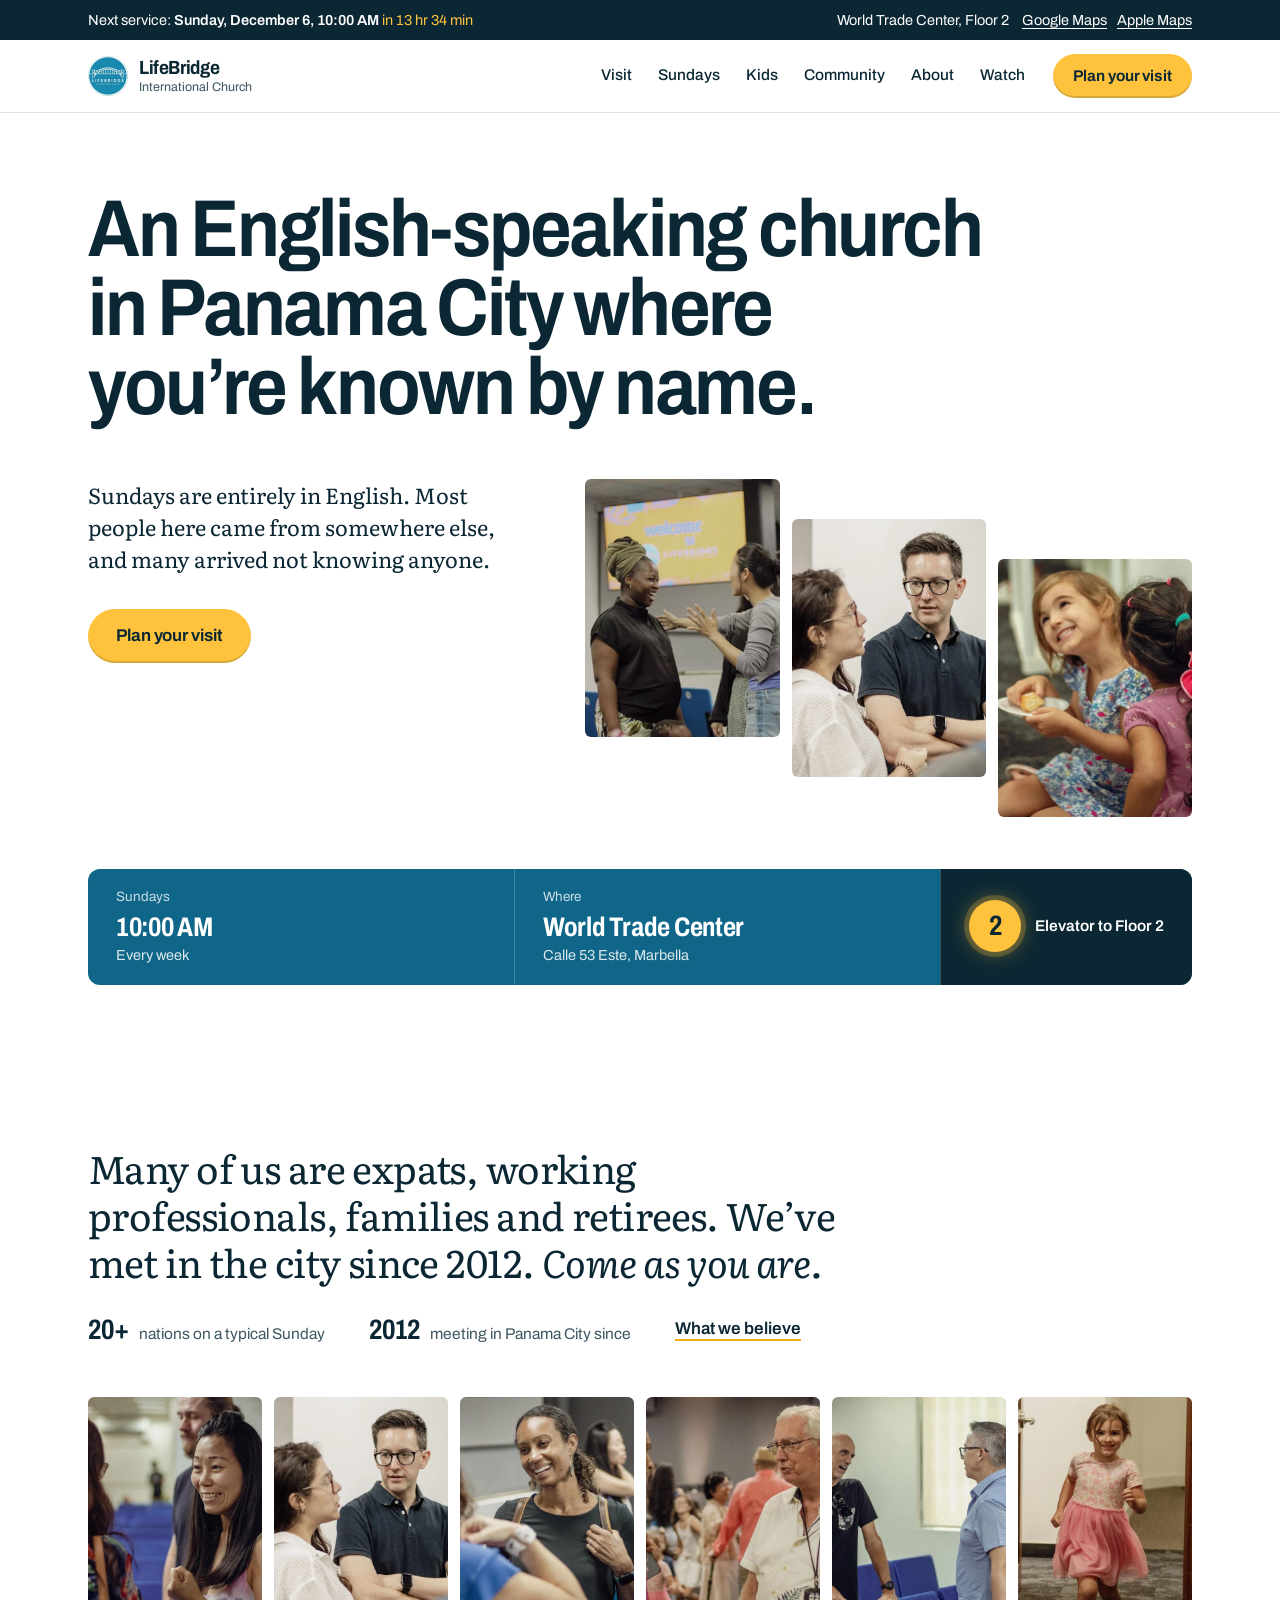
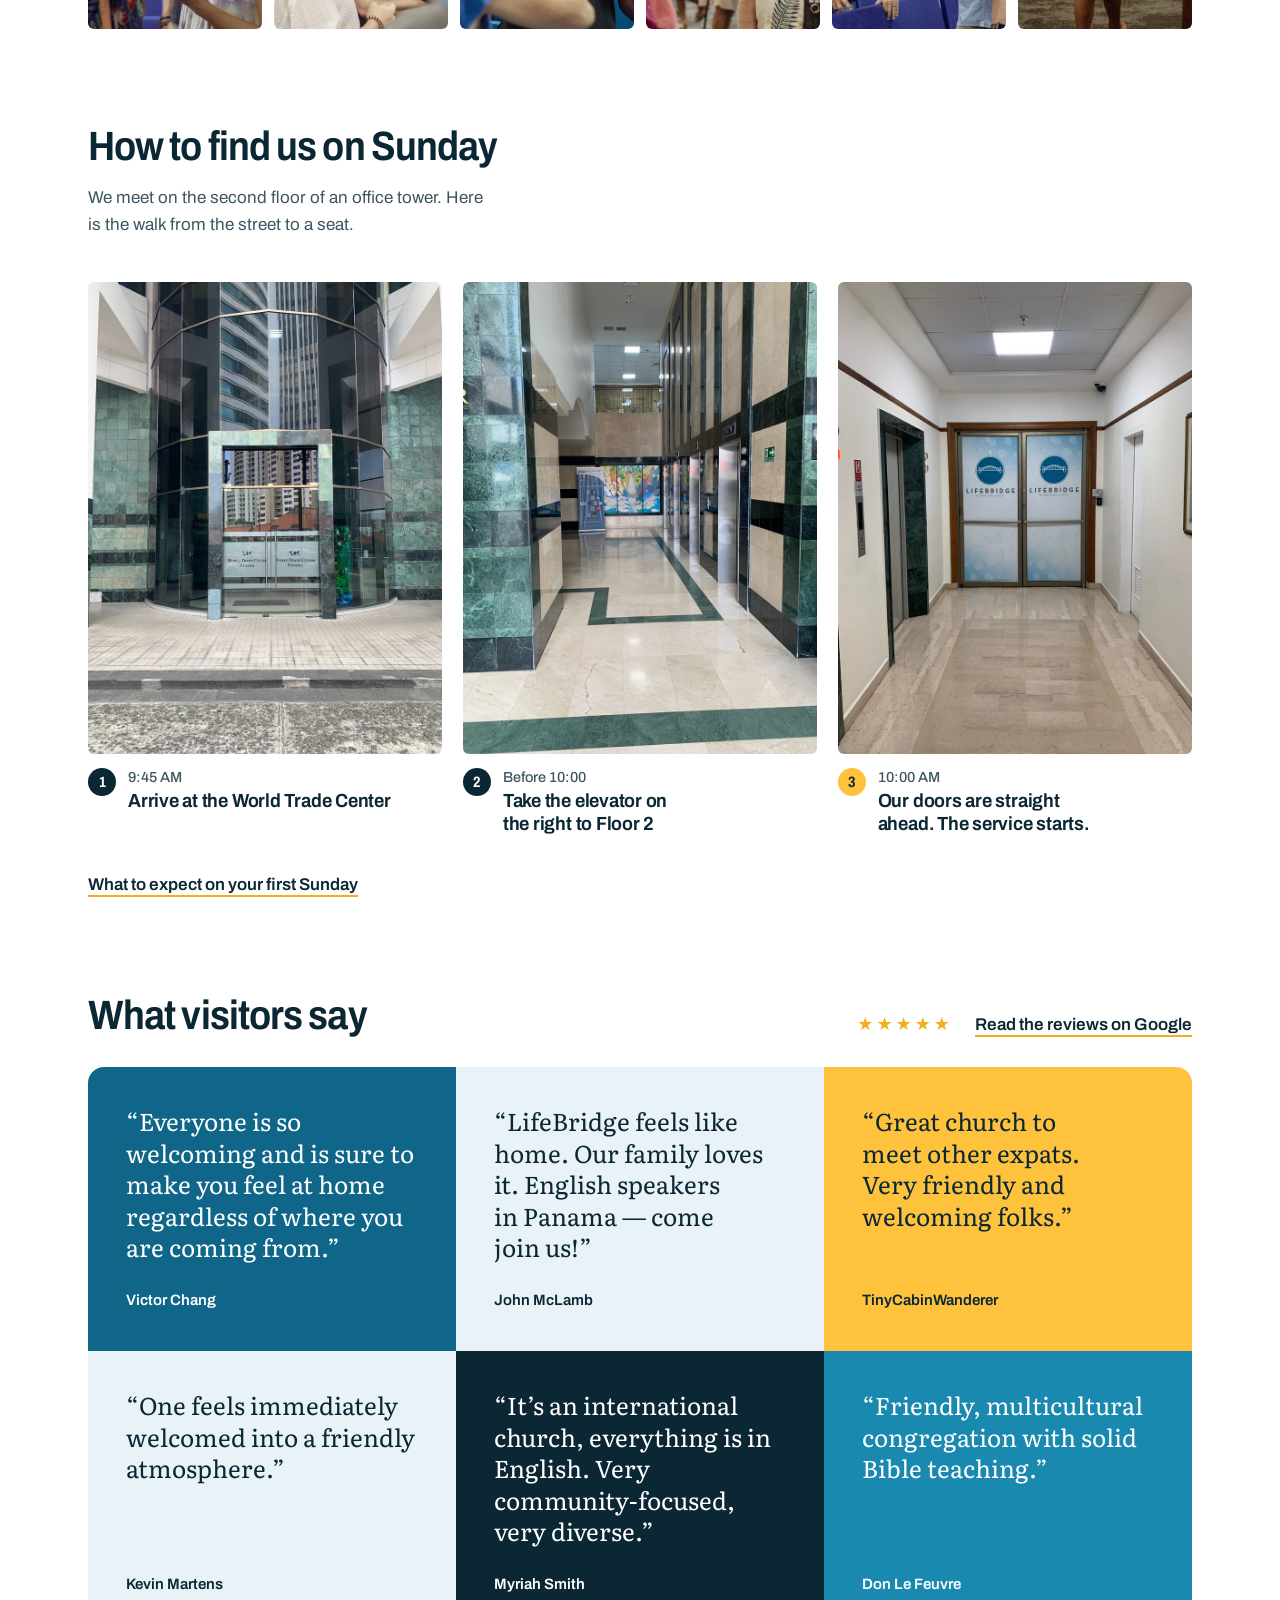
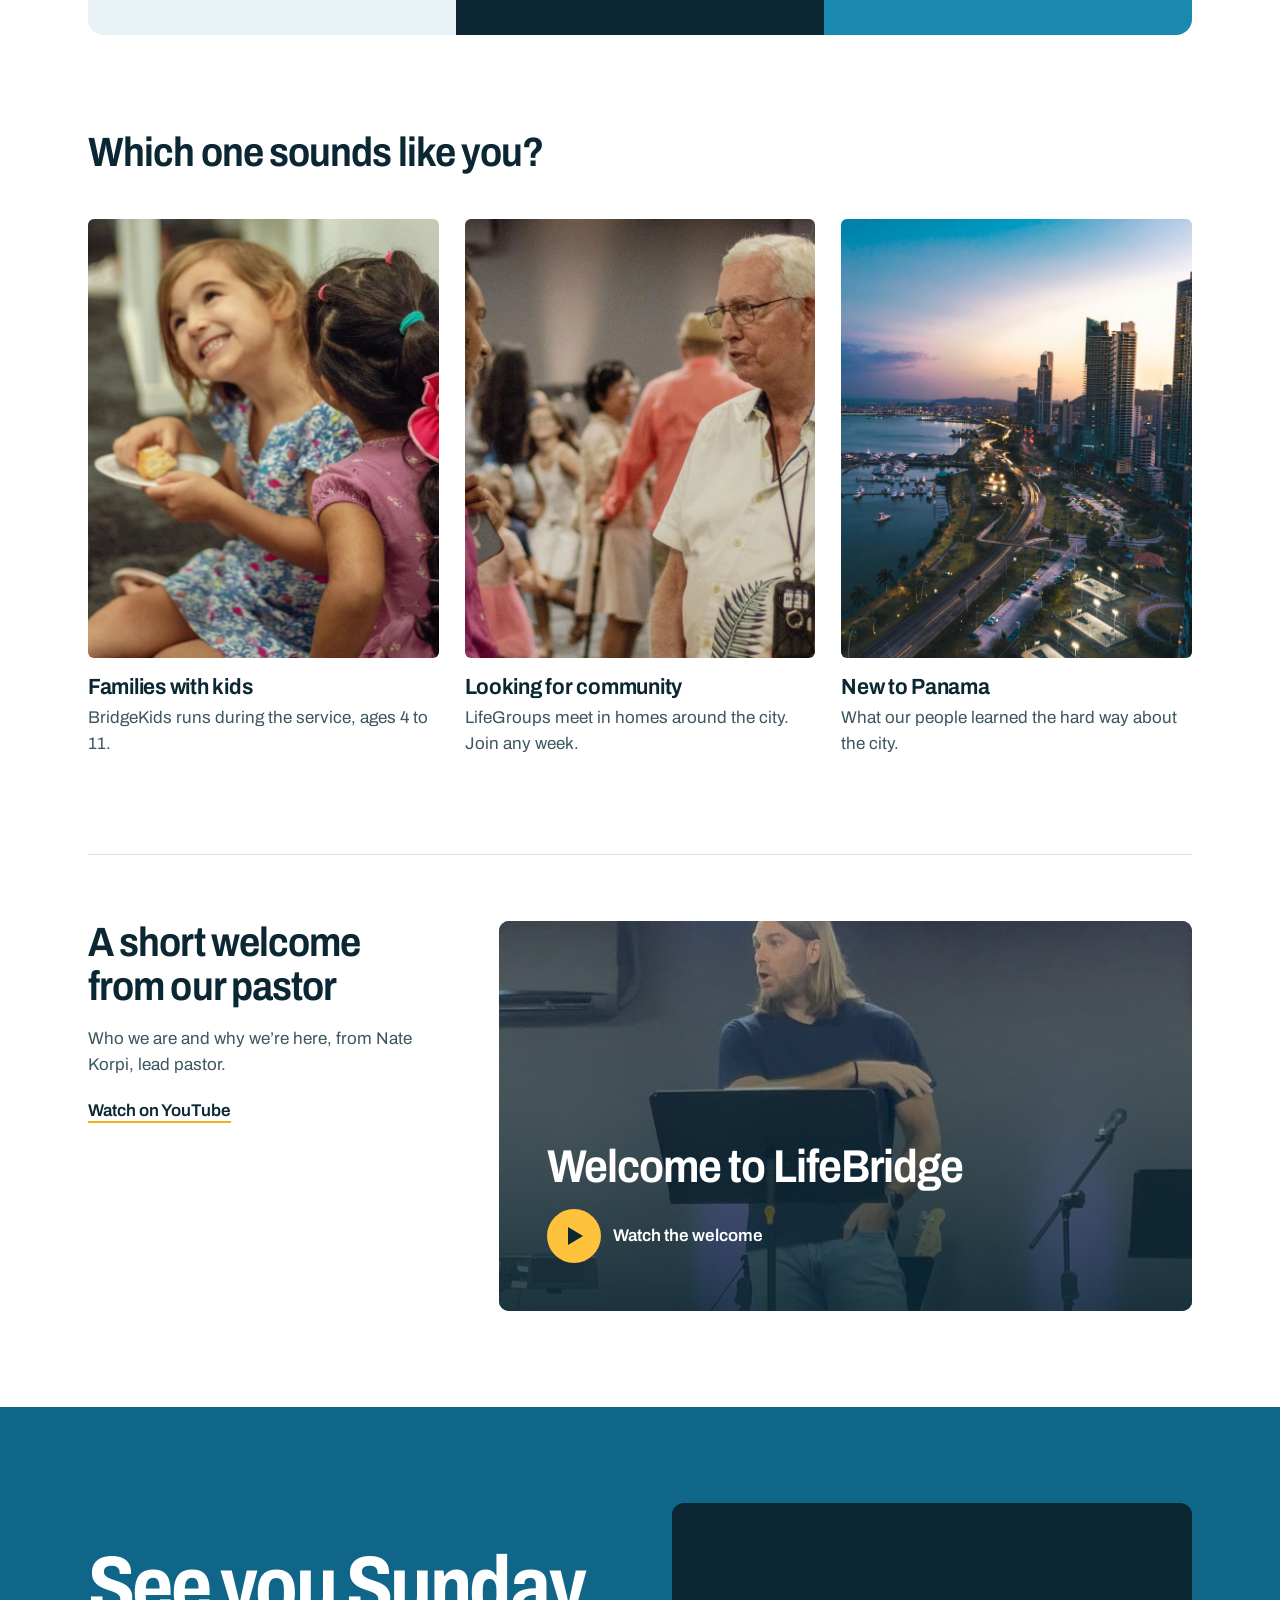
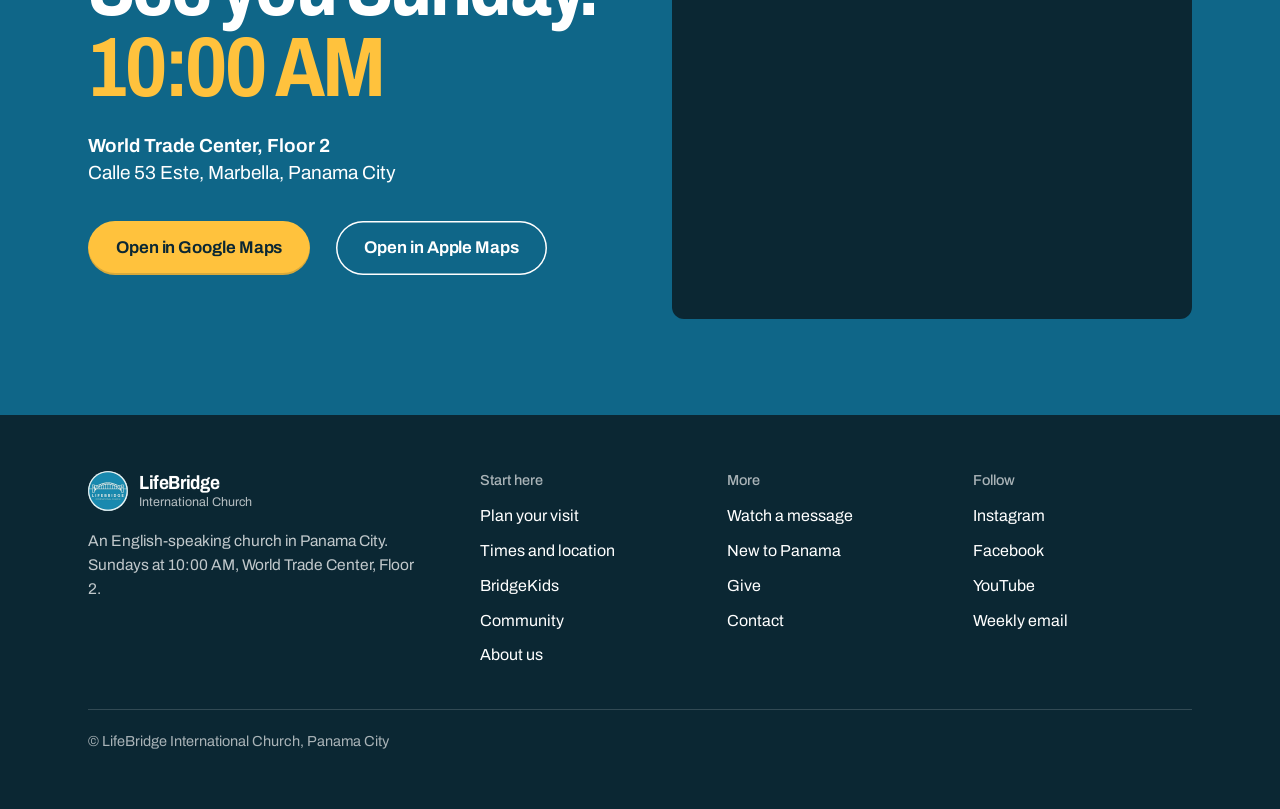
==== index.html @ 0b3784d2 "Add files via upload" ====
<!DOCTYPE html>
<html lang="en">
<head>
<meta charset="UTF-8">
<meta name="viewport" content="width=device-width, initial-scale=1">
<title>English-Speaking Church in Panama City — LifeBridge International Church</title>
<meta name="description" content="LifeBridge International Church — English-speaking, non-denominational, Panama City. Sundays 10:00 AM at the World Trade Center. A real community of expats, families, and anyone asking the hard questions.">
<link rel="canonical" href="https://lifebridgeic.com/">
<meta property="og:type" content="website">
<meta property="og:site_name" content="LifeBridge International Church">
<meta property="og:title" content="English-Speaking Church in Panama City — LifeBridge International Church">
<meta property="og:description" content="LifeBridge International Church — English-speaking, non-denominational, Panama City. Sundays 10:00 AM at the World Trade Center. A real community of expats, families, and anyone asking the hard questions.">
<meta property="og:image" content="https://lifebridgeic.com/assets/img/group-wide.jpg">
<meta name="theme-color" content="#0B2733">
<link rel="icon" type="image/jpeg" href="favicon.jpg">
<link rel="preload" href="assets/fonts/archivo.woff2" as="font" type="font/woff2" crossorigin>
<link rel="stylesheet" href="assets/site.css">
<script type="application/ld+json">{"@context": "https://schema.org", "@type": "Church", "name": "LifeBridge International Church", "url": "https://lifebridgeic.com/", "image": "https://lifebridgeic.com/assets/img/group-wide.jpg", "address": {"@type": "PostalAddress", "streetAddress": "World Trade Center, Floor 2, Calle 53 Este, Marbella", "addressLocality": "Panama City", "addressCountry": "PA"}, "sameAs": ["https://www.instagram.com/lifebridgeic", "https://www.facebook.com/lifebridgeic", "https://www.youtube.com/channel/UC1uYoyE02tunZLR449S-I2g"], "hasMap": "https://maps.app.goo.gl/PTKHtnqcWMbLNssR7"}</script>
</head>
<body>
<a class="skip" href="#main">Skip to content</a>
<div class="strip"><div class="wrap">
  <span class="next"><span class="nosvc" data-skip hidden></span>Next service: <b><span data-date>Every Sunday</span>, <span data-time>10:00 AM</span></b> <span data-count></span></span>
  <span class="where"><span data-s="place.name">World Trade Center</span>, <span data-s="place.floor">Floor 2</span> <a data-link="maps.google" href="https://maps.app.goo.gl/PTKHtnqcWMbLNssR7" target="_blank" rel="noopener noreferrer">Google Maps</a><a data-link="maps.apple" href="https://maps.apple.com/?q=World+Trade+Center+Panama&amp;address=Calle+53+Este,+Marbella,+Panama+City,+Panama" target="_blank" rel="noopener noreferrer">Apple Maps</a></span>
</div><p class="notice wrap" data-notice hidden></p></div>
<header class="head"><div class="wrap">
  <a class="brand" href="./" aria-label="LifeBridge International Church, home"><img src="assets/img/logo.png" width="40" height="40" alt=""><span><b>LifeBridge</b><span>International Church</span></span></a>
  <nav class="nav" aria-label="Main"><a href="visit/">Visit</a><a href="sundays/">Sundays</a><a href="kids/">Kids</a><a href="community/">Community</a><a href="about/">About</a><a href="watch/">Watch</a></nav>
  <a class="btn small" href="visit/">Plan your visit</a>
  <button class="menu-btn" type="button" aria-expanded="false" aria-controls="drawer">Menu</button>
</div></header>
<div class="drawer" id="drawer" role="dialog" aria-modal="true" aria-label="Menu">
  <button class="close" type="button">Close</button>
  <nav aria-label="All pages"><a href="visit/">Plan your visit</a><a href="sundays/">Times and location</a><a href="kids/">BridgeKids</a><a href="community/">Community</a><a href="about/">About us</a><a href="watch/">Watch a message</a><a href="new-to-panama/">New to Panama</a><a href="give/">Give</a><a href="contact/">Contact</a></nav>
  <a class="btn" href="visit/">Plan your visit</a>
  <p>Sundays, <span data-s="time">10:00 AM</span>. <span data-s="place.name">World Trade Center</span>, <span data-s="place.floor">Floor 2</span>, <span data-s="place.street">Calle 53 Este, Marbella</span>.</p>
</div>
<main id="main">
<section class="hero home"><div class="wrap"><h1>An English-speaking church in Panama&nbsp;City where you&rsquo;re known by name.</h1></div>
<div class="wrap hero-grid">
  <div>
    <p class="lede">Sundays are entirely in English. Most people here came from somewhere else, and many arrived not knowing anyone.</p>
    <div class="actions"><a class="btn" href="visit/">Plan your visit</a></div>
  </div>
  <div class="trio">
    <figure><img src="assets/img/hero-greeting.jpg" width="620" height="826" alt="Two women greeting each other before the Sunday service" fetchpriority="high"></figure>
    <figure><img src="assets/img/hero-talking.jpg" width="620" height="826" alt="Members talking after the service" fetchpriority="high"></figure>
    <figure><img src="assets/img/hero-kids.jpg" width="620" height="826" alt="Children in the BridgeKids room" fetchpriority="high"></figure>
  </div>
</div>
<div class="wrap" style="margin-top:clamp(32px,4vw,56px)">
  <dl class="board" style="--n:2">
    <div><dt>Sundays</dt><dd><b><span data-s="time">10:00 AM</span></b><span>Every week</span></dd></div>
    <div><dt>Where</dt><dd><b><span data-s="place.name">World Trade Center</span></b><span><span data-s="place.street">Calle 53 Este, Marbella</span></span></dd></div>
    <div class="floor"><span class="lamp" data-arrive aria-hidden="true">2</span><p>Elevator to <span data-s="place.floor">Floor 2</span></p></div>
  </dl>
</div></section>

<section class="sec"><div class="wrap stack">
  <p class="statement">Many of us are expats, working professionals, families and retirees. We&rsquo;ve met in the city since 2012. <em>Come as you are.</em></p>
  <dl class="facts"><div><dt>nations on a typical Sunday</dt><dd>20+</dd></div><div><dt>meeting in Panama City since</dt><dd>2012</dd></div><div><a class="link" href="about/">What we believe</a></div></dl>
  <div class="faces"><figure><img src="assets/img/face-1.jpg" width="520" height="693" alt="A member mid-conversation after the service" loading="lazy" decoding="async"></figure><figure><img src="assets/img/face-2.jpg" width="520" height="693" alt="Two members talking on a Sunday morning" loading="lazy" decoding="async"></figure><figure><img src="assets/img/face-4.jpg" width="520" height="693" alt="A member with a coffee before the service" loading="lazy" decoding="async"></figure><figure><img src="assets/img/face-5.jpg" width="520" height="693" alt="Two members greeting each other" loading="lazy" decoding="async"></figure><figure><img src="assets/img/face-6.jpg" width="520" height="693" alt="Two members talking by the chairs" loading="lazy" decoding="async"></figure><figure><img src="assets/img/face-3.jpg" width="520" height="693" alt="A child arriving on a Sunday morning" loading="lazy" decoding="async"></figure></div>
</div></section>

<section class="sec "><div class="wrap stack">
  <div class="sec-head"><h2>How to find us on Sunday</h2><p>We meet on the second floor of an office tower. Here is the walk from the street to a seat.</p></div>
  <ol class="route" style="--n:3"><li><figure data-zoom><img src="assets/img/find-entrance.jpg" width="780" height="1040" alt="The World Trade Center entrance on Calle 53 Este" loading="lazy" decoding="async"></figure><div class="cap"><h3><span class=t><span data-s="arrive">9:45 AM</span></span>Arrive at the <span data-s="place.name">World Trade Center</span></h3></div></li><li><figure data-zoom><img src="assets/img/find-lobby.jpg" width="780" height="1040" alt="The World Trade Center lobby, elevators on the right" loading="lazy" decoding="async"></figure><div class="cap"><h3><span class=t>Before <span data-s="time-short">10:00</span></span>Take the elevator on the right to <span data-s="place.floor">Floor 2</span></h3></div></li><li><figure data-zoom><img src="assets/img/find-doors.jpg" width="780" height="1040" alt="The LifeBridge doors on the second floor" loading="lazy" decoding="async"></figure><div class="cap"><h3><span class=t><span data-s="time">10:00 AM</span></span>Our doors are straight ahead. The service starts.</h3></div></li></ol><p class="after"><a class="link" href="visit/">What to expect on your first Sunday</a></p>
</div></section>

<section class="sec"><div class="wrap">
  <div class="rev-head"><h2>What visitors say</h2><div><span class="stars" aria-label="Five stars">&#9733;&#9733;&#9733;&#9733;&#9733;</span><a class="link" href="https://share.google/dzNWTAIwe4eBI2IUv" target="_blank" rel="noopener noreferrer">Read the reviews on Google</a></div></div>
  <div class="rev-grid"><blockquote><p>&ldquo;Everyone is so welcoming and is sure to make you feel at home regardless of where you are coming from.&rdquo;</p><footer>Victor Chang</footer></blockquote><blockquote><p>&ldquo;LifeBridge feels like home. Our family loves it. English speakers in Panama &mdash; come join us!&rdquo;</p><footer>John McLamb</footer></blockquote><blockquote><p>&ldquo;Great church to meet other expats. Very friendly and welcoming folks.&rdquo;</p><footer>TinyCabinWanderer</footer></blockquote><blockquote><p>&ldquo;One feels immediately welcomed into a friendly atmosphere.&rdquo;</p><footer>Kevin Martens</footer></blockquote><blockquote><p>&ldquo;It&rsquo;s an international church, everything is in English. Very community-focused, very diverse.&rdquo;</p><footer>Myriah Smith</footer></blockquote><blockquote><p>&ldquo;Friendly, multicultural congregation with solid Bible teaching.&rdquo;</p><footer>Don Le Feuvre</footer></blockquote></div>
</div></section>

<section class="sec"><div class="wrap stack">
  <div class="sec-head"><h2>Which one sounds like you?</h2></div>
  <div class="doors">
    <a href="kids/"><img src="assets/img/door-kids.jpg" width="720" height="900" alt="A child in the BridgeKids room on a Sunday morning" loading="lazy" decoding="async"><div><h3>Families with kids</h3><p>BridgeKids runs during the service, ages 4 to 11.</p></div></a>
    <a href="community/"><img src="assets/img/door-community.jpg" width="720" height="900" alt="Two members greeting each other after the service" loading="lazy" decoding="async"><div><h3>Looking for community</h3><p>LifeGroups meet in homes around the city. Join any week.</p></div></a>
    <a href="new-to-panama/"><img src="assets/img/door-panama.jpg" width="720" height="900" alt="The Panama City skyline at dusk along the Cinta Costera" loading="lazy" decoding="async"><div><h3>New to Panama</h3><p>What our people learned the hard way about the city.</p></div></a>
  </div>
</div></section>

<section class="sec rule"><div class="wrap cols">
  <div class="sec-head"><h2>A short welcome from our pastor</h2><p>Who we are and why we&rsquo;re here, from Nate Korpi, lead pastor.</p><a class="link" data-link="welcome" href="https://www.youtube.com/watch?v=Gqqq2FBiNDA" target="_blank" rel="noopener noreferrer">Watch on YouTube</a></div>
  <div class="sec-body"><div class="player" data-video="welcome" data-yt="https://www.youtube.com/embed/Gqqq2FBiNDA?autoplay=1&amp;rel=0&amp;modestbranding=1" data-page="https://www.youtube.com/watch?v=Gqqq2FBiNDA"><button class="poster" type="button" aria-label="Play the welcome video" style="background-image:linear-gradient(180deg,rgba(11,39,51,.15),rgba(11,39,51,.86)),url(assets/img/nate-preaching.jpg)"><b>Welcome to LifeBridge</b><span><i aria-hidden="true"></i>Watch the welcome</span></button></div></div>
</div></section>
<section class="sec blue close on-dark" aria-labelledby="close-h"><div class="wrap">
  <div>
    <h2 id="close-h">See you <span data-day>Sunday</span>. <span class="y" data-time>10:00 AM</span></h2>
    <address><b><span data-s="place.name">World Trade Center</span>, <span data-s="place.floor">Floor 2</span></b><span data-s="place.street">Calle 53 Este, Marbella</span>, Panama City</address>
    <div class="actions"><a class="btn" data-link="maps.google" href="https://maps.app.goo.gl/PTKHtnqcWMbLNssR7" target="_blank" rel="noopener noreferrer">Open in Google Maps</a><a class="btn line" data-link="maps.apple" href="https://maps.apple.com/?q=World+Trade+Center+Panama&amp;address=Calle+53+Este,+Marbella,+Panama+City,+Panama" target="_blank" rel="noopener noreferrer">Open in Apple Maps</a></div>
  </div>
  <div class="map"><iframe data-mapframe loading="lazy" referrerpolicy="no-referrer-when-downgrade" title="Map to LifeBridge International Church" src="https://www.google.com/maps?q=World+Trade+Center+Panama+Calle+53+Este+Marbella&amp;z=14&amp;output=embed"></iframe></div>
</div></section>
</main>
<footer class="foot"><div class="wrap">
  <div><a class="brand" href="./" aria-label="LifeBridge International Church, home"><img src="assets/img/logo.png" width="40" height="40" alt=""><span><b>LifeBridge</b><span>International Church</span></span></a><p>An English-speaking church in Panama City. Sundays at <span data-s="time">10:00 AM</span>, <span data-s="place.name">World Trade Center</span>, <span data-s="place.floor">Floor 2</span>.</p></div>
  <div><h3>Start here</h3><ul><li><a href="visit/">Plan your visit</a></li><li><a href="sundays/">Times and location</a></li><li><a href="kids/">BridgeKids</a></li><li><a href="community/">Community</a></li><li><a href="about/">About us</a></li></ul></div>
  <div><h3>More</h3><ul><li><a href="watch/">Watch a message</a></li><li><a href="new-to-panama/">New to Panama</a></li><li><a href="give/">Give</a></li><li><a href="contact/">Contact</a></li></ul></div>
  <div><h3>Follow</h3><ul><li><a href="https://www.instagram.com/lifebridgeic" target="_blank" rel="noopener noreferrer">Instagram</a></li><li><a href="https://www.facebook.com/lifebridgeic" target="_blank" rel="noopener noreferrer">Facebook</a></li><li><a href="https://www.youtube.com/channel/UC1uYoyE02tunZLR449S-I2g" target="_blank" rel="noopener noreferrer">YouTube</a></li><li><a data-link="links.email" href="http://eepurl.com/djqE1j" target="_blank" rel="noopener noreferrer">Weekly email</a></li></ul></div>
  <p class="legal">© LifeBridge International Church, Panama City</p>
</div></footer>
<div class="bar"><span><b>Sundays, <span data-s="time">10:00 AM</span></b><span data-s="place.name">World Trade Center</span>, <span data-s="place.floor">Floor 2</span></span><a class="btn small" href="visit/">Plan your visit</a></div>
<script src="assets/site.js" defer></script>
</body>
</html>
---- assets/site.css ----
@font-face{font-family:"Archivo";src:url(fonts/archivo.woff2) format("woff2");font-weight:100 900;font-stretch:62% 125%;font-display:swap}
@font-face{font-family:"Literata";src:url(fonts/literata.woff2) format("woff2");font-weight:200 900;font-style:normal;font-display:swap}
@font-face{font-family:"Literata";src:url(fonts/literata-italic.woff2) format("woff2");font-weight:200 900;font-style:italic;font-display:swap}

:root{
  --ink:#0B2733; --ink-2:#3D5661; --canal:#0F6688; --bridge:#1989AF;
  --mist:#E9F2F6; --paper:#fff; --lamp:#FFC23D; --lamp-deep:#F2AE1B;
  --rule:rgba(11,39,51,.14);
  --sans:"Archivo",system-ui,-apple-system,"Segoe UI",sans-serif;
  --serif:"Literata",Georgia,"Times New Roman",serif;
  --wrap:1200px; --gut:clamp(20px,4vw,48px);
  --ease:cubic-bezier(.2,.7,.2,1);
}
*,*::before,*::after{box-sizing:border-box}
html{-webkit-text-size-adjust:100%;scroll-behavior:smooth;scroll-padding-top:96px}
body{margin:0;font-family:var(--sans);font-size:17px;line-height:1.55;color:var(--ink);background:var(--paper);-webkit-font-smoothing:antialiased;text-rendering:optimizeLegibility}
h1,h2,h3,p,ol,ul,dl,dd,figure,blockquote{margin:0;padding:0}
ol,ul{list-style:none}
img{display:block;max-width:100%;height:auto}
a{color:inherit}
button{font:inherit;color:inherit}
:focus-visible{outline:3px solid var(--bridge);outline-offset:3px;border-radius:4px}
.wrap{max-width:var(--wrap);margin:0 auto;padding:0 var(--gut)}
.skip{position:absolute;left:-999px;top:0;background:var(--lamp);padding:10px 16px;z-index:100;font-weight:600}
.skip:focus{left:12px;top:12px}

/* type */
h1,h2,h3{font-weight:650;font-stretch:88%;letter-spacing:-.022em;line-height:1.04;text-wrap:balance}
h1{font-size:clamp(38px,5.4vw,70px)}
h2{font-size:clamp(28px,3.2vw,42px);line-height:1.08}
h3{font-size:20px;line-height:1.25;letter-spacing:-.012em;font-stretch:94%}
.lede{font-family:var(--serif);font-size:clamp(19px,1.7vw,22px);line-height:1.48;color:var(--ink);max-width:34em;text-wrap:pretty}
.note{color:var(--ink-2);font-size:15.5px}
.link{font-weight:600;text-decoration:underline;text-decoration-thickness:2px;text-underline-offset:5px;text-decoration-color:var(--lamp-deep)}
.link:hover{text-decoration-color:var(--ink)}

/* the lit button */
.btn{display:inline-flex;align-items:center;justify-content:center;min-height:54px;padding:0 28px;border-radius:999px;border:0;cursor:pointer;
  background:var(--lamp);color:var(--ink);font-weight:650;font-size:17px;letter-spacing:-.005em;text-decoration:none;white-space:nowrap;
  box-shadow:inset 0 -2px 0 rgba(11,39,51,.16);transition:background .15s var(--ease),transform .15s var(--ease)}
.btn:hover{background:#FFD066}
.btn:active{transform:translateY(1px);box-shadow:none}
.btn.small{min-height:44px;padding:0 20px;font-size:15.5px}
.btn.line{color:inherit;background:transparent;box-shadow:inset 0 0 0 1.5px currentColor}
.btn.line:hover{background:rgba(11,39,51,.06)}
.on-dark .btn.line:hover{background:rgba(255,255,255,.12)}
.actions{display:flex;flex-wrap:wrap;align-items:center;gap:14px 26px;margin-top:34px}

/* sign strip + header */
.strip{background:var(--ink);color:#fff;font-size:14.5px}
.strip .wrap{display:flex;justify-content:space-between;gap:20px;padding-top:9px;padding-bottom:9px}
.strip a{text-underline-offset:3px;margin-left:10px}
.strip b{font-weight:600}
.strip .next{white-space:nowrap;overflow:hidden;text-overflow:ellipsis}
.strip .where{white-space:nowrap}
.strip [data-count]{color:var(--lamp)}
.strip .nosvc{margin-right:.5em;color:var(--lamp);font-weight:600}
.strip .next.has-skip{white-space:normal}
.strip .notice[hidden]{display:none}
.strip .notice{display:block;margin:0 auto;padding-top:8px;padding-bottom:9px;border-top:1px solid rgba(255,255,255,.16);color:var(--lamp);font-weight:600}
.head{position:sticky;top:0;z-index:40;background:rgba(255,255,255,.94);backdrop-filter:saturate(1.4) blur(10px);border-bottom:1px solid var(--rule)}
.head .wrap{display:flex;align-items:center;gap:28px;height:72px}
.brand{display:flex;align-items:center;gap:11px;text-decoration:none;margin-right:auto}
.brand img{width:40px;height:40px}
.brand b{display:block;font-size:19px;font-weight:700;font-stretch:88%;letter-spacing:-.02em;line-height:1}
.brand span span{display:block;font-size:12.5px;color:var(--ink-2);line-height:1.2;margin-top:3px}
.nav{display:flex;gap:26px}
.nav a{font-size:15.5px;font-weight:500;text-decoration:none;padding:8px 0;border-bottom:2px solid transparent}
.nav a:hover{border-color:var(--rule)}
.nav a[aria-current]{border-color:var(--lamp-deep)}
.menu-btn{display:none;background:none;border:0;padding:10px 0 10px 8px;font-weight:600;font-size:15.5px;cursor:pointer}
.drawer{display:none}
@media (max-width:920px){
  .nav{display:none}
  .menu-btn{display:block}
  .head .wrap{gap:14px;height:64px}
  .brand span span{display:none}
  .drawer{display:block;position:fixed;inset:0;top:0;z-index:60;background:var(--ink);color:#fff;padding:22px var(--gut) 40px;overflow:auto;visibility:hidden;opacity:0;transition:opacity .2s,visibility .2s}
  .drawer.open{visibility:visible;opacity:1}
  .drawer .close{background:none;border:0;color:#fff;font-weight:600;font-size:15.5px;padding:10px 0;margin-left:auto;display:block;cursor:pointer}
  .drawer nav a{display:block;font-size:30px;font-weight:650;font-stretch:88%;letter-spacing:-.02em;text-decoration:none;padding:13px 0;border-bottom:1px solid rgba(255,255,255,.16)}
  .drawer .btn{margin-top:28px;width:100%}
  .drawer p{margin-top:22px;color:rgba(255,255,255,.75);font-size:15.5px}
  .strip .where{display:none}
}

/* hero */
.hero{padding:clamp(40px,6vw,84px) 0 clamp(36px,5vw,64px)}
.hero .hero-grid{display:grid;grid-template-columns:minmax(0,7fr) minmax(0,5fr);gap:clamp(28px,5vw,72px);align-items:center}
.hero h1{max-width:13em}
.hero .lede{margin-top:26px}
.hero.home h1{font-size:clamp(40px,6.3vw,88px);line-height:.98;max-width:none;letter-spacing:-.028em}
.hero.home .hero-grid{grid-template-columns:minmax(0,5fr) minmax(0,7fr);align-items:start;margin-top:clamp(28px,4vw,52px)}
.hero.home .lede{margin-top:0}
.hero-photo img{width:100%;border-radius:6px;aspect-ratio:4/5;object-fit:cover}
.hero-photo.land img{aspect-ratio:11/8}
.hero-photo.top img{object-position:50% 20%}
.trio{display:grid;grid-template-columns:repeat(3,1fr);gap:12px;align-items:start}
.trio img{width:100%;aspect-ratio:3/4;object-fit:cover;border-radius:6px}
.trio figure:nth-child(2){margin-top:40px}
.trio figure:nth-child(3){margin-top:80px}
@media (max-width:860px){
  .hero .hero-grid{grid-template-columns:1fr}
  .hero-photo{max-width:440px}
  .hero.home .hero-grid{grid-template-columns:1fr}
  .trio figure:nth-child(2){margin-top:20px}
  .trio figure:nth-child(3){margin-top:40px}
}

/* the board: the facts a visitor needs, set like a building directory */
.board{background:var(--canal);color:#fff;border-radius:12px;display:grid;grid-template-columns:repeat(var(--n,3),minmax(0,1fr)) auto;overflow:hidden}
.board > div{padding:18px clamp(18px,2.2vw,28px) 20px;border-left:1px solid rgba(255,255,255,.2)}
.board > div:first-child{border-left:0}
.board dt{font-size:13.5px;color:rgba(255,255,255,.78);margin-bottom:5px}
.board dd b{display:block;font-size:clamp(22px,2.1vw,28px);font-weight:700;font-stretch:80%;letter-spacing:-.01em;line-height:1.05}
.board dd > span{display:block;margin-top:5px;font-size:14.5px;line-height:1.35;color:rgba(255,255,255,.85)}
.board [data-count]{white-space:nowrap}
.board .floor{display:flex;align-items:center;gap:14px;background:var(--ink)}
.board .floor p{font-size:15.5px;font-weight:600;line-height:1.3;white-space:nowrap}
.lamp{flex:none;width:52px;height:52px;border-radius:50%;display:grid;place-items:center;font-size:28px;font-weight:700;font-stretch:76%;line-height:1;
  color:var(--ink);background:var(--lamp);box-shadow:0 0 0 5px rgba(255,194,61,.22),0 0 22px rgba(255,194,61,.45);transition:background .35s,color .35s,box-shadow .35s}
.lamp.off{background:transparent;color:rgba(255,255,255,.6);box-shadow:inset 0 0 0 2px rgba(255,255,255,.4)}
@media (max-width:900px){
  .board{grid-template-columns:1fr 1fr}
  .board > div{border-left:0;border-top:1px solid rgba(255,255,255,.2)}
  .board > div:nth-child(-n+2){border-top:0}
  .board > div:nth-child(even){border-left:1px solid rgba(255,255,255,.2)}
  .board .floor{grid-column:1/-1;border-left:0!important;border-top:0}
  .board .floor p{max-width:none}
  .board > div.wide{grid-column:1/-1;border-left:0!important;border-top:1px solid rgba(255,255,255,.2)}
}

/* sections: heading in the margin column, content beside it */
.sec{padding:clamp(56px,7.5vw,104px) 0}
.sec:not(.tint):not(.blue) + .sec:not(.tint):not(.blue){padding-top:0}
.sec.tint{background:var(--mist)}
.sec .wrap.cols{display:grid;grid-template-columns:minmax(0,4fr) minmax(0,8fr);gap:28px clamp(28px,5vw,72px);align-items:start}
.sec-head p{margin-top:16px;color:var(--ink-2);max-width:24em}
.sec-head .link{display:inline-block;margin-top:20px}
.sec.rule .wrap::before{content:"";grid-column:1/-1;height:1px;background:var(--rule);margin-bottom:clamp(20px,3vw,40px)}
.sec .wrap.stack > .sec-head{margin-bottom:clamp(28px,3.5vw,44px);max-width:760px}
@media (max-width:860px){.sec .wrap.cols{grid-template-columns:1fr}}
@media (min-width:861px){.sec-head.sticky{position:sticky;top:104px}}

/* statement */
.statement{font-family:var(--serif);font-size:clamp(25px,3vw,40px);line-height:1.22;letter-spacing:-.015em;max-width:22em;text-wrap:balance}
.statement em{font-style:italic}
.faces{display:grid;grid-template-columns:repeat(6,1fr);gap:12px;margin-top:clamp(32px,4vw,52px)}
.faces img{width:100%;aspect-ratio:3/4;object-fit:cover;border-radius:6px}
@media (max-width:760px){.faces{grid-template-columns:repeat(3,1fr)}}
.facts{display:flex;flex-wrap:wrap;gap:14px 44px;margin-top:30px}
.facts div{display:flex;align-items:baseline;gap:10px}
.facts dt{order:2;color:var(--ink-2);font-size:15.5px}
.facts dd{font-weight:700;font-stretch:76%;font-size:28px;line-height:1}

/* steps: a real sequence, timed */
.steps{border-top:1px solid var(--rule)}
.steps li{display:grid;grid-template-columns:minmax(120px,3fr) minmax(0,9fr);gap:8px 24px;padding:22px 0;border-bottom:1px solid var(--rule);align-items:baseline}
.steps .t{font-weight:700;font-stretch:76%;font-size:24px;line-height:1.1;color:var(--canal)}
.steps h3{font-size:21px}
.steps p{grid-column:2;color:var(--ink-2);margin-top:2px}
@media (max-width:560px){.steps li{grid-template-columns:1fr;gap:4px}.steps p{grid-column:1}}

/* route photos */
.route{display:grid;grid-template-columns:repeat(var(--n,4),minmax(0,1fr));gap:clamp(12px,1.6vw,22px);counter-reset:r}
.route li{counter-increment:r}
.route img{width:100%;aspect-ratio:3/4;object-fit:cover;border-radius:6px}
.route .cap{display:flex;gap:12px;align-items:baseline;margin-top:14px}
.route .cap::before{content:counter(r);flex:none;width:28px;height:28px;border-radius:50%;display:grid;place-items:center;align-self:start;background:var(--ink);color:#fff;font-size:15px;font-weight:700;font-stretch:80%}
.route li:last-child .cap::before{background:var(--lamp);color:var(--ink)}
.route h3{font-size:19px}
.route figure[data-zoom]{cursor:zoom-in}
.route figure[data-zoom]:focus-visible{outline:3px solid var(--bridge);outline-offset:3px;border-radius:6px}
.sec .wrap.stack .after{margin-top:clamp(24px,3vw,36px)}
.sec .wrap.stack .levels{max-width:900px}
.route .t{display:block;font-size:14.5px;color:var(--ink-2);font-weight:500;letter-spacing:0;font-stretch:100%;margin-bottom:2px}
@media (max-width:760px){.route{grid-template-columns:1fr 1fr}}

/* cards with photos (not a sequence) */
.shots{display:grid;grid-template-columns:repeat(var(--n,3),minmax(0,1fr));gap:clamp(14px,2vw,26px)}
.shots img{width:100%;aspect-ratio:4/3;object-fit:cover;border-radius:6px}
.shots h3{margin-top:14px;font-size:18.5px}
.shots p{color:var(--ink-2);margin-top:4px}
@media (max-width:640px){.shots{grid-template-columns:1fr}}

/* definition rows */
.rows{border-top:1px solid var(--rule)}
.rows > div{display:grid;grid-template-columns:minmax(130px,3fr) minmax(0,9fr);gap:6px 24px;padding:20px 0;border-bottom:1px solid var(--rule)}
.rows dt{font-weight:650;font-stretch:94%;font-size:18.5px;letter-spacing:-.01em}
.rows dd{color:var(--ink-2);max-width:38em}
.rows dd a{color:var(--ink)}
@media (max-width:560px){.rows > div{grid-template-columns:1fr}}

/* levels: the building in section, the way an elevator panel reads */
.levels{position:relative;border-radius:14px;overflow:hidden;border:1px solid var(--rule)}
.levels > li{position:relative;display:grid;grid-template-columns:clamp(64px,9vw,104px) minmax(0,1fr);align-items:center;border-top:1px solid var(--rule);background:#fff}
.levels > li:first-child{border-top:0}
.levels > li::before{content:"";position:absolute;left:calc(clamp(64px,9vw,104px)/2 - 1px);top:0;bottom:0;width:2px;background:repeating-linear-gradient(180deg,currentColor 0 6px,transparent 6px 12px);opacity:.35}
.levels > li:first-child::before{top:50%}
.levels > li:last-child::before{bottom:50%}
.levels .key{position:relative;z-index:2;justify-self:center;width:52px;height:52px;border-radius:50%;display:grid;place-items:center;background:#fff;box-shadow:inset 0 0 0 2px var(--ink);font-weight:700;font-stretch:76%;font-size:26px;line-height:1}
.levels .body{padding:24px clamp(18px,2.6vw,32px) 26px 0}
.levels .where{display:block;font-size:14.5px;color:var(--ink-2);margin-bottom:3px}
.levels p{color:var(--ink-2);margin-top:4px;max-width:36em}
.levels .ways{display:grid;grid-template-columns:1fr 1fr;gap:16px 32px}
.levels li.top{background:var(--canal);color:#fff}
.levels li.top .key{background:var(--lamp);color:var(--ink);box-shadow:0 0 0 6px rgba(255,194,61,.22),0 0 30px rgba(255,194,61,.5)}
.levels li.top .where,.levels li.top p{color:rgba(255,255,255,.86)}
.levels li.mid{background:var(--mist)}
.levels li.mid .key{background:var(--mist)}
.levels .ways.three{grid-template-columns:repeat(3,minmax(0,1fr))}
@media (max-width:760px){.levels .ways.three{grid-template-columns:1fr}}
.levels-title{margin:clamp(36px,4vw,52px) 0 18px}
@media (max-width:560px){.levels .ways{grid-template-columns:1fr}.levels .key{width:44px;height:44px;font-size:22px}}

/* weeks: every Sunday is the same Sunday */
.weeks{margin-top:clamp(36px,4.5vw,60px);background:var(--ink);color:#fff;border-radius:14px;padding:clamp(24px,3.6vw,48px)}
.weeks .say{font-family:var(--serif);font-size:clamp(24px,2.8vw,36px);line-height:1.2;letter-spacing:-.015em;max-width:20em;text-wrap:balance}
.weeks ol{display:grid;grid-template-columns:repeat(5,minmax(0,1fr));gap:clamp(6px,1vw,14px);margin-top:clamp(24px,3vw,36px)}
.weeks ol li{border-radius:10px;padding:16px 8px 15px;text-align:center;box-shadow:inset 0 0 0 1px rgba(255,255,255,.24)}
.weeks .mo{display:block;font-size:14.5px;color:rgba(255,255,255,.75)}
.weeks .day{display:block;font-weight:700;font-stretch:76%;font-size:clamp(34px,4.6vw,60px);line-height:1;margin:4px 0 8px}
.weeks .at{display:block;font-size:clamp(12.5px,1.3vw,15.5px);font-weight:600;white-space:nowrap}
.weeks ol li.next{background:var(--lamp);color:var(--ink);box-shadow:0 0 0 6px rgba(255,194,61,.18)}
.weeks ol li.next .mo{color:var(--ink)}
.weeks ol li.off{box-shadow:inset 0 0 0 1px rgba(255,255,255,.14)}
.weeks ol li.off .mo,.weeks ol li.off .day{opacity:.4}
.weeks ol li.off .day{text-decoration:line-through;text-decoration-thickness:3px}
.weeks ol li.off .at{color:rgba(255,255,255,.7);font-weight:500}
.weeks ol li.moved .at{color:var(--lamp)}
.weeks .notes{margin-top:18px;font-size:15.5px;color:rgba(255,255,255,.88)}
.weeks .notes li{margin-top:6px}
.weeks .notes b{color:#fff;font-weight:650}
.weeks .also{display:flex;flex-wrap:wrap;justify-content:space-between;align-items:center;gap:18px 32px;margin-top:clamp(24px,3vw,36px);padding-top:clamp(20px,2.4vw,28px);border-top:1px solid rgba(255,255,255,.2)}
.weeks .also p{max-width:30em;color:rgba(255,255,255,.88)}
.weeks .also b{color:#fff;font-weight:650}

/* yappy: the second way to give in Panama */
.alt{margin-top:28px;background:var(--mist);border-radius:14px;padding:clamp(22px,3vw,34px);display:grid;grid-template-columns:minmax(0,4fr) minmax(0,8fr);gap:18px 32px;align-items:center}
.alt p{color:var(--ink-2);margin-top:6px}
.alt ul{display:flex;flex-wrap:wrap;gap:8px}
.alt li{background:#fff;border-radius:999px;padding:9px 16px;font-weight:600;font-size:15.5px;box-shadow:inset 0 0 0 1px var(--rule)}
@media (max-width:700px){.alt{grid-template-columns:1fr}}

/* split */
.split{display:grid;grid-template-columns:minmax(0,7fr) minmax(0,5fr);gap:clamp(28px,5vw,72px);align-items:center}
.split.flip > figure{order:-1}
.split figure img{width:100%;border-radius:6px}
.split figure.narrow{max-width:300px}
.split p{margin-top:16px;max-width:34em;color:var(--ink-2)}
.split p.lede{color:var(--ink)}
.split .btn{margin-top:28px}
@media (max-width:760px){.split{grid-template-columns:1fr}.split.flip > figure{order:0}}

/* pillars */
.pillars{display:grid;grid-template-columns:repeat(3,minmax(0,1fr));gap:0}
.pillars > div{padding:4px 28px 4px 0;border-left:1px solid var(--rule);padding-left:28px}
.pillars > div:first-child{border-left:0;padding-left:0}
.pillars p{color:var(--ink-2);margin-top:8px}
@media (max-width:700px){.pillars{grid-template-columns:1fr}.pillars > div{border-left:0;padding:18px 0;border-top:1px solid var(--rule)}}

/* reviews */
.quotes{columns:2;column-gap:clamp(24px,4vw,56px)}
.quotes blockquote{break-inside:avoid;padding:0 0 30px}
.quotes p{font-family:var(--serif);font-size:clamp(20px,1.8vw,24px);line-height:1.36;letter-spacing:-.005em;text-wrap:pretty}
.quotes footer{margin-top:10px;font-size:15px;color:var(--ink-2)}
.quotes blockquote:first-child p{font-size:clamp(25px,2.5vw,33px);line-height:1.24}
@media (max-width:700px){.quotes{columns:1}}
.stars{color:var(--lamp-deep);letter-spacing:3px;font-size:18px;display:block;margin-bottom:14px}
.bigquote{max-width:900px}
.bigquote p{font-family:var(--serif);font-size:clamp(28px,4vw,52px);line-height:1.14;letter-spacing:-.02em;text-wrap:balance}
.bigquote footer{margin-top:18px;color:var(--ink-2)}

/* doors: three ways in */
.doors{display:grid;grid-template-columns:repeat(3,minmax(0,1fr));gap:clamp(14px,2vw,26px)}
.doors a{display:block;text-decoration:none}
.doors img{width:100%;aspect-ratio:4/5;object-fit:cover;border-radius:6px;transition:filter .2s}
.doors a:hover img{filter:brightness(.92)}
.doors h3{margin-top:16px;font-size:22px}
.doors p{color:var(--ink-2);margin-top:4px}
.doors a:hover h3{text-decoration:underline;text-decoration-thickness:2px;text-underline-offset:5px;text-decoration-color:var(--lamp-deep)}
@media (max-width:700px){.doors{grid-template-columns:1fr}.doors a{display:grid;grid-template-columns:112px 1fr;gap:16px;align-items:center}.doors img{aspect-ratio:1}.doors h3{margin-top:0}}

/* link list */
.links{border-top:1px solid var(--rule)}
.links a{display:grid;grid-template-columns:minmax(0,5fr) minmax(0,7fr);gap:4px 24px;padding:20px 0;border-bottom:1px solid var(--rule);text-decoration:none;align-items:baseline}
.links b{font-weight:650;font-stretch:94%;font-size:19px;letter-spacing:-.01em}
.links span{color:var(--ink-2)}
.links a:hover b{text-decoration:underline;text-decoration-thickness:2px;text-underline-offset:5px;text-decoration-color:var(--lamp-deep)}
@media (max-width:560px){.links a{grid-template-columns:1fr}}

/* faq */
.faq{border-top:1px solid var(--rule)}
.faq details{border-bottom:1px solid var(--rule)}
.faq summary{list-style:none;cursor:pointer;display:flex;justify-content:space-between;gap:20px;align-items:center;padding:20px 0;font-weight:650;font-stretch:94%;font-size:19px;letter-spacing:-.01em}
.faq summary::-webkit-details-marker{display:none}
.faq summary::after{content:"";flex:none;width:12px;height:12px;border-right:2px solid var(--ink);border-bottom:2px solid var(--ink);transform:rotate(45deg) translate(-3px,-3px);transition:transform .2s var(--ease)}
.faq details[open] summary::after{transform:rotate(225deg) translate(-3px,-3px)}
.faq details p{padding:0 40px 22px 0;color:var(--ink-2);max-width:40em}

/* video */
.player{position:relative;aspect-ratio:16/9;border-radius:10px;overflow:hidden;background:var(--ink)}
.player iframe{position:absolute;inset:0;width:100%;height:100%;border:0}
.poster{position:absolute;inset:0;width:100%;height:100%;border:0;cursor:pointer;text-align:left;color:#fff;padding:clamp(20px,4vw,48px);display:flex;flex-direction:column;justify-content:flex-end;
  background-color:var(--canal);background-size:cover;background-position:center 22%}
.poster b{font-size:clamp(26px,3.6vw,48px);font-weight:650;font-stretch:88%;letter-spacing:-.02em;line-height:1.02;max-width:12em}
.poster span{display:inline-flex;align-items:center;gap:12px;margin-top:18px;font-weight:600;font-size:17px}
.poster i{width:54px;height:54px;border-radius:50%;background:var(--lamp);display:grid;place-items:center;transition:transform .15s var(--ease)}
.poster i::before{content:"";border-left:15px solid var(--ink);border-top:9px solid transparent;border-bottom:9px solid transparent;margin-left:4px}
.poster:hover i{transform:scale(1.07)}
.poster.thumb b{display:none}
.poster.blocked{cursor:default}
.poster.blocked p{margin-top:12px;max-width:30em;color:rgba(255,255,255,.9)}
.under{margin-top:16px}

/* kids ruler */
.ruler{display:grid;grid-template-columns:repeat(13,1fr);gap:4px}
.ruler span{display:grid;place-items:center;height:64px;border-radius:6px;background:var(--mist);color:var(--ink-2);font-weight:700;font-stretch:76%;font-size:clamp(15px,2vw,24px)}
.ruler span.in{background:var(--canal);color:#fff}
.ruler-cap{display:grid;grid-template-columns:4fr 8fr 1fr;gap:4px;margin-top:10px;font-size:14.5px;color:var(--ink-2)}
.ruler-cap span:nth-child(2){color:var(--canal);font-weight:650}
.ruler-cap span:last-child{text-align:right;white-space:nowrap;direction:rtl}
.ruler-keys{margin-top:36px}

/* give */
.account{border-top:1px solid var(--rule)}
.account > div{display:flex;justify-content:space-between;align-items:center;gap:16px;padding:16px 0;border-bottom:1px solid var(--rule)}
.account dt{font-size:14.5px;color:var(--ink-2)}
.account dd{font-weight:650;font-size:20px;font-stretch:94%;letter-spacing:-.005em;margin-top:2px;overflow-wrap:anywhere}
.account dd.num{font-stretch:80%;font-size:28px;font-weight:700;font-variant-numeric:tabular-nums}
.copy{flex:none;min-width:88px;min-height:42px;border-radius:999px;border:0;background:var(--ink);color:#fff;font-weight:600;font-size:15px;cursor:pointer}
.copy:hover{background:var(--canal)}
.copy.ok{background:var(--lamp);color:var(--ink)}

/* guide */
.chapters{font-size:16px}
.chapters li a{display:flex;gap:14px;padding:11px 0;border-bottom:1px solid var(--rule);text-decoration:none}
.chapters li a b{font-stretch:76%;font-weight:700;color:var(--canal);min-width:1.4em}
.chapters li a:hover{color:var(--canal)}
.chapter{padding:clamp(36px,5vw,64px) 0;border-top:1px solid var(--rule)}
.chapter:first-child{border-top:0;padding-top:0}
.chapter .n{font-weight:700;font-stretch:76%;font-size:20px;color:var(--canal);display:block;margin-bottom:10px}
.chapter h2{max-width:16em}
.prose{font-family:var(--serif);font-size:19px;line-height:1.62;max-width:33em;margin-top:26px}
.prose p + p{margin-top:.9em}
.prose p:first-child{font-size:23px;line-height:1.42}
.break{margin:0}
.break img{width:100%;max-height:520px;object-fit:cover}
@media (max-width:860px){.guide-nav{display:none}}

/* closing: see you Sunday */
.sec.blue{background:var(--canal);color:#fff}
.close .wrap{display:grid;grid-template-columns:minmax(0,6fr) minmax(0,6fr);gap:clamp(28px,5vw,72px);align-items:center}
.close h2{font-size:clamp(44px,6.6vw,92px);line-height:.95;letter-spacing:-.03em;font-stretch:80%;font-weight:700}
.close h2 .y{display:block;color:var(--lamp)}
.close address{font-style:normal;margin-top:24px;font-size:19px;line-height:1.45}
.close address b{display:block;font-weight:650}
.close .map{border-radius:12px;overflow:hidden;aspect-ratio:5/4;background:var(--ink)}
.close .map iframe{width:100%;height:100%;border:0;display:block}
@media (max-width:860px){.close .wrap{grid-template-columns:1fr}.close .map{aspect-ratio:4/3}}
.invite{max-width:820px}
.invite p{margin-top:16px;max-width:34em}
.invite .btn{margin-top:28px}

/* footer */
.foot{background:var(--ink);color:#fff;padding:56px 0 110px}
.foot .wrap{display:grid;grid-template-columns:minmax(0,4fr) repeat(3,minmax(0,2.4fr));gap:36px 28px}
.foot .brand b{color:#fff}
.foot .brand span span{color:rgba(255,255,255,.7);display:block}
.foot .brand img{background:#fff;border-radius:50%}
.foot p{margin-top:18px;color:rgba(255,255,255,.75);font-size:15.5px;max-width:22em}
.foot h3{font-size:14.5px;font-weight:500;font-stretch:100%;letter-spacing:0;color:rgba(255,255,255,.65);margin-bottom:10px}
.foot li a{display:inline-block;padding:5px 0;text-decoration:none;font-size:16px}
.foot li a:hover{text-decoration:underline;text-underline-offset:4px}
.foot .legal{grid-column:1/-1;border-top:1px solid rgba(255,255,255,.16);padding-top:20px;font-size:14.5px;color:rgba(255,255,255,.65);margin:0;max-width:none}
@media (max-width:760px){.foot .wrap{grid-template-columns:1fr 1fr}.foot .wrap > div:first-child{grid-column:1/-1}}
@media (min-width:761px){.foot{padding-bottom:56px}}

/* mobile action bar */
.bar{position:fixed;left:0;right:0;bottom:0;z-index:30;background:var(--ink);color:#fff;display:flex;align-items:center;justify-content:space-between;gap:14px;padding:10px var(--gut) calc(10px + env(safe-area-inset-bottom));transform:translateY(110%);transition:transform .25s var(--ease)}
.bar.show{transform:none}
.bar span{font-size:14.5px;line-height:1.25}
.bar b{display:block;font-size:16px}
.bar.two{justify-content:stretch}
.bar.two .btn{flex:1}
@media (min-width:761px){.bar{display:none}}

/* 404 */
.lost{padding:clamp(64px,10vw,140px) 0}
.lost .lamp{margin-bottom:28px;width:72px;height:72px;font-size:38px}
.lost .lede{margin-top:20px}

@media (prefers-reduced-motion:reduce){*{transition:none!important;scroll-behavior:auto!important}}
@media print{.strip,.head,.bar,.close .map,.drawer{display:none}}
.board.plain{grid-template-columns:repeat(var(--n,3),minmax(0,1fr))}
@media (max-width:900px){.board.plain{grid-template-columns:1fr 1fr}}
@media (max-width:520px){.board,.board.plain{grid-template-columns:1fr}.board > div{border-left:0!important;border-top:1px solid rgba(255,255,255,.2)!important}.board > div:first-child{border-top:0!important}}
@media (max-width:560px){
  .route{grid-template-columns:1fr;gap:14px}
  .route li{display:grid;grid-template-columns:150px 1fr;gap:16px;align-items:center}
  .route .cap{margin-top:0}
}
@media (max-width:560px){.weeks ol li{padding:12px 2px 11px}.weeks .at{font-size:11.5px;font-stretch:75%;white-space:normal}.weeks .mo{font-size:13px}}

/* forms */
.form{max-width:720px}
.form .row2{display:grid;grid-template-columns:1fr 1fr;gap:0 18px}
@media (max-width:640px){.form .row2{grid-template-columns:1fr}}
.form .fi{border:0;padding:0;margin:0 0 20px;min-width:0}
.form label,.form legend{display:block;font-weight:600;font-size:15.5px;margin-bottom:8px;padding:0}
.form .opt{font-weight:400;color:var(--ink-2);font-size:14.5px;margin-left:4px}
.form input[type=text],.form input[type=email],.form input[type=tel],.form textarea{width:100%;border-radius:10px;border:1.5px solid rgba(11,39,51,.32);background:#fff;font:inherit;color:var(--ink);padding:0 14px;height:54px}
.form textarea{height:auto;min-height:150px;padding:13px 14px;resize:vertical;line-height:1.5}
.form input:focus,.form textarea:focus{outline:3px solid var(--bridge);outline-offset:1px;border-color:var(--ink)}
.form .pick{display:inline-flex;border-radius:999px;padding:3px;box-shadow:inset 0 0 0 1.5px rgba(11,39,51,.32)}
.form .pick label{position:relative;margin:0;cursor:pointer}
.form .pick input{position:absolute;inset:0;opacity:0;margin:0;cursor:pointer}
.form .pick span{display:block;padding:10px 20px;border-radius:999px;font-weight:600;font-size:15.5px}
.form .pick input:checked + span{background:var(--ink);color:#fff}
.form .pick input:focus-visible + span{outline:3px solid var(--bridge);outline-offset:2px}
.form .hp{position:absolute;left:-9999px;width:1px;height:1px;opacity:0}
.form .send{display:flex;flex-wrap:wrap;align-items:center;gap:14px 22px;margin-top:6px}
.form .send .note{max-width:22em}
.form .btn[disabled]{opacity:.55;cursor:default}
.form-err{margin-top:18px;padding:14px 16px;border-radius:10px;background:#FBEAE7;color:#7A1F14;font-weight:600;max-width:720px}
.form-err a{color:inherit}
.form-done{max-width:720px;background:var(--canal);color:#fff;border-radius:14px;padding:clamp(24px,3vw,36px)}
.form-done h3{font-size:clamp(26px,3vw,36px);font-stretch:88%}
.form-done p{margin-top:10px;color:rgba(255,255,255,.9)}
.sec-head p a,.split p a{color:var(--ink);text-underline-offset:3px}

/* photo, larger */
.zoom{border:0;padding:0;background:transparent;max-width:min(92vw,720px);max-height:92vh;overflow:visible}
.zoom::backdrop{background:rgba(11,39,51,.86)}
.zoom img{display:block;max-width:100%;max-height:80vh;width:auto;height:auto;border-radius:8px;margin:0 auto}
.zoom p{color:#fff;font-weight:600;margin-top:12px;text-align:center}
.zoom button{display:block;margin:14px auto 0;min-height:44px;padding:0 22px;border-radius:999px;border:0;background:var(--lamp);color:var(--ink);font-weight:650;font-size:15.5px;cursor:pointer}

/* reviews: colour blocks */
.rev-head{display:flex;justify-content:space-between;align-items:flex-end;gap:16px 24px;flex-wrap:wrap;margin-bottom:28px}
.rev-head > div{display:flex;align-items:center;gap:22px;flex-wrap:wrap}
.rev-head .stars{margin:0}
.rev-grid{display:grid;grid-template-columns:repeat(3,minmax(0,1fr));border-radius:16px;overflow:hidden}
.rev-grid blockquote{padding:clamp(24px,3vw,40px);min-height:250px;display:flex;flex-direction:column;justify-content:space-between;gap:26px;background:var(--mist)}
.rev-grid p{font-family:var(--serif);font-size:clamp(20px,1.9vw,25px);line-height:1.3;text-wrap:pretty}
.rev-grid footer{font-size:15px;font-weight:600}
.rev-grid blockquote:nth-child(1){background:var(--canal);color:#fff}
.rev-grid blockquote:nth-child(3){background:var(--lamp)}
.rev-grid blockquote:nth-child(5){background:var(--ink);color:#fff}
.rev-grid blockquote:nth-child(6){background:var(--bridge);color:#fff}
@media (max-width:860px){.rev-grid{grid-template-columns:1fr 1fr}.rev-grid blockquote{min-height:200px}}
@media (max-width:560px){.rev-grid{grid-template-columns:1fr}.rev-grid blockquote{min-height:0}}
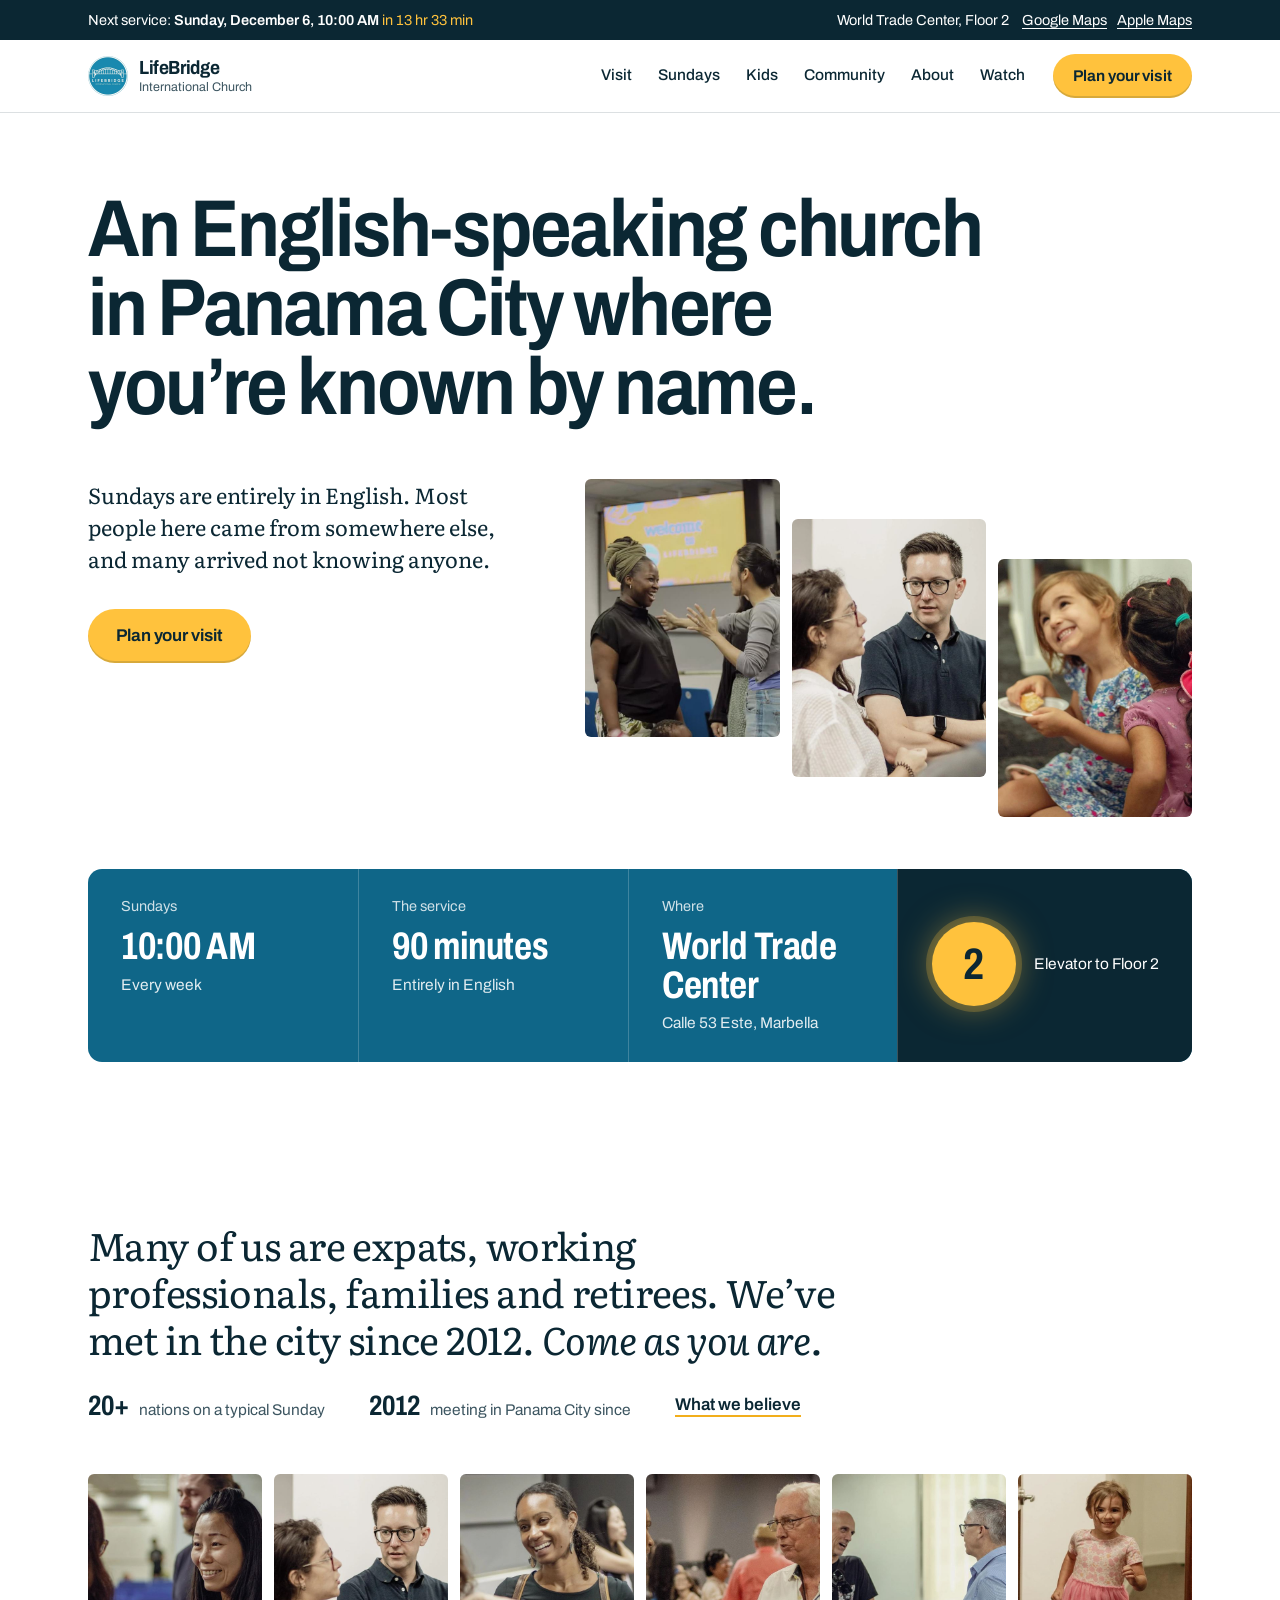
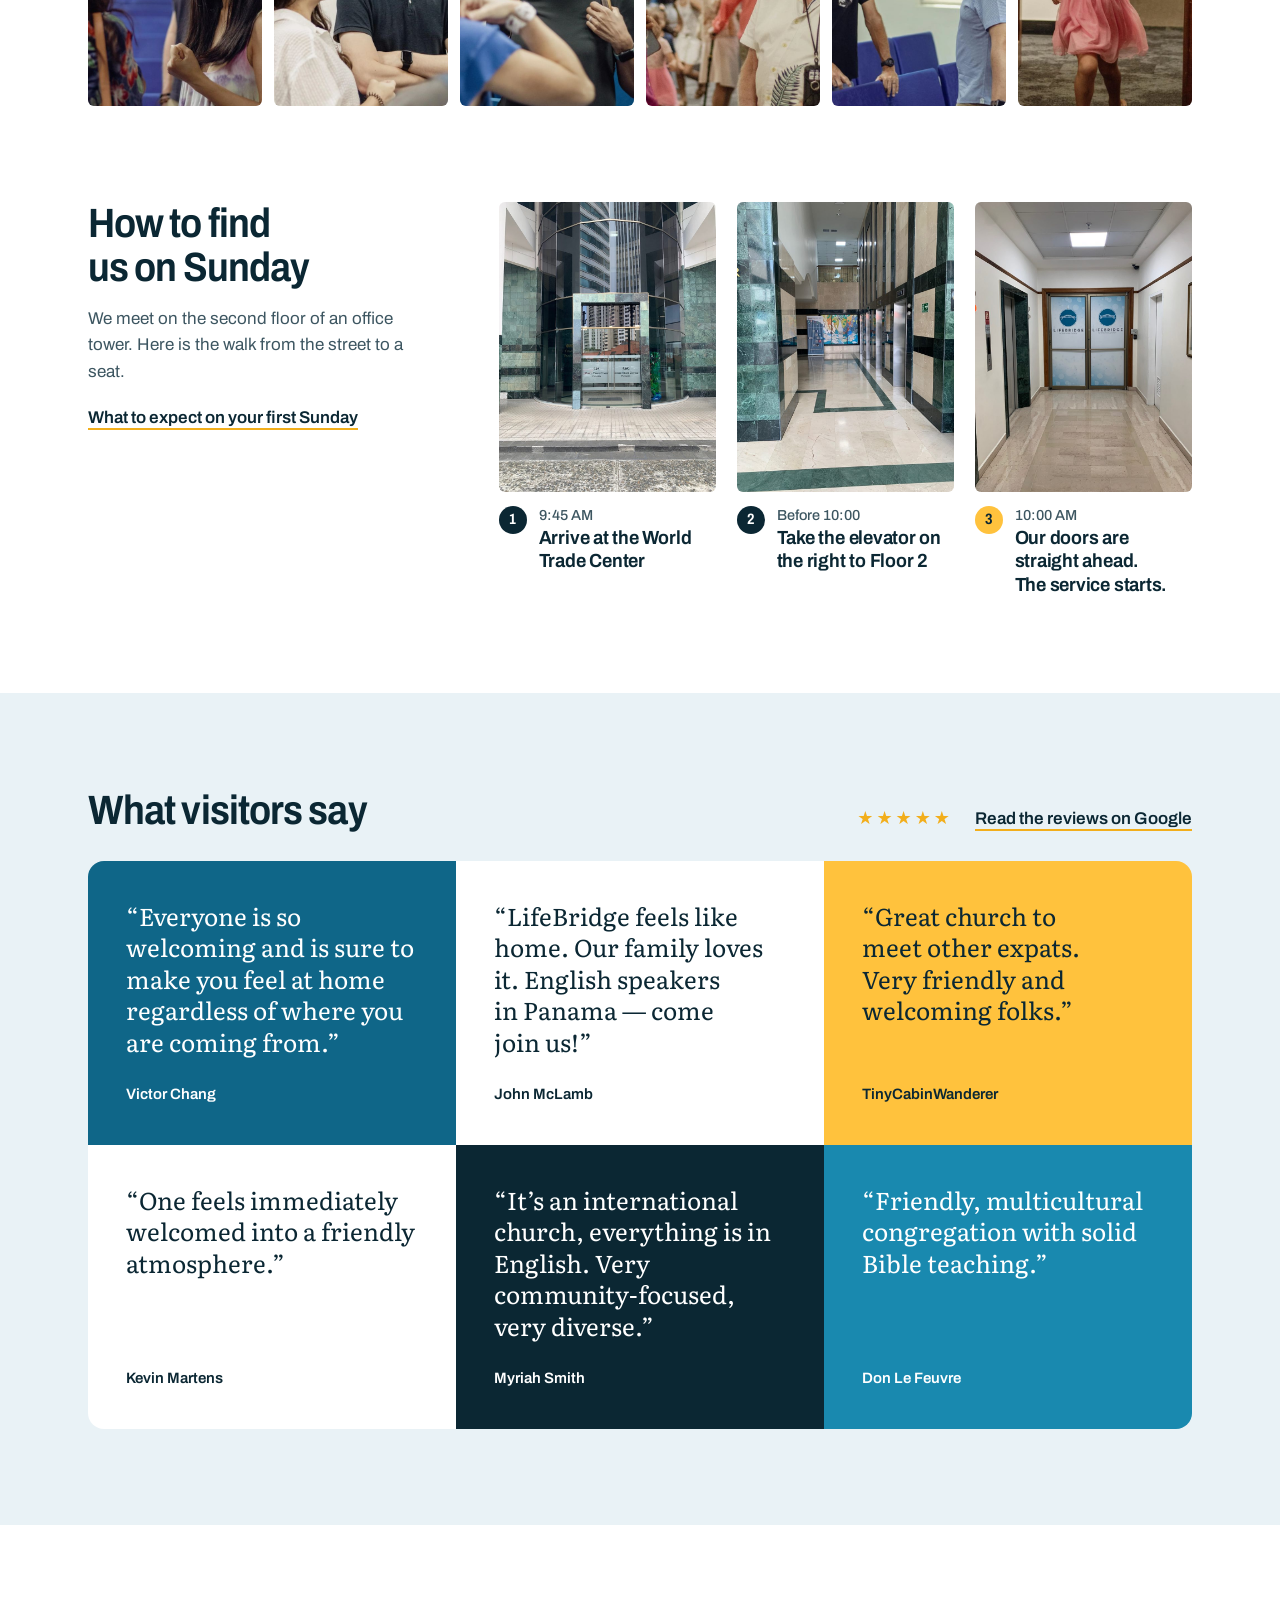
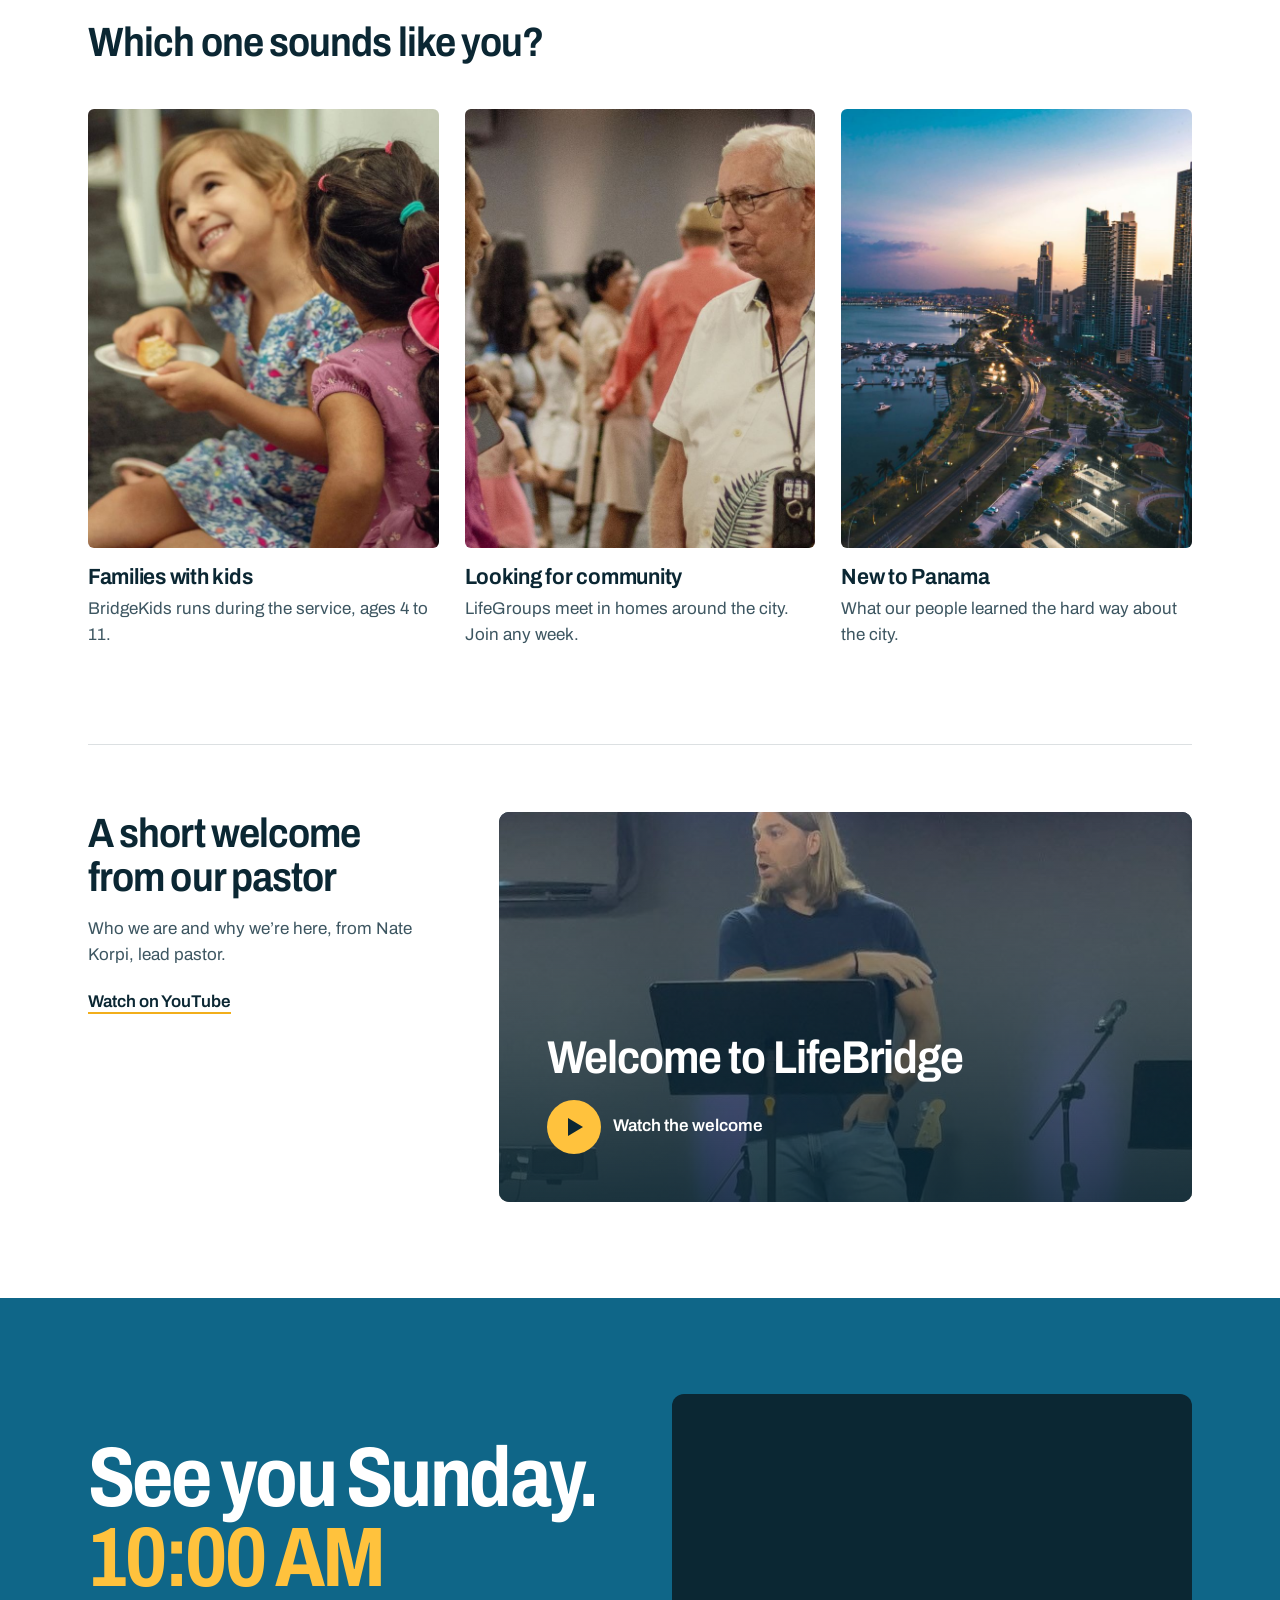
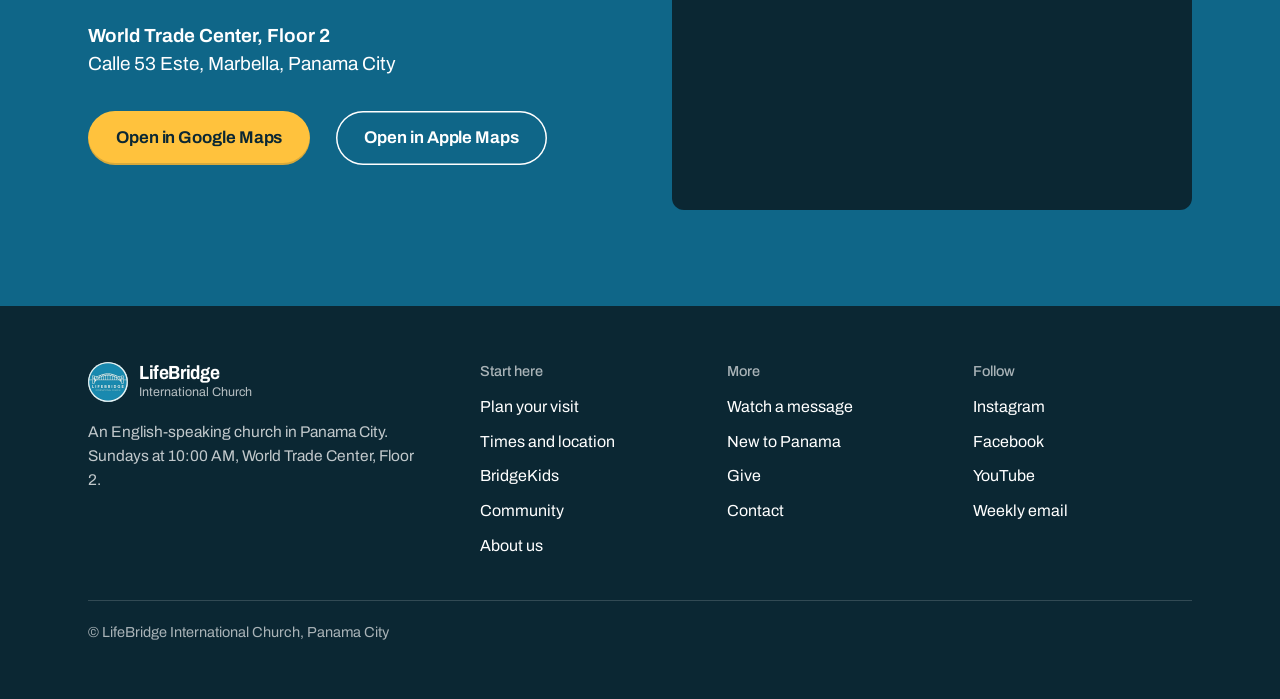
==== commit 62f65bb6: "Add files via upload" ====
--- a/index.html
+++ b/index.html
@@ -49,9 +49,10 @@
   </div>
 </div>
 <div class="wrap" style="margin-top:clamp(32px,4vw,56px)">
-  <dl class="board" style="--n:2">
+  <dl class="board" style="--n:3">
     <div><dt>Sundays</dt><dd><b><span data-s="time">10:00 AM</span></b><span>Every week</span></dd></div>
-    <div><dt>Where</dt><dd><b><span data-s="place.name">World Trade Center</span></b><span><span data-s="place.street">Calle 53 Este, Marbella</span></span></dd></div>
+    <div><dt>The service</dt><dd><b>90 minutes</b><span>Entirely in English</span></dd></div>
+    <div class="wide"><dt>Where</dt><dd><b><span data-s="place.name">World Trade Center</span></b><span><span data-s="place.street">Calle 53 Este, Marbella</span></span></dd></div>
     <div class="floor"><span class="lamp" data-arrive aria-hidden="true">2</span><p>Elevator to <span data-s="place.floor">Floor 2</span></p></div>
   </dl>
 </div></section>
@@ -62,12 +63,12 @@
   <div class="faces"><figure><img src="assets/img/face-1.jpg" width="520" height="693" alt="A member mid-conversation after the service" loading="lazy" decoding="async"></figure><figure><img src="assets/img/face-2.jpg" width="520" height="693" alt="Two members talking on a Sunday morning" loading="lazy" decoding="async"></figure><figure><img src="assets/img/face-4.jpg" width="520" height="693" alt="A member with a coffee before the service" loading="lazy" decoding="async"></figure><figure><img src="assets/img/face-5.jpg" width="520" height="693" alt="Two members greeting each other" loading="lazy" decoding="async"></figure><figure><img src="assets/img/face-6.jpg" width="520" height="693" alt="Two members talking by the chairs" loading="lazy" decoding="async"></figure><figure><img src="assets/img/face-3.jpg" width="520" height="693" alt="A child arriving on a Sunday morning" loading="lazy" decoding="async"></figure></div>
 </div></section>
 
-<section class="sec "><div class="wrap stack">
-  <div class="sec-head"><h2>How to find us on Sunday</h2><p>We meet on the second floor of an office tower. Here is the walk from the street to a seat.</p></div>
-  <ol class="route" style="--n:3"><li><figure data-zoom><img src="assets/img/find-entrance.jpg" width="780" height="1040" alt="The World Trade Center entrance on Calle 53 Este" loading="lazy" decoding="async"></figure><div class="cap"><h3><span class=t><span data-s="arrive">9:45 AM</span></span>Arrive at the <span data-s="place.name">World Trade Center</span></h3></div></li><li><figure data-zoom><img src="assets/img/find-lobby.jpg" width="780" height="1040" alt="The World Trade Center lobby, elevators on the right" loading="lazy" decoding="async"></figure><div class="cap"><h3><span class=t>Before <span data-s="time-short">10:00</span></span>Take the elevator on the right to <span data-s="place.floor">Floor 2</span></h3></div></li><li><figure data-zoom><img src="assets/img/find-doors.jpg" width="780" height="1040" alt="The LifeBridge doors on the second floor" loading="lazy" decoding="async"></figure><div class="cap"><h3><span class=t><span data-s="time">10:00 AM</span></span>Our doors are straight ahead. The service starts.</h3></div></li></ol><p class="after"><a class="link" href="visit/">What to expect on your first Sunday</a></p>
+<section class="sec "><div class="wrap cols">
+  <div class="sec-head"><h2>How to find us on Sunday</h2><p>We meet on the second floor of an office tower. Here is the walk from the street to a seat.</p><a class="link" href="visit/">What to expect on your first Sunday</a></div>
+  <div class="sec-body"><ol class="route" style="--n:3"><li><figure data-zoom><img src="assets/img/find-entrance.jpg" width="780" height="1040" alt="The World Trade Center entrance on Calle 53 Este" loading="lazy" decoding="async"></figure><div class="cap"><h3><span class=t><span data-s="arrive">9:45 AM</span></span>Arrive at the <span data-s="place.name">World Trade Center</span></h3></div></li><li><figure data-zoom><img src="assets/img/find-lobby.jpg" width="780" height="1040" alt="The World Trade Center lobby, elevators on the right" loading="lazy" decoding="async"></figure><div class="cap"><h3><span class=t>Before <span data-s="time-short">10:00</span></span>Take the elevator on the right to <span data-s="place.floor">Floor 2</span></h3></div></li><li><figure data-zoom><img src="assets/img/find-doors.jpg" width="780" height="1040" alt="The LifeBridge doors on the second floor" loading="lazy" decoding="async"></figure><div class="cap"><h3><span class=t><span data-s="time">10:00 AM</span></span>Our doors are straight ahead. The service starts.</h3></div></li></ol></div>
 </div></section>
 
-<section class="sec"><div class="wrap">
+<section class="sec tint"><div class="wrap">
   <div class="rev-head"><h2>What visitors say</h2><div><span class="stars" aria-label="Five stars">&#9733;&#9733;&#9733;&#9733;&#9733;</span><a class="link" href="https://share.google/dzNWTAIwe4eBI2IUv" target="_blank" rel="noopener noreferrer">Read the reviews on Google</a></div></div>
   <div class="rev-grid"><blockquote><p>&ldquo;Everyone is so welcoming and is sure to make you feel at home regardless of where you are coming from.&rdquo;</p><footer>Victor Chang</footer></blockquote><blockquote><p>&ldquo;LifeBridge feels like home. Our family loves it. English speakers in Panama &mdash; come join us!&rdquo;</p><footer>John McLamb</footer></blockquote><blockquote><p>&ldquo;Great church to meet other expats. Very friendly and welcoming folks.&rdquo;</p><footer>TinyCabinWanderer</footer></blockquote><blockquote><p>&ldquo;One feels immediately welcomed into a friendly atmosphere.&rdquo;</p><footer>Kevin Martens</footer></blockquote><blockquote><p>&ldquo;It&rsquo;s an international church, everything is in English. Very community-focused, very diverse.&rdquo;</p><footer>Myriah Smith</footer></blockquote><blockquote><p>&ldquo;Friendly, multicultural congregation with solid Bible teaching.&rdquo;</p><footer>Don Le Feuvre</footer></blockquote></div>
 </div></section>
--- a/assets/site.css
+++ b/assets/site.css
@@ -108,17 +108,17 @@
 }
 
 /* the board: the facts a visitor needs, set like a building directory */
-.board{background:var(--canal);color:#fff;border-radius:12px;display:grid;grid-template-columns:repeat(var(--n,3),minmax(0,1fr)) auto;overflow:hidden}
-.board > div{padding:18px clamp(18px,2.2vw,28px) 20px;border-left:1px solid rgba(255,255,255,.2)}
+.board{background:var(--canal);color:#fff;border-radius:14px;display:grid;grid-template-columns:repeat(var(--n,3),minmax(0,1fr)) auto;overflow:hidden}
+.board > div{padding:26px clamp(20px,2.6vw,34px) 28px;border-left:1px solid rgba(255,255,255,.2)}
 .board > div:first-child{border-left:0}
-.board dt{font-size:13.5px;color:rgba(255,255,255,.78);margin-bottom:5px}
-.board dd b{display:block;font-size:clamp(22px,2.1vw,28px);font-weight:700;font-stretch:80%;letter-spacing:-.01em;line-height:1.05}
-.board dd > span{display:block;margin-top:5px;font-size:14.5px;line-height:1.35;color:rgba(255,255,255,.85)}
+.board dt{font-size:14.5px;color:rgba(255,255,255,.8);margin-bottom:10px}
+.board dd b{display:block;font-size:clamp(26px,3vw,40px);font-weight:700;font-stretch:76%;letter-spacing:-.01em;line-height:1}
+.board dd > span{display:block;margin-top:9px;font-size:15.5px;line-height:1.35;color:rgba(255,255,255,.88)}
 .board [data-count]{white-space:nowrap}
-.board .floor{display:flex;align-items:center;gap:14px;background:var(--ink)}
-.board .floor p{font-size:15.5px;font-weight:600;line-height:1.3;white-space:nowrap}
-.lamp{flex:none;width:52px;height:52px;border-radius:50%;display:grid;place-items:center;font-size:28px;font-weight:700;font-stretch:76%;line-height:1;
-  color:var(--ink);background:var(--lamp);box-shadow:0 0 0 5px rgba(255,194,61,.22),0 0 22px rgba(255,194,61,.45);transition:background .35s,color .35s,box-shadow .35s}
+.board .floor{display:flex;align-items:center;gap:18px;background:var(--ink)}
+.board .floor p{font-size:15.5px;line-height:1.35;max-width:9.5em}
+.lamp{flex:none;width:84px;height:84px;border-radius:50%;display:grid;place-items:center;font-size:44px;font-weight:700;font-stretch:76%;line-height:1;
+  color:var(--ink);background:var(--lamp);box-shadow:0 0 0 6px rgba(255,194,61,.22),0 0 34px rgba(255,194,61,.5);transition:background .35s,color .35s,box-shadow .35s}
 .lamp.off{background:transparent;color:rgba(255,255,255,.6);box-shadow:inset 0 0 0 2px rgba(255,255,255,.4)}
 @media (max-width:900px){
   .board{grid-template-columns:1fr 1fr}
@@ -127,6 +127,7 @@
   .board > div:nth-child(even){border-left:1px solid rgba(255,255,255,.2)}
   .board .floor{grid-column:1/-1;border-left:0!important;border-top:0}
   .board .floor p{max-width:none}
+  .lamp{width:64px;height:64px;font-size:34px}
   .board > div.wide{grid-column:1/-1;border-left:0!important;border-top:1px solid rgba(255,255,255,.2)}
 }
 
@@ -172,7 +173,7 @@
 .route figure[data-zoom]{cursor:zoom-in}
 .route figure[data-zoom]:focus-visible{outline:3px solid var(--bridge);outline-offset:3px;border-radius:6px}
 .sec .wrap.stack .after{margin-top:clamp(24px,3vw,36px)}
-.sec .wrap.stack .levels{max-width:900px}
+.sec .wrap.stack .arrive{max-width:900px}
 .route .t{display:block;font-size:14.5px;color:var(--ink-2);font-weight:500;letter-spacing:0;font-stretch:100%;margin-bottom:2px}
 @media (max-width:760px){.route{grid-template-columns:1fr 1fr}}
 
@@ -387,7 +388,7 @@
 
 /* 404 */
 .lost{padding:clamp(64px,10vw,140px) 0}
-.lost .lamp{margin-bottom:28px;width:72px;height:72px;font-size:38px}
+.lost .lamp{margin-bottom:28px}
 .lost .lede{margin-top:20px}
 
 @media (prefers-reduced-motion:reduce){*{transition:none!important;scroll-behavior:auto!important}}
@@ -441,7 +442,7 @@
 .rev-head > div{display:flex;align-items:center;gap:22px;flex-wrap:wrap}
 .rev-head .stars{margin:0}
 .rev-grid{display:grid;grid-template-columns:repeat(3,minmax(0,1fr));border-radius:16px;overflow:hidden}
-.rev-grid blockquote{padding:clamp(24px,3vw,40px);min-height:250px;display:flex;flex-direction:column;justify-content:space-between;gap:26px;background:var(--mist)}
+.rev-grid blockquote{padding:clamp(24px,3vw,40px);min-height:250px;display:flex;flex-direction:column;justify-content:space-between;gap:26px;background:#fff}
 .rev-grid p{font-family:var(--serif);font-size:clamp(20px,1.9vw,25px);line-height:1.3;text-wrap:pretty}
 .rev-grid footer{font-size:15px;font-weight:600}
 .rev-grid blockquote:nth-child(1){background:var(--canal);color:#fff}
@@ -450,3 +451,13 @@
 .rev-grid blockquote:nth-child(6){background:var(--bridge);color:#fff}
 @media (max-width:860px){.rev-grid{grid-template-columns:1fr 1fr}.rev-grid blockquote{min-height:200px}}
 @media (max-width:560px){.rev-grid{grid-template-columns:1fr}.rev-grid blockquote{min-height:0}}
+
+/* three ways to arrive, then one route */
+.arrive-l{font-size:15px;font-weight:600;color:var(--ink-2);margin-bottom:12px}
+.arrive-l.then{margin-top:26px}
+.ways3{display:grid;grid-template-columns:repeat(3,minmax(0,1fr));gap:28px}
+.ways3 li{position:relative;border:1.5px solid var(--ink);border-radius:12px;padding:18px 20px 20px;background:#fff}
+.ways3 li + li::before{content:"or";position:absolute;left:-28px;width:28px;top:50%;transform:translateY(-50%);text-align:center;font-size:14px;font-weight:650;color:var(--ink-2)}
+.ways3 h3{font-size:19px}
+.ways3 p{color:var(--ink-2);margin-top:6px;font-size:15.5px;line-height:1.45}
+@media (max-width:700px){.ways3{grid-template-columns:1fr;gap:26px}.ways3 li + li::before{left:0;width:100%;top:-13px}}
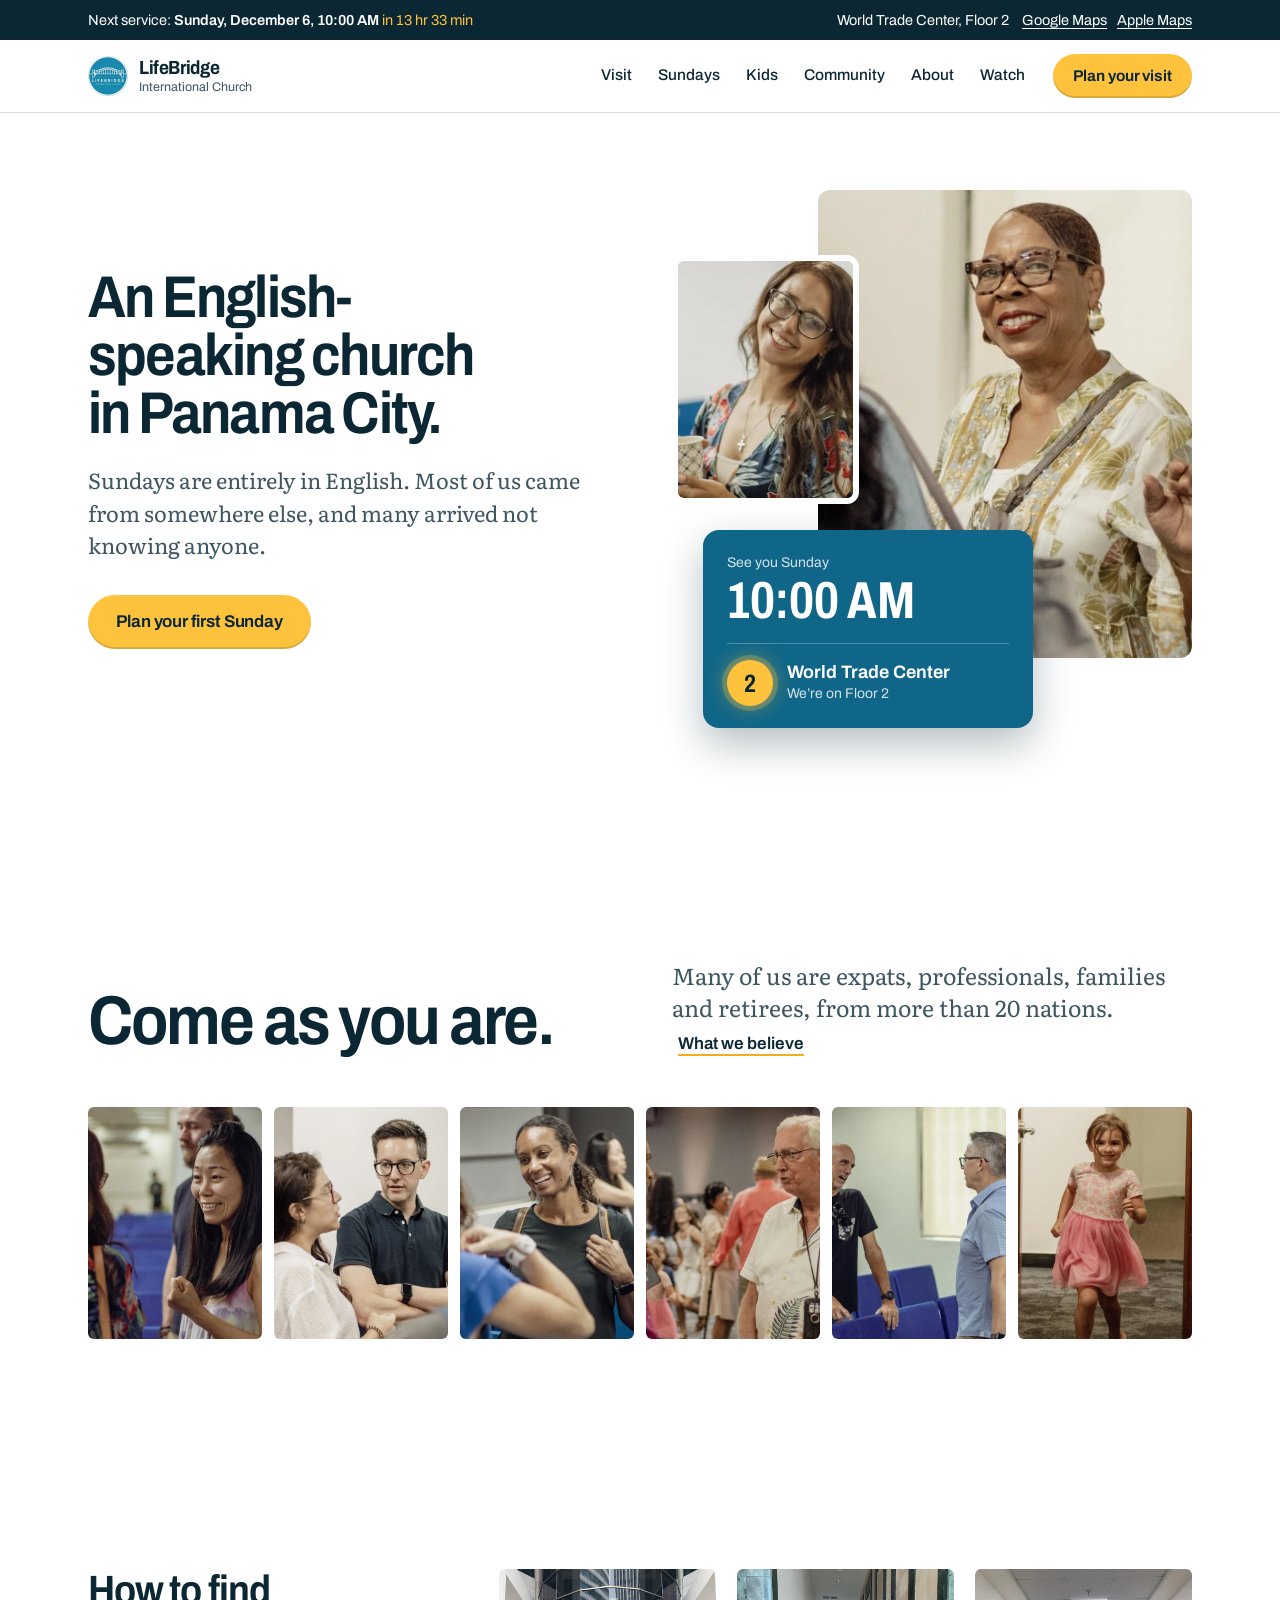
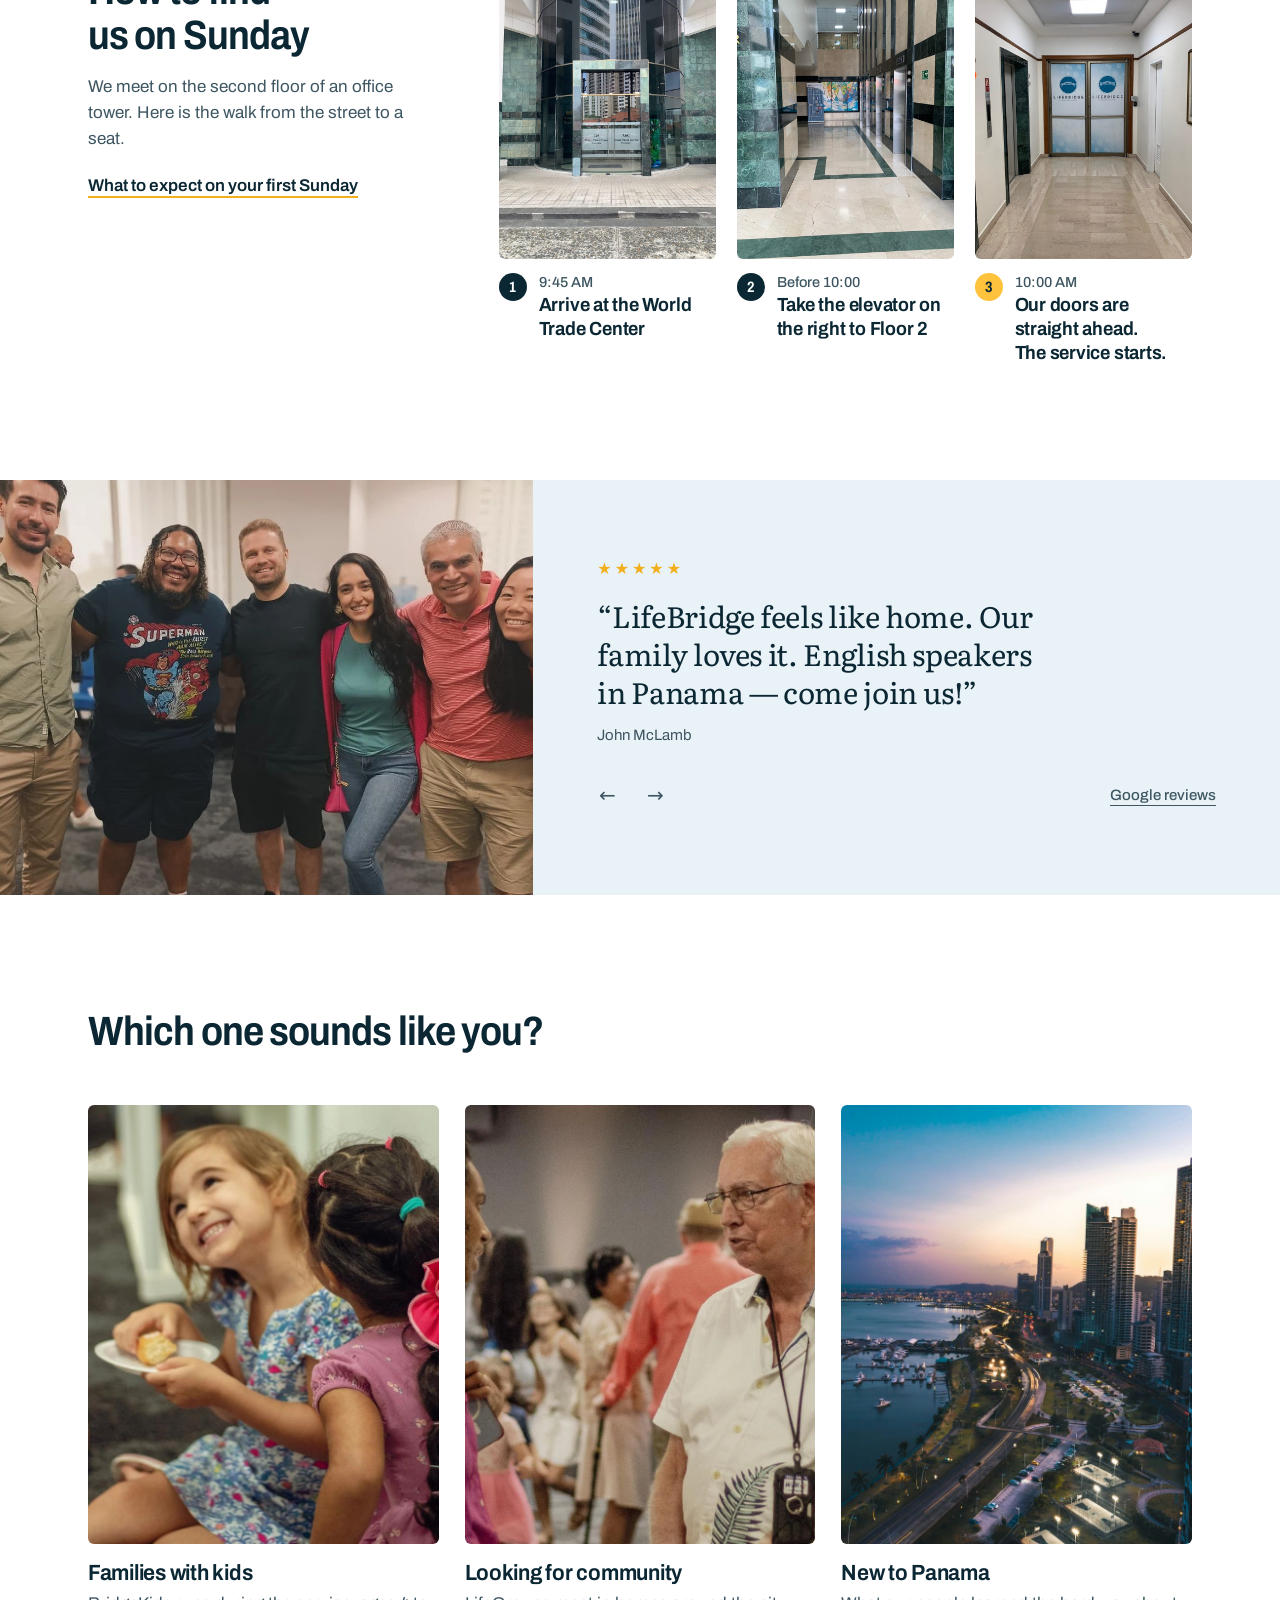
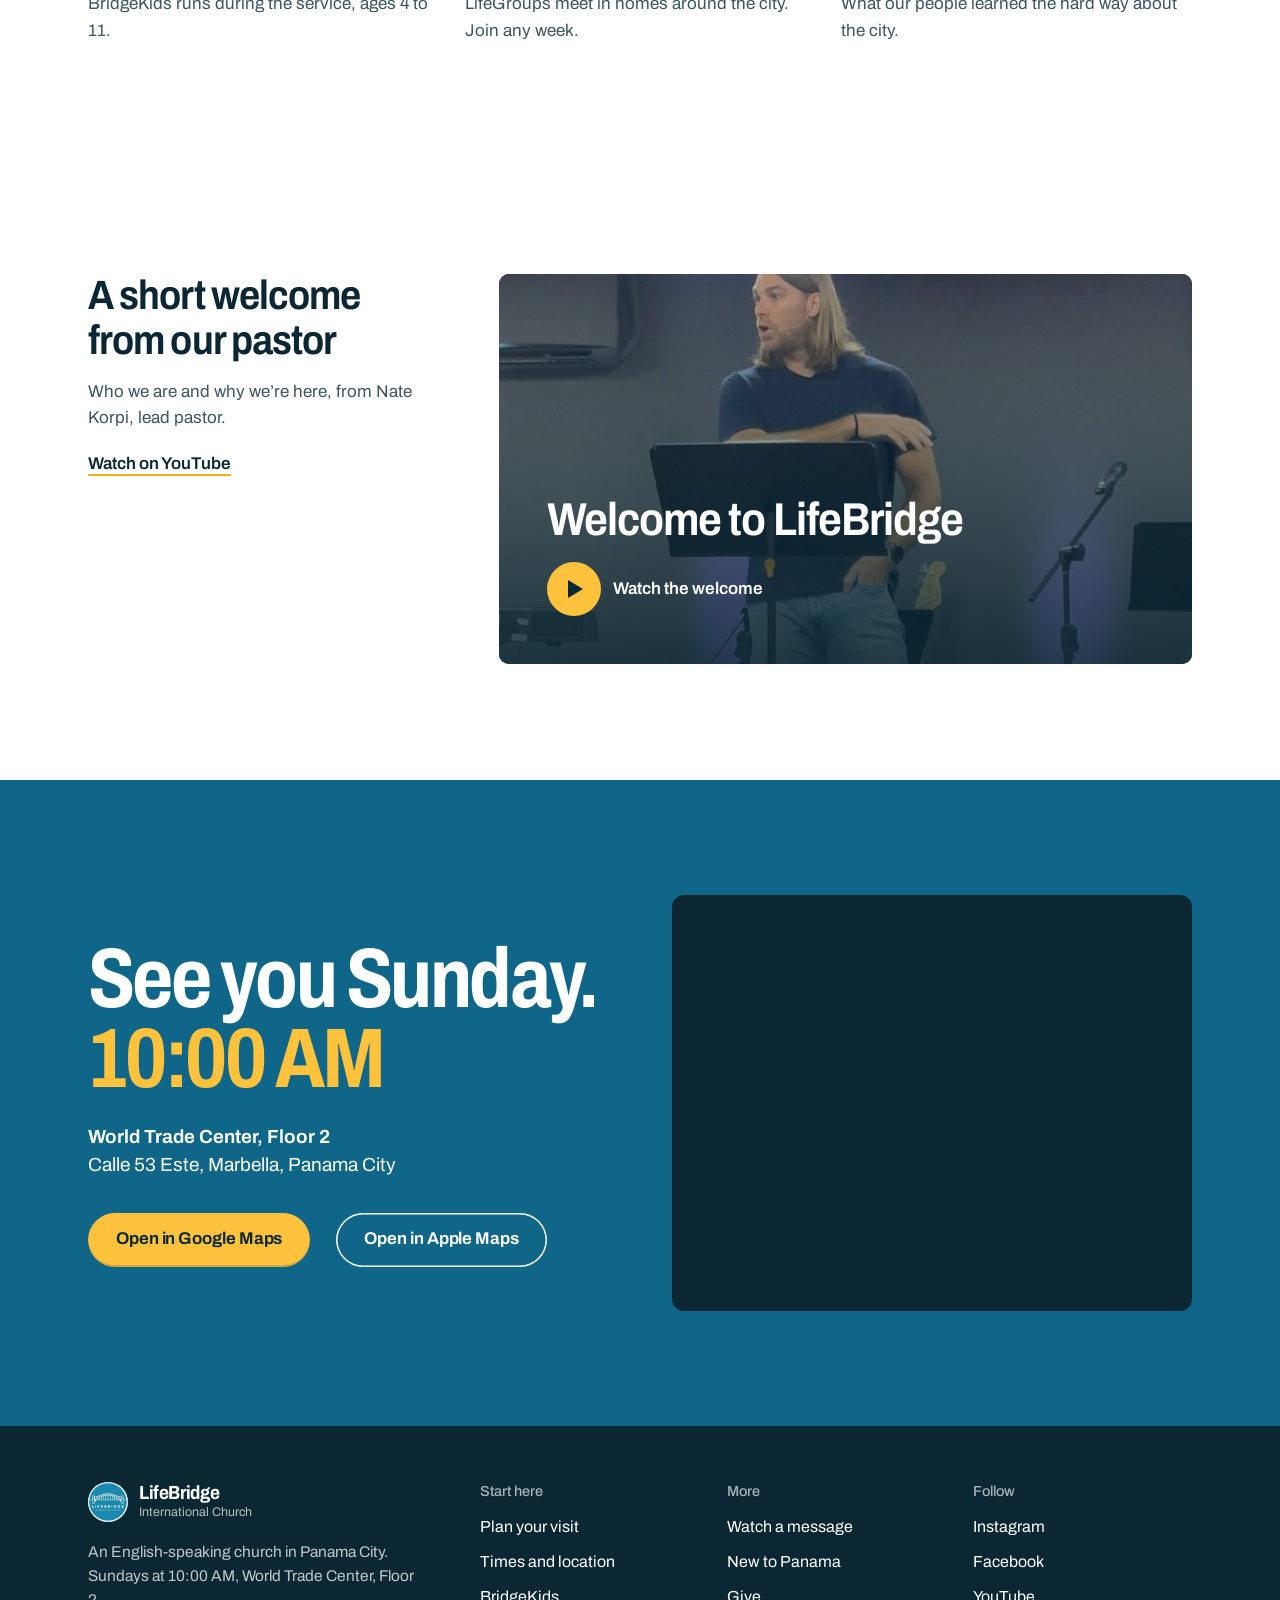
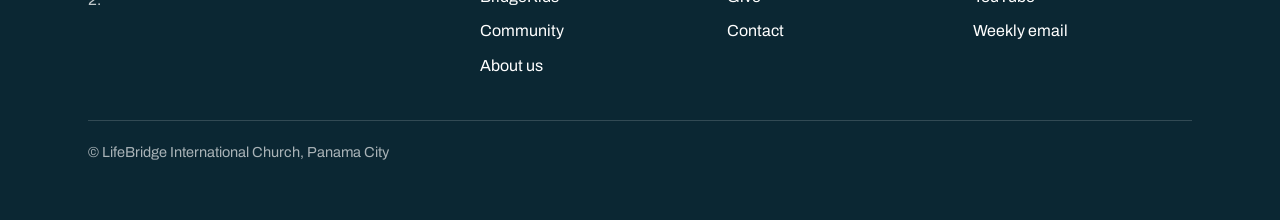
==== commit 5e548e69: "Add files via upload" ====
--- a/index.html
+++ b/index.html
@@ -17,7 +17,7 @@
 <link rel="stylesheet" href="assets/site.css">
 <script type="application/ld+json">{"@context": "https://schema.org", "@type": "Church", "name": "LifeBridge International Church", "url": "https://lifebridgeic.com/", "image": "https://lifebridgeic.com/assets/img/group-wide.jpg", "address": {"@type": "PostalAddress", "streetAddress": "World Trade Center, Floor 2, Calle 53 Este, Marbella", "addressLocality": "Panama City", "addressCountry": "PA"}, "sameAs": ["https://www.instagram.com/lifebridgeic", "https://www.facebook.com/lifebridgeic", "https://www.youtube.com/channel/UC1uYoyE02tunZLR449S-I2g"], "hasMap": "https://maps.app.goo.gl/PTKHtnqcWMbLNssR7"}</script>
 </head>
-<body>
+<body class="p-home">
 <a class="skip" href="#main">Skip to content</a>
 <div class="strip"><div class="wrap">
   <span class="next"><span class="nosvc" data-skip hidden></span>Next service: <b><span data-date>Every Sunday</span>, <span data-time>10:00 AM</span></b> <span data-count></span></span>
@@ -36,30 +36,21 @@
   <p>Sundays, <span data-s="time">10:00 AM</span>. <span data-s="place.name">World Trade Center</span>, <span data-s="place.floor">Floor 2</span>, <span data-s="place.street">Calle 53 Este, Marbella</span>.</p>
 </div>
 <main id="main">
-<section class="hero home"><div class="wrap"><h1>An English-speaking church in Panama&nbsp;City where you&rsquo;re known by name.</h1></div>
-<div class="wrap hero-grid">
+<section class="hero home2"><div class="wrap">
   <div>
-    <p class="lede">Sundays are entirely in English. Most people here came from somewhere else, and many arrived not knowing anyone.</p>
-    <div class="actions"><a class="btn" href="visit/">Plan your visit</a></div>
+    <h1>An English-speaking church in Panama&nbsp;City.</h1>
+    <p class="lede">Sundays are entirely in English. Most of us came from somewhere else, and many arrived not knowing anyone.</p>
+    <div class="actions"><a class="btn" href="visit/">Plan your first Sunday</a></div>
   </div>
-  <div class="trio">
-    <figure><img src="assets/img/hero-greeting.jpg" width="620" height="826" alt="Two women greeting each other before the Sunday service" fetchpriority="high"></figure>
-    <figure><img src="assets/img/hero-talking.jpg" width="620" height="826" alt="Members talking after the service" fetchpriority="high"></figure>
-    <figure><img src="assets/img/hero-kids.jpg" width="620" height="826" alt="Children in the BridgeKids room" fetchpriority="high"></figure>
+  <div class="collage">
+    <figure class="p1"><img src="assets/img/contact-hero.jpg" width="820" height="1025" alt="A member smiling as she greets someone before the service" fetchpriority="high"></figure>
+    <figure class="p2"><img src="assets/img/sunday-coffee.jpg" width="640" height="480" alt="A member with a coffee after the service" fetchpriority="high"></figure>
+    <div class="sign"><small>See you Sunday</small><b class="t"><span data-s="time">10:00 AM</span></b><div class="row"><span class="lamp" data-arrive aria-hidden="true">2</span><span><b><span data-s="place.name">World Trade Center</span></b><small>We&rsquo;re on <span data-s="place.floor">Floor 2</span></small></span></div></div>
   </div>
-</div>
-<div class="wrap" style="margin-top:clamp(32px,4vw,56px)">
-  <dl class="board" style="--n:3">
-    <div><dt>Sundays</dt><dd><b><span data-s="time">10:00 AM</span></b><span>Every week</span></dd></div>
-    <div><dt>The service</dt><dd><b>90 minutes</b><span>Entirely in English</span></dd></div>
-    <div class="wide"><dt>Where</dt><dd><b><span data-s="place.name">World Trade Center</span></b><span><span data-s="place.street">Calle 53 Este, Marbella</span></span></dd></div>
-    <div class="floor"><span class="lamp" data-arrive aria-hidden="true">2</span><p>Elevator to <span data-s="place.floor">Floor 2</span></p></div>
-  </dl>
 </div></section>
 
-<section class="sec"><div class="wrap stack">
-  <p class="statement">Many of us are expats, working professionals, families and retirees. We&rsquo;ve met in the city since 2012. <em>Come as you are.</em></p>
-  <dl class="facts"><div><dt>nations on a typical Sunday</dt><dd>20+</dd></div><div><dt>meeting in Panama City since</dt><dd>2012</dd></div><div><a class="link" href="about/">What we believe</a></div></dl>
+<section class="sec who"><div class="wrap">
+  <div class="who-top"><h2>Come as you are.</h2><p>Many of us are expats, professionals, families and retirees, from more than 20 nations. <a class="link" href="about/">What we believe</a></p></div>
   <div class="faces"><figure><img src="assets/img/face-1.jpg" width="520" height="693" alt="A member mid-conversation after the service" loading="lazy" decoding="async"></figure><figure><img src="assets/img/face-2.jpg" width="520" height="693" alt="Two members talking on a Sunday morning" loading="lazy" decoding="async"></figure><figure><img src="assets/img/face-4.jpg" width="520" height="693" alt="A member with a coffee before the service" loading="lazy" decoding="async"></figure><figure><img src="assets/img/face-5.jpg" width="520" height="693" alt="Two members greeting each other" loading="lazy" decoding="async"></figure><figure><img src="assets/img/face-6.jpg" width="520" height="693" alt="Two members talking by the chairs" loading="lazy" decoding="async"></figure><figure><img src="assets/img/face-3.jpg" width="520" height="693" alt="A child arriving on a Sunday morning" loading="lazy" decoding="async"></figure></div>
 </div></section>
 
@@ -68,10 +59,18 @@
   <div class="sec-body"><ol class="route" style="--n:3"><li><figure data-zoom><img src="assets/img/find-entrance.jpg" width="780" height="1040" alt="The World Trade Center entrance on Calle 53 Este" loading="lazy" decoding="async"></figure><div class="cap"><h3><span class=t><span data-s="arrive">9:45 AM</span></span>Arrive at the <span data-s="place.name">World Trade Center</span></h3></div></li><li><figure data-zoom><img src="assets/img/find-lobby.jpg" width="780" height="1040" alt="The World Trade Center lobby, elevators on the right" loading="lazy" decoding="async"></figure><div class="cap"><h3><span class=t>Before <span data-s="time-short">10:00</span></span>Take the elevator on the right to <span data-s="place.floor">Floor 2</span></h3></div></li><li><figure data-zoom><img src="assets/img/find-doors.jpg" width="780" height="1040" alt="The LifeBridge doors on the second floor" loading="lazy" decoding="async"></figure><div class="cap"><h3><span class=t><span data-s="time">10:00 AM</span></span>Our doors are straight ahead. The service starts.</h3></div></li></ol></div>
 </div></section>
 
-<section class="sec tint"><div class="wrap">
-  <div class="rev-head"><h2>What visitors say</h2><div><span class="stars" aria-label="Five stars">&#9733;&#9733;&#9733;&#9733;&#9733;</span><a class="link" href="https://share.google/dzNWTAIwe4eBI2IUv" target="_blank" rel="noopener noreferrer">Read the reviews on Google</a></div></div>
-  <div class="rev-grid"><blockquote><p>&ldquo;Everyone is so welcoming and is sure to make you feel at home regardless of where you are coming from.&rdquo;</p><footer>Victor Chang</footer></blockquote><blockquote><p>&ldquo;LifeBridge feels like home. Our family loves it. English speakers in Panama &mdash; come join us!&rdquo;</p><footer>John McLamb</footer></blockquote><blockquote><p>&ldquo;Great church to meet other expats. Very friendly and welcoming folks.&rdquo;</p><footer>TinyCabinWanderer</footer></blockquote><blockquote><p>&ldquo;One feels immediately welcomed into a friendly atmosphere.&rdquo;</p><footer>Kevin Martens</footer></blockquote><blockquote><p>&ldquo;It&rsquo;s an international church, everything is in English. Very community-focused, very diverse.&rdquo;</p><footer>Myriah Smith</footer></blockquote><blockquote><p>&ldquo;Friendly, multicultural congregation with solid Bible teaching.&rdquo;</p><footer>Don Le Feuvre</footer></blockquote></div>
-</div></section>
+<section class="rev2" aria-label="What visitors say">
+  <figure class="rev2-photo"><img src="assets/img/community-hero.jpg" width="1100" height="756" alt="Friends from LifeBridge together after a Sunday service" loading="lazy" decoding="async"></figure>
+  <div class="rev2-text"><div data-reviews>
+    <span class="stars" aria-label="Five stars">&#9733;&#9733;&#9733;&#9733;&#9733;</span>
+    <div class="rev2-quotes"><blockquote class=on><p>&ldquo;LifeBridge feels like home. Our family loves it. English speakers in Panama &mdash; come join us!&rdquo;</p><footer>John McLamb</footer></blockquote><blockquote><p>&ldquo;Everyone is so welcoming and is sure to make you feel at home regardless of where you are coming from.&rdquo;</p><footer>Victor Chang</footer></blockquote><blockquote><p>&ldquo;Great church to meet other expats. Very friendly and welcoming folks.&rdquo;</p><footer>TinyCabinWanderer</footer></blockquote><blockquote><p>&ldquo;One feels immediately welcomed into a friendly atmosphere.&rdquo;</p><footer>Kevin Martens</footer></blockquote><blockquote><p>&ldquo;It&rsquo;s an international church, everything is in English. Very community-focused, very diverse.&rdquo;</p><footer>Myriah Smith</footer></blockquote><blockquote><p>&ldquo;Friendly, multicultural congregation with solid Bible teaching.&rdquo;</p><footer>Don Le Feuvre</footer></blockquote></div>
+    <div class="rev2-nav">
+      <button type="button" data-d="-1" aria-label="Previous review">&#8592;</button>
+      <button type="button" data-d="1" aria-label="Next review">&#8594;</button>
+      <a class="link" href="https://share.google/dzNWTAIwe4eBI2IUv" target="_blank" rel="noopener noreferrer">Google reviews</a>
+    </div>
+  </div></div>
+</section>
 
 <section class="sec"><div class="wrap stack">
   <div class="sec-head"><h2>Which one sounds like you?</h2></div>
--- a/assets/site.css
+++ b/assets/site.css
@@ -461,3 +461,62 @@
 .ways3 h3{font-size:19px}
 .ways3 p{color:var(--ink-2);margin-top:6px;font-size:15.5px;line-height:1.45}
 @media (max-width:700px){.ways3{grid-template-columns:1fr;gap:26px}.ways3 li + li::before{left:0;width:100%;top:-13px}}
+
+/* home hero: headline, two photos and the sign */
+.hero.home2{padding:clamp(40px,5vw,72px) 0 clamp(48px,6vw,84px)}
+.hero.home2 .wrap{display:grid;grid-template-columns:minmax(0,6fr) minmax(0,6fr);gap:clamp(28px,5vw,72px);align-items:center}
+.hero.home2 h1{font-size:clamp(38px,4.6vw,64px);line-height:.98;letter-spacing:-.03em;max-width:none}
+.hero.home2 .lede{margin-top:22px;color:var(--ink-2)}
+.collage{position:relative;padding-bottom:70px}
+.collage .p1 img{width:72%;margin-left:auto;aspect-ratio:4/5;object-fit:cover;object-position:50% 30%;border-radius:12px}
+.collage .p2{position:absolute;left:0;top:12%;width:36%}
+.collage .p2 img{width:100%;aspect-ratio:3/4;object-fit:cover;border-radius:12px;border:6px solid #fff}
+.sign{position:absolute;left:6%;bottom:0;width:min(330px,74%);background:var(--canal);color:#fff;border-radius:16px;padding:22px 24px 22px;box-shadow:0 16px 40px rgba(11,39,51,.3)}
+.sign small{display:block;font-size:14px;color:rgba(255,255,255,.82)}
+.sign .t{display:block;font-weight:700;font-stretch:76%;font-size:52px;line-height:1;margin:2px 0 16px}
+.sign .row{display:flex;align-items:center;gap:14px;padding-top:16px;border-top:1px solid rgba(255,255,255,.25)}
+.sign .row b{display:block;font-weight:650;font-size:18px;line-height:1.2}
+.sign .lamp{width:46px;height:46px;font-size:25px;box-shadow:0 0 0 5px rgba(255,194,61,.25),0 0 22px rgba(255,194,61,.5)}
+.sign .lamp.off{box-shadow:inset 0 0 0 2px rgba(255,255,255,.4)}
+@media (max-width:860px){.hero.home2 .wrap{grid-template-columns:1fr}.collage{max-width:480px}}
+
+/* who we are: one line and the faces */
+.sec.who{padding-top:clamp(8px,2vw,24px)}
+.who-top{display:grid;grid-template-columns:minmax(0,6fr) minmax(0,6fr);gap:18px clamp(28px,5vw,72px);align-items:end}
+.who-top h2{font-size:clamp(40px,5.4vw,76px);line-height:1;letter-spacing:-.03em}
+.who-top p{font-family:var(--serif);font-size:clamp(19px,1.8vw,23px);line-height:1.4;color:var(--ink-2)}
+.who-top .link{font-family:var(--sans);font-size:17px;color:var(--ink);margin-left:6px;white-space:nowrap}
+.sec.who .faces{margin-top:clamp(26px,3vw,40px)}
+@media (max-width:820px){.who-top{grid-template-columns:1fr}}
+
+/* reviews: one at a time beside a photo */
+.rev2{display:grid;grid-template-columns:minmax(0,5fr) minmax(0,7fr);background:var(--mist)}
+.rev2-photo{min-height:400px;position:relative}
+.rev2-photo img{position:absolute;inset:0;width:100%;height:100%;object-fit:cover;object-position:50% 20%}
+.rev2-text{display:flex;align-items:center;padding:clamp(40px,6vw,88px) clamp(20px,5vw,80px)}
+.rev2-text > div{width:100%;max-width:640px}
+.rev2 .stars{margin-bottom:16px;font-size:16px}
+.rev2-quotes{display:grid}
+.rev2-quotes blockquote{grid-area:1/1;visibility:hidden;opacity:0;transition:opacity .45s var(--ease),visibility 0s .45s}
+.rev2-quotes blockquote.on{visibility:visible;opacity:1;transition:opacity .45s var(--ease)}
+.rev2-quotes p{font-family:var(--serif);font-size:clamp(22px,2.3vw,31px);line-height:1.28;letter-spacing:-.012em;text-wrap:balance}
+.rev2-quotes footer{margin-top:14px;font-size:15px;color:var(--ink-2)}
+.rev2-nav{display:flex;align-items:center;gap:4px;margin-top:26px}
+.rev2-nav button{width:44px;height:44px;border-radius:50%;border:0;background:transparent;color:var(--ink-2);font-size:20px;cursor:pointer;margin-left:-12px}
+.rev2-nav button + button{margin-left:0}
+.rev2-nav button:hover{background:rgba(11,39,51,.08);color:var(--ink)}
+.rev2-nav .count{font-size:15px;color:var(--ink-2);min-width:3.6em;text-align:center}
+.rev2-nav .pause{width:auto;height:46px;border-radius:999px;padding:0 16px;font-size:15px;font-weight:600}
+.rev2-nav .link{margin-left:auto;font-size:15px;font-weight:500;color:var(--ink-2);text-decoration-thickness:1px;text-decoration-color:currentColor}
+@media (max-width:860px){.rev2{grid-template-columns:1fr}.rev2-photo{min-height:240px}}
+
+/* home page: one even gap between sections */
+.p-home{--gap:clamp(72px,9vw,128px)}
+.p-home main > .sec:not(.blue):not(#_){padding:var(--gap) 0}
+.p-home .hero.home2{padding:clamp(48px,6vw,88px) 0 var(--gap)}
+.p-home .sec.who:not(#_){padding-top:0}
+.p-home .sec.who .faces{margin-top:clamp(36px,4vw,56px)}
+.p-home .sec .wrap.stack > .sec-head{margin-bottom:clamp(32px,4vw,52px)}
+.p-home .sec.rule .wrap::before{display:none}
+.p-home .sec.rule:not(#_){padding-top:0}
+.p-home .sec.blue{padding:var(--gap) 0}
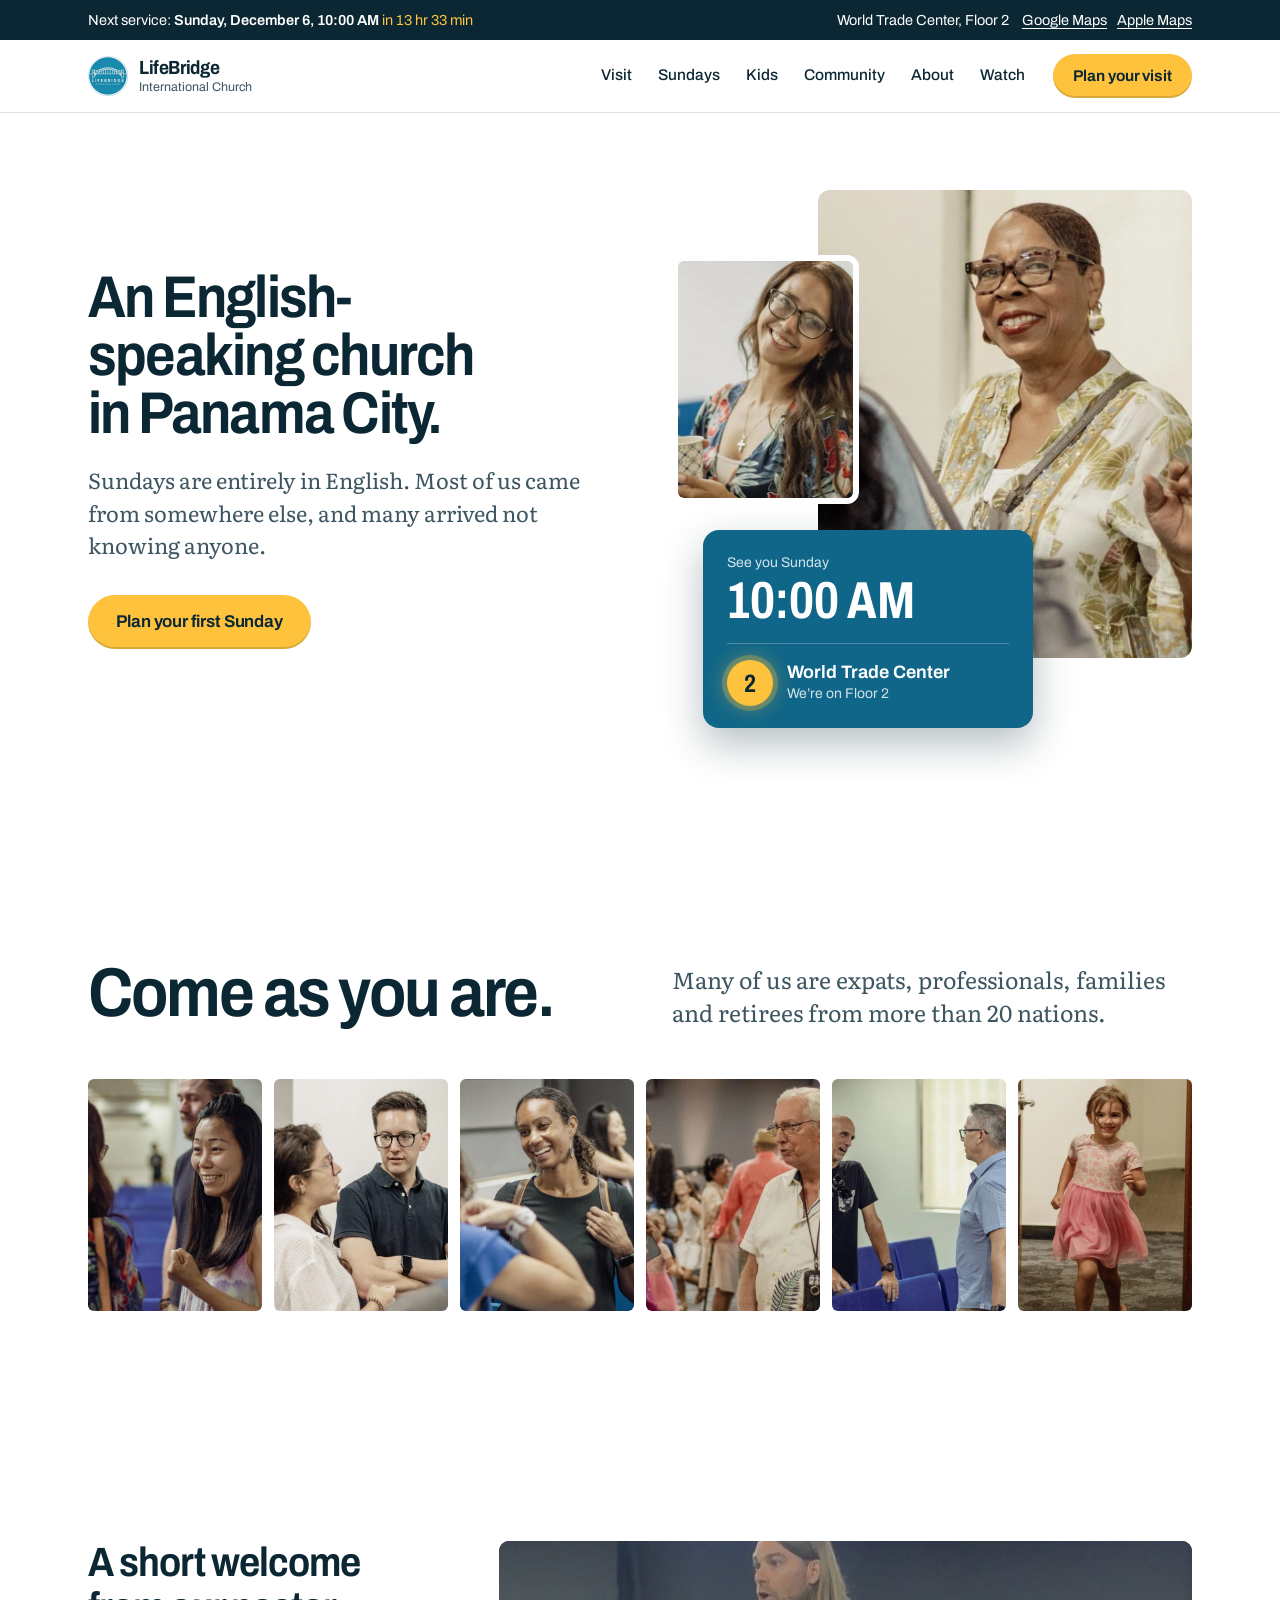
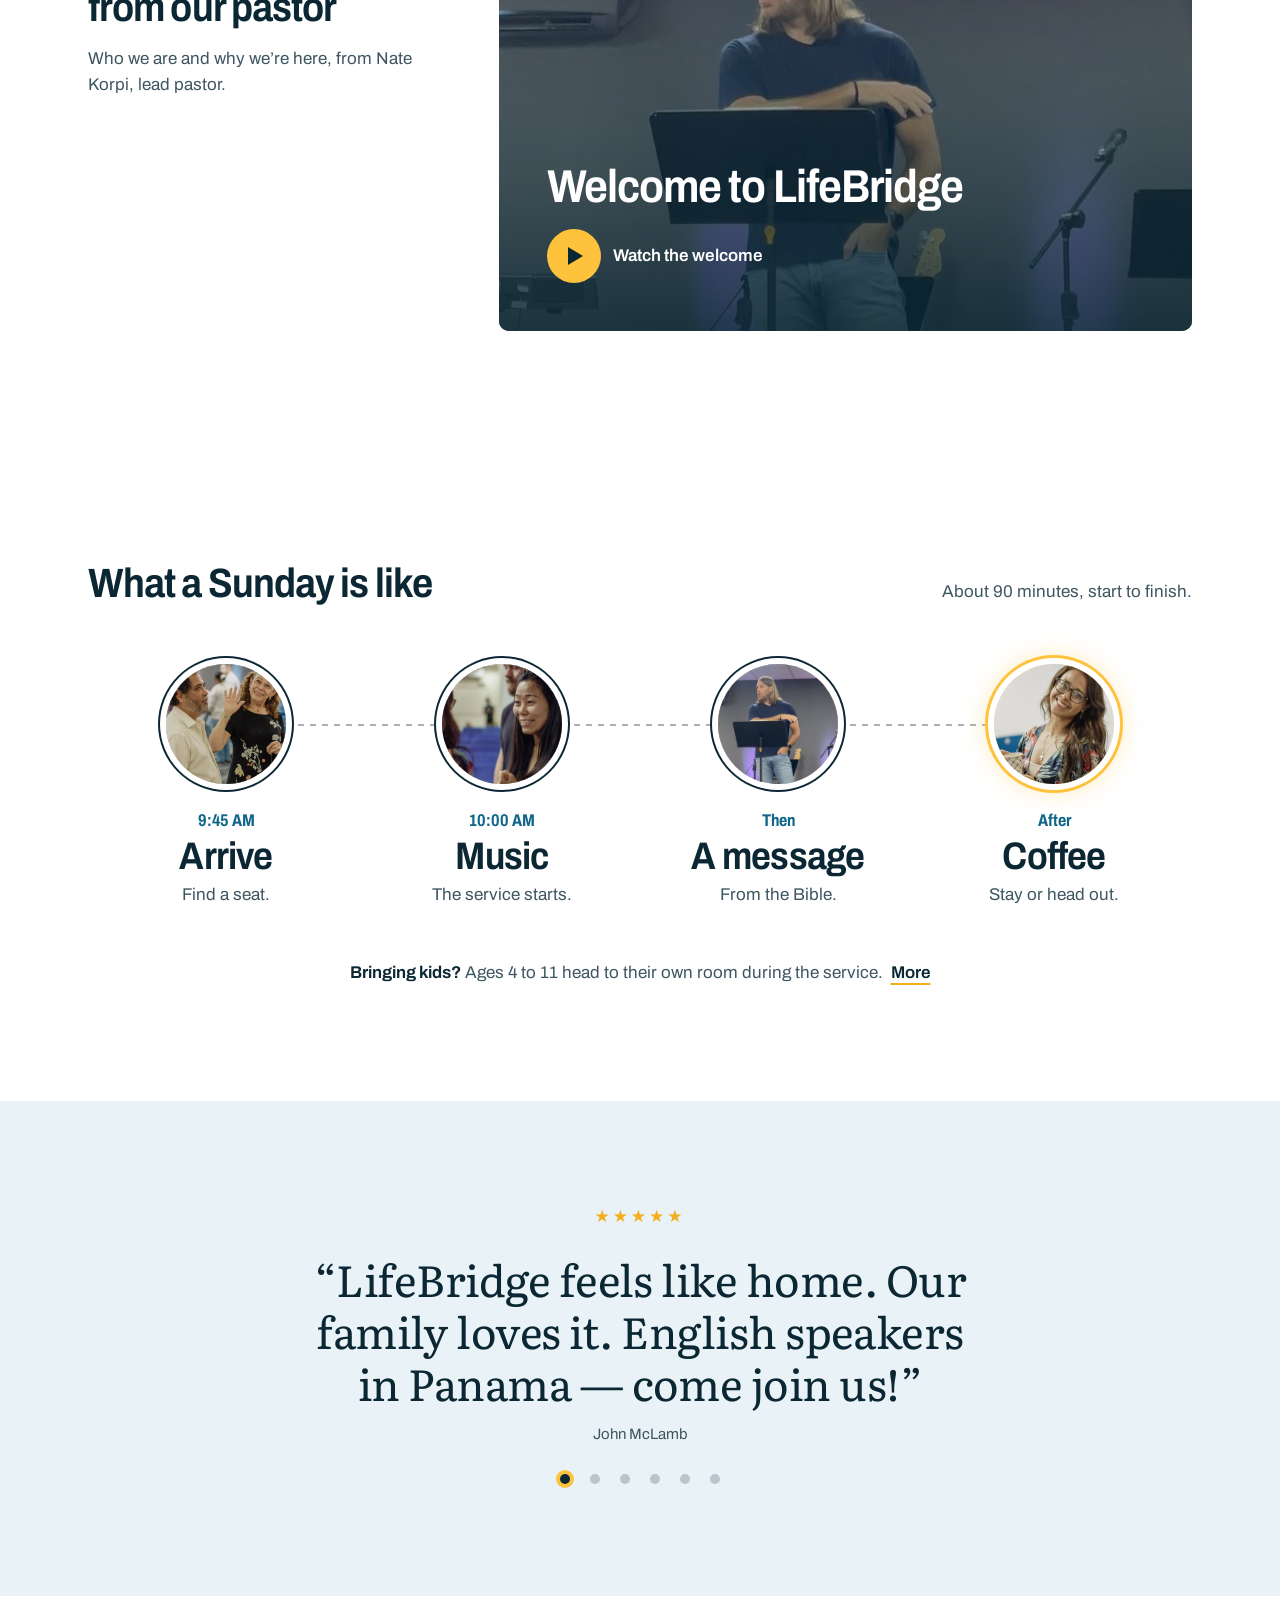
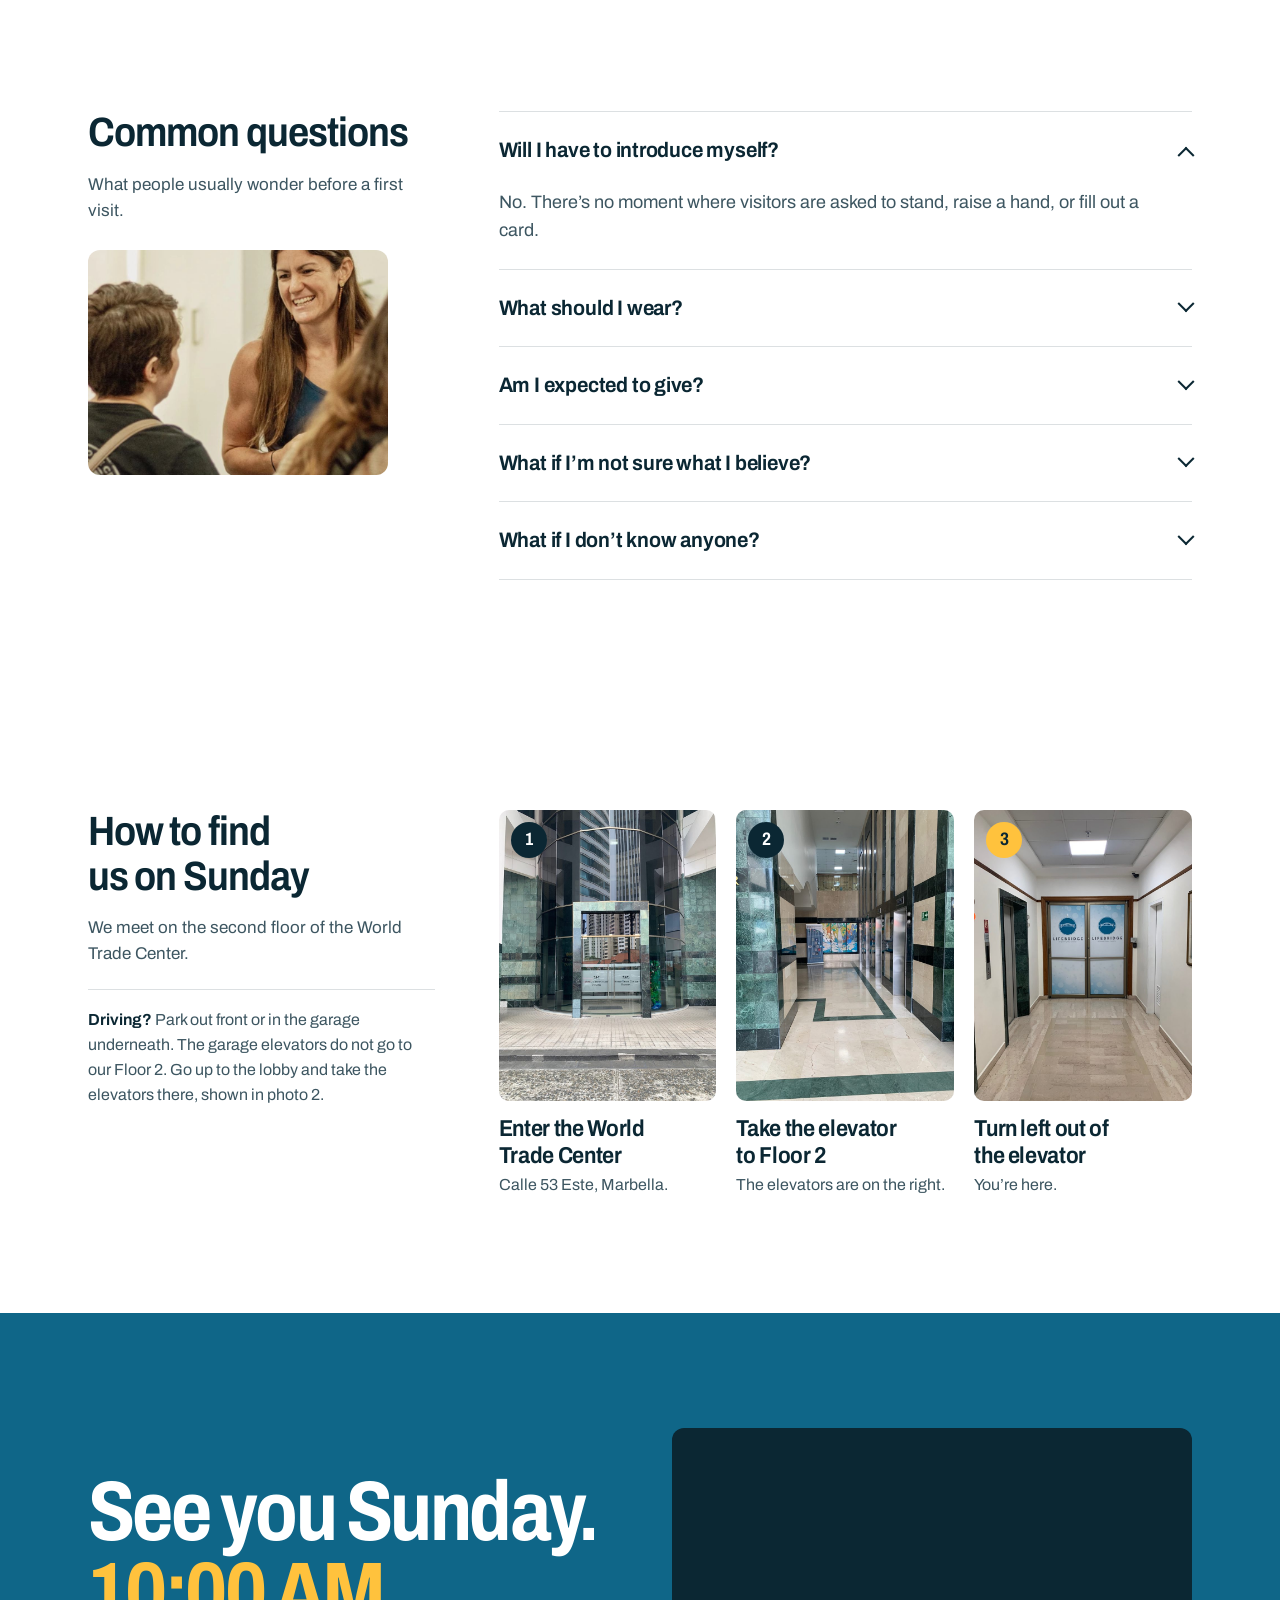
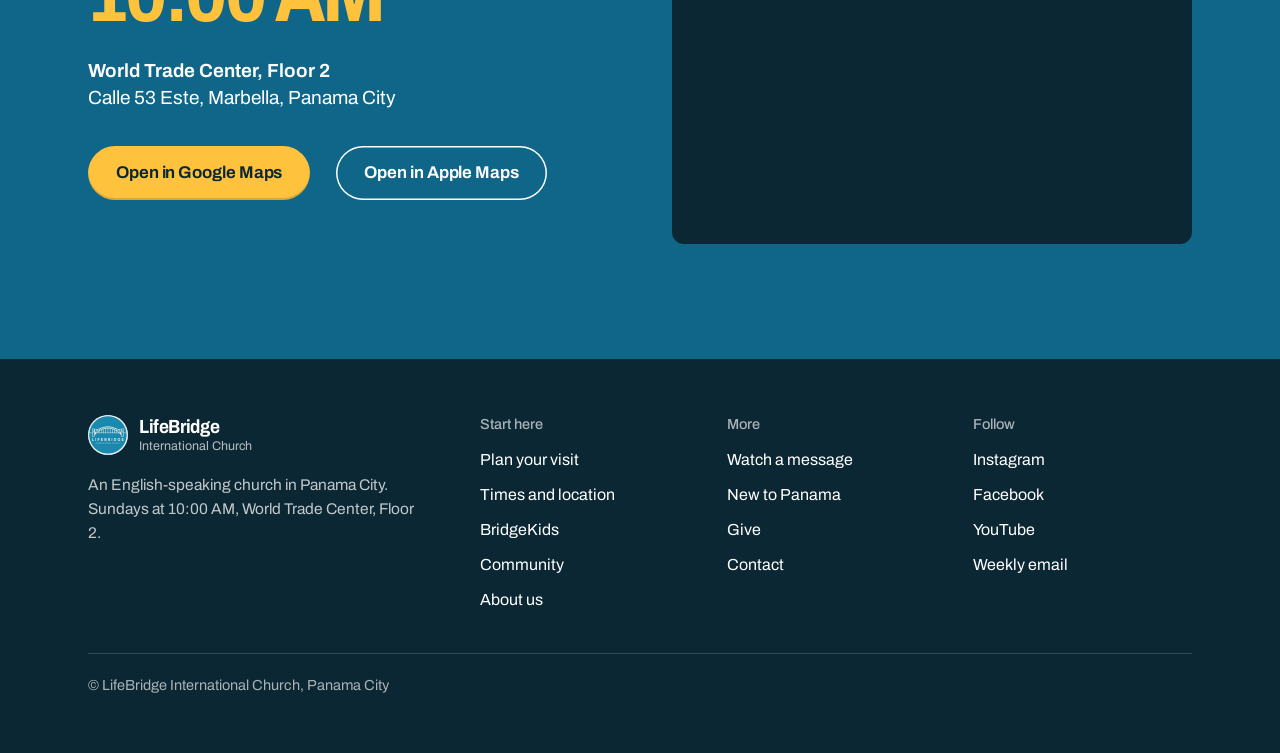
==== commit 864b47cd: "Add files via upload" ====
--- a/index.html
+++ b/index.html
@@ -4,18 +4,19 @@
 <meta charset="UTF-8">
 <meta name="viewport" content="width=device-width, initial-scale=1">
 <title>English-Speaking Church in Panama City — LifeBridge International Church</title>
-<meta name="description" content="LifeBridge International Church — English-speaking, non-denominational, Panama City. Sundays 10:00 AM at the World Trade Center. A real community of expats, families, and anyone asking the hard questions.">
+<meta name="description" content="An English-speaking church in Panama City. Sundays at 10:00 AM at the World Trade Center, Floor 2. Most of us came from somewhere else.">
 <link rel="canonical" href="https://lifebridgeic.com/">
 <meta property="og:type" content="website">
 <meta property="og:site_name" content="LifeBridge International Church">
 <meta property="og:title" content="English-Speaking Church in Panama City — LifeBridge International Church">
-<meta property="og:description" content="LifeBridge International Church — English-speaking, non-denominational, Panama City. Sundays 10:00 AM at the World Trade Center. A real community of expats, families, and anyone asking the hard questions.">
+<meta property="og:description" content="An English-speaking church in Panama City. Sundays at 10:00 AM at the World Trade Center, Floor 2. Most of us came from somewhere else.">
 <meta property="og:image" content="https://lifebridgeic.com/assets/img/group-wide.jpg">
 <meta name="theme-color" content="#0B2733">
 <link rel="icon" type="image/jpeg" href="favicon.jpg">
 <link rel="preload" href="assets/fonts/archivo.woff2" as="font" type="font/woff2" crossorigin>
 <link rel="stylesheet" href="assets/site.css">
 <script type="application/ld+json">{"@context": "https://schema.org", "@type": "Church", "name": "LifeBridge International Church", "url": "https://lifebridgeic.com/", "image": "https://lifebridgeic.com/assets/img/group-wide.jpg", "address": {"@type": "PostalAddress", "streetAddress": "World Trade Center, Floor 2, Calle 53 Este, Marbella", "addressLocality": "Panama City", "addressCountry": "PA"}, "sameAs": ["https://www.instagram.com/lifebridgeic", "https://www.facebook.com/lifebridgeic", "https://www.youtube.com/channel/UC1uYoyE02tunZLR449S-I2g"], "hasMap": "https://maps.app.goo.gl/PTKHtnqcWMbLNssR7"}</script>
+<script type="application/ld+json">{"@context": "https://schema.org", "@type": "FAQPage", "mainEntity": [{"@type": "Question", "name": "Will I have to introduce myself?", "acceptedAnswer": {"@type": "Answer", "text": "No. There’s no moment where visitors are asked to stand, raise a hand, or fill out a card."}}, {"@type": "Question", "name": "What should I wear?", "acceptedAnswer": {"@type": "Answer", "text": "Whatever you’re comfortable in. On any given Sunday you’ll see shorts and sandals next to button-down shirts. Nobody is checking."}}, {"@type": "Question", "name": "Am I expected to give?", "acceptedAnswer": {"@type": "Answer", "text": "No. An offering is taken during the service; visitors aren’t expected to give."}}, {"@type": "Question", "name": "What if I’m not sure what I believe?", "acceptedAnswer": {"@type": "Answer", "text": "That’s fine, and you won’t be the only one. Some people here have believed this their whole lives. Some are working out whether they believe any of it."}}, {"@type": "Question", "name": "What if I don’t know anyone?", "acceptedAnswer": {"@type": "Answer", "text": "There’s coffee before and after, and people stay and talk. That’s where most people meet someone."}}]}</script>
 </head>
 <body class="p-home">
 <a class="skip" href="#main">Skip to content</a>
@@ -26,13 +27,13 @@
 <header class="head"><div class="wrap">
   <a class="brand" href="./" aria-label="LifeBridge International Church, home"><img src="assets/img/logo.png" width="40" height="40" alt=""><span><b>LifeBridge</b><span>International Church</span></span></a>
   <nav class="nav" aria-label="Main"><a href="visit/">Visit</a><a href="sundays/">Sundays</a><a href="kids/">Kids</a><a href="community/">Community</a><a href="about/">About</a><a href="watch/">Watch</a></nav>
-  <a class="btn small" href="visit/">Plan your visit</a>
+  <a class="btn small" href="#sunday">Plan your visit</a>
   <button class="menu-btn" type="button" aria-expanded="false" aria-controls="drawer">Menu</button>
 </div></header>
 <div class="drawer" id="drawer" role="dialog" aria-modal="true" aria-label="Menu">
   <button class="close" type="button">Close</button>
   <nav aria-label="All pages"><a href="visit/">Plan your visit</a><a href="sundays/">Times and location</a><a href="kids/">BridgeKids</a><a href="community/">Community</a><a href="about/">About us</a><a href="watch/">Watch a message</a><a href="new-to-panama/">New to Panama</a><a href="give/">Give</a><a href="contact/">Contact</a></nav>
-  <a class="btn" href="visit/">Plan your visit</a>
+  <a class="btn" href="#sunday">Plan your visit</a>
   <p>Sundays, <span data-s="time">10:00 AM</span>. <span data-s="place.name">World Trade Center</span>, <span data-s="place.floor">Floor 2</span>, <span data-s="place.street">Calle 53 Este, Marbella</span>.</p>
 </div>
 <main id="main">
@@ -40,7 +41,7 @@
   <div>
     <h1>An English-speaking church in Panama&nbsp;City.</h1>
     <p class="lede">Sundays are entirely in English. Most of us came from somewhere else, and many arrived not knowing anyone.</p>
-    <div class="actions"><a class="btn" href="visit/">Plan your first Sunday</a></div>
+    <div class="actions"><a class="btn" href="#sunday">Plan your first Sunday</a></div>
   </div>
   <div class="collage">
     <figure class="p1"><img src="assets/img/contact-hero.jpg" width="820" height="1025" alt="A member smiling as she greets someone before the service" fetchpriority="high"></figure>
@@ -50,42 +51,46 @@
 </div></section>
 
 <section class="sec who"><div class="wrap">
-  <div class="who-top"><h2>Come as you are.</h2><p>Many of us are expats, professionals, families and retirees, from more than 20 nations. <a class="link" href="about/">What we believe</a></p></div>
+  <div class="who-top"><h2>Come as you are.</h2><p>Many of us are expats, professionals, families and retirees from more than 20 nations.</p></div>
   <div class="faces"><figure><img src="assets/img/face-1.jpg" width="520" height="693" alt="A member mid-conversation after the service" loading="lazy" decoding="async"></figure><figure><img src="assets/img/face-2.jpg" width="520" height="693" alt="Two members talking on a Sunday morning" loading="lazy" decoding="async"></figure><figure><img src="assets/img/face-4.jpg" width="520" height="693" alt="A member with a coffee before the service" loading="lazy" decoding="async"></figure><figure><img src="assets/img/face-5.jpg" width="520" height="693" alt="Two members greeting each other" loading="lazy" decoding="async"></figure><figure><img src="assets/img/face-6.jpg" width="520" height="693" alt="Two members talking by the chairs" loading="lazy" decoding="async"></figure><figure><img src="assets/img/face-3.jpg" width="520" height="693" alt="A child arriving on a Sunday morning" loading="lazy" decoding="async"></figure></div>
 </div></section>
 
 <section class="sec "><div class="wrap cols">
-  <div class="sec-head"><h2>How to find us on Sunday</h2><p>We meet on the second floor of an office tower. Here is the walk from the street to a seat.</p><a class="link" href="visit/">What to expect on your first Sunday</a></div>
-  <div class="sec-body"><ol class="route" style="--n:3"><li><figure data-zoom><img src="assets/img/find-entrance.jpg" width="780" height="1040" alt="The World Trade Center entrance on Calle 53 Este" loading="lazy" decoding="async"></figure><div class="cap"><h3><span class=t><span data-s="arrive">9:45 AM</span></span>Arrive at the <span data-s="place.name">World Trade Center</span></h3></div></li><li><figure data-zoom><img src="assets/img/find-lobby.jpg" width="780" height="1040" alt="The World Trade Center lobby, elevators on the right" loading="lazy" decoding="async"></figure><div class="cap"><h3><span class=t>Before <span data-s="time-short">10:00</span></span>Take the elevator on the right to <span data-s="place.floor">Floor 2</span></h3></div></li><li><figure data-zoom><img src="assets/img/find-doors.jpg" width="780" height="1040" alt="The LifeBridge doors on the second floor" loading="lazy" decoding="async"></figure><div class="cap"><h3><span class=t><span data-s="time">10:00 AM</span></span>Our doors are straight ahead. The service starts.</h3></div></li></ol></div>
+  <div class="sec-head"><h2>A short welcome from our pastor</h2><p>Who we are and why we&rsquo;re here, from Nate Korpi, lead pastor.</p></div>
+  <div class="sec-body"><div class="player" data-video="welcome" data-yt="https://www.youtube.com/embed/Gqqq2FBiNDA?autoplay=1&amp;rel=0&amp;modestbranding=1" data-page="https://www.youtube.com/watch?v=Gqqq2FBiNDA"><button class="poster" type="button" aria-label="Play the welcome video" style="background-image:linear-gradient(180deg,rgba(11,39,51,.15),rgba(11,39,51,.86)),url(assets/img/nate-preaching.jpg)"><b>Welcome to LifeBridge</b><span><i aria-hidden="true"></i>Watch the welcome</span></button></div></div>
+</div></section>
+<section class="sec"><div class="wrap">
+  <div class="day-head"><h2>What a Sunday is like</h2><p>About 90 minutes, start to finish.</p></div>
+  <ol class="day">
+    <li><figure><img src="assets/img/about-hero.jpg" width="820" height="1025" alt="Two members waving hello on a Sunday" loading="lazy" decoding="async"></figure><b><span data-s="arrive">9:45 AM</span></b><h3>Arrive</h3><p>Find a seat.</p></li>
+    <li><figure><img src="assets/img/face-1.jpg" width="520" height="693" alt="A member mid-conversation on a Sunday morning" loading="lazy" decoding="async"></figure><b><span data-s="time">10:00 AM</span></b><h3>Music</h3><p>The service starts.</p></li>
+    <li><figure><img src="assets/img/sunday-message.jpg" width="720" height="540" alt="Pastor Nate Korpi preaching on a Sunday" loading="lazy" decoding="async"></figure><b>Then</b><h3>A message</h3><p>From the Bible.</p></li>
+    <li><figure><img src="assets/img/sunday-coffee.jpg" width="640" height="480" alt="A member with a coffee after the service" loading="lazy" decoding="async"></figure><b>After</b><h3>Coffee</h3><p>Stay or head out.</p></li>
+  </ol>
+  <p class="day-kids"><b>Bringing kids?</b> Ages 4 to 11 head to their own room during the service. <a class="link" href="kids/" aria-label="More about BridgeKids">More</a></p>
 </div></section>
 
-<section class="rev2" aria-label="What visitors say">
-  <figure class="rev2-photo"><img src="assets/img/community-hero.jpg" width="1100" height="756" alt="Friends from LifeBridge together after a Sunday service" loading="lazy" decoding="async"></figure>
-  <div class="rev2-text"><div data-reviews>
-    <span class="stars" aria-label="Five stars">&#9733;&#9733;&#9733;&#9733;&#9733;</span>
-    <div class="rev2-quotes"><blockquote class=on><p>&ldquo;LifeBridge feels like home. Our family loves it. English speakers in Panama &mdash; come join us!&rdquo;</p><footer>John McLamb</footer></blockquote><blockquote><p>&ldquo;Everyone is so welcoming and is sure to make you feel at home regardless of where you are coming from.&rdquo;</p><footer>Victor Chang</footer></blockquote><blockquote><p>&ldquo;Great church to meet other expats. Very friendly and welcoming folks.&rdquo;</p><footer>TinyCabinWanderer</footer></blockquote><blockquote><p>&ldquo;One feels immediately welcomed into a friendly atmosphere.&rdquo;</p><footer>Kevin Martens</footer></blockquote><blockquote><p>&ldquo;It&rsquo;s an international church, everything is in English. Very community-focused, very diverse.&rdquo;</p><footer>Myriah Smith</footer></blockquote><blockquote><p>&ldquo;Friendly, multicultural congregation with solid Bible teaching.&rdquo;</p><footer>Don Le Feuvre</footer></blockquote></div>
-    <div class="rev2-nav">
-      <button type="button" data-d="-1" aria-label="Previous review">&#8592;</button>
-      <button type="button" data-d="1" aria-label="Next review">&#8594;</button>
-      <a class="link" href="https://share.google/dzNWTAIwe4eBI2IUv" target="_blank" rel="noopener noreferrer">Google reviews</a>
-    </div>
-  </div></div>
-</section>
-
-<section class="sec"><div class="wrap stack">
-  <div class="sec-head"><h2>Which one sounds like you?</h2></div>
-  <div class="doors">
-    <a href="kids/"><img src="assets/img/door-kids.jpg" width="720" height="900" alt="A child in the BridgeKids room on a Sunday morning" loading="lazy" decoding="async"><div><h3>Families with kids</h3><p>BridgeKids runs during the service, ages 4 to 11.</p></div></a>
-    <a href="community/"><img src="assets/img/door-community.jpg" width="720" height="900" alt="Two members greeting each other after the service" loading="lazy" decoding="async"><div><h3>Looking for community</h3><p>LifeGroups meet in homes around the city. Join any week.</p></div></a>
-    <a href="new-to-panama/"><img src="assets/img/door-panama.jpg" width="720" height="900" alt="The Panama City skyline at dusk along the Cinta Costera" loading="lazy" decoding="async"><div><h3>New to Panama</h3><p>What our people learned the hard way about the city.</p></div></a>
-  </div>
+<section class="rev3" aria-label="What visitors say"><div class="wrap" data-reviews>
+  <span class="stars" aria-label="Five stars">&#9733;&#9733;&#9733;&#9733;&#9733;</span>
+  <div class="rev2-quotes"><blockquote class=on><p>&ldquo;LifeBridge feels like home. Our family loves it. English speakers in Panama &mdash; come join us!&rdquo;</p><footer>John McLamb</footer></blockquote><blockquote><p>&ldquo;Everyone is so welcoming and is sure to make you feel at home regardless of where you are coming from.&rdquo;</p><footer>Victor Chang</footer></blockquote><blockquote><p>&ldquo;Great church to meet other expats. Very friendly and welcoming folks.&rdquo;</p><footer>TinyCabinWanderer</footer></blockquote><blockquote><p>&ldquo;One feels immediately welcomed into a friendly atmosphere.&rdquo;</p><footer>Kevin Martens</footer></blockquote><blockquote><p>&ldquo;It&rsquo;s an international church, everything is in English. Very community-focused, very diverse.&rdquo;</p><footer>Myriah Smith</footer></blockquote><blockquote><p>&ldquo;Friendly, multicultural congregation with solid Bible teaching.&rdquo;</p><footer>Don Le Feuvre</footer></blockquote></div>
+  <div class="rev3-dots"><button type="button" data-go="0" aria-label="Review 1 of 6" class=on></button><button type="button" data-go="1" aria-label="Review 2 of 6"></button><button type="button" data-go="2" aria-label="Review 3 of 6"></button><button type="button" data-go="3" aria-label="Review 4 of 6"></button><button type="button" data-go="4" aria-label="Review 5 of 6"></button><button type="button" data-go="5" aria-label="Review 6 of 6"></button></div>
 </div></section>
 
-<section class="sec rule"><div class="wrap cols">
-  <div class="sec-head"><h2>A short welcome from our pastor</h2><p>Who we are and why we&rsquo;re here, from Nate Korpi, lead pastor.</p><a class="link" data-link="welcome" href="https://www.youtube.com/watch?v=Gqqq2FBiNDA" target="_blank" rel="noopener noreferrer">Watch on YouTube</a></div>
-  <div class="sec-body"><div class="player" data-video="welcome" data-yt="https://www.youtube.com/embed/Gqqq2FBiNDA?autoplay=1&amp;rel=0&amp;modestbranding=1" data-page="https://www.youtube.com/watch?v=Gqqq2FBiNDA"><button class="poster" type="button" aria-label="Play the welcome video" style="background-image:linear-gradient(180deg,rgba(11,39,51,.15),rgba(11,39,51,.86)),url(assets/img/nate-preaching.jpg)"><b>Welcome to LifeBridge</b><span><i aria-hidden="true"></i>Watch the welcome</span></button></div></div>
+<section class="sec faq-l"><div class="wrap cols">
+  <div class="sec-head"><h2>Common questions</h2><p>What people usually wonder before a first visit.</p><figure><img src="assets/img/visit-hero.jpg" width="820" height="1025" alt="A member greeting a family before the service" loading="lazy" decoding="async"></figure></div>
+  <div class="sec-body"><div class="faq"><details open><summary>Will I have to introduce myself?</summary><p>No. There&rsquo;s no moment where visitors are asked to stand, raise a hand, or fill out a card.</p></details><details><summary>What should I wear?</summary><p>Whatever you&rsquo;re comfortable in. On any given Sunday you&rsquo;ll see shorts and sandals next to button-down shirts. Nobody is checking.</p></details><details><summary>Am I expected to give?</summary><p>No. An offering is taken during the service; visitors aren&rsquo;t expected to give.</p></details><details><summary>What if I&rsquo;m not sure what I believe?</summary><p>That&rsquo;s fine, and you won&rsquo;t be the only one. Some people here have believed this their whole lives. Some are working out whether they believe any of it.</p></details><details><summary>What if I don&rsquo;t know anyone?</summary><p>There&rsquo;s coffee before and after, and people stay and talk. That&rsquo;s where most people meet someone.</p></details></div></div>
 </div></section>
-<section class="sec blue close on-dark" aria-labelledby="close-h"><div class="wrap">
+
+<section class="sec"><div class="wrap cols">
+  <div class="sec-head"><h2>How to find us on Sunday</h2><p>We meet on the second floor of the <span data-s="place.name">World Trade Center</span>.</p><p class="find-park"><b>Driving?</b> Park out front or in the garage underneath. The garage elevators do not go to our <span data-s="place.floor">Floor 2</span>. Go up to the lobby and take the elevators there, shown in photo&nbsp;2.</p></div>
+  <ol class="find3">
+    <li><figure data-zoom><img src="assets/img/find-entrance.jpg" width="780" height="1040" alt="The World Trade Center entrance on Calle 53 Este" loading="lazy" decoding="async"><i aria-hidden="true">1</i></figure><h3>Enter the <span data-s="place.name">World Trade Center</span></h3><p><span data-s="place.street">Calle 53 Este, Marbella</span>.</p></li>
+    <li><figure data-zoom><img src="assets/img/find-lobby.jpg" width="780" height="1040" alt="The World Trade Center lobby, elevators on the right" loading="lazy" decoding="async"><i aria-hidden="true">2</i></figure><h3>Take the elevator to <span data-s="place.floor">Floor 2</span></h3><p>The elevators are on the right.</p></li>
+    <li><figure data-zoom><img src="assets/img/find-doors.jpg" width="780" height="1040" alt="The LifeBridge doors on the second floor" loading="lazy" decoding="async"><i aria-hidden="true">3</i></figure><h3>Turn left out of the elevator</h3><p>You&rsquo;re here.</p></li>
+  </ol>
+</div></section>
+
+<section id="sunday" class="sec blue close on-dark" aria-labelledby="close-h"><div class="wrap">
   <div>
     <h2 id="close-h">See you <span data-day>Sunday</span>. <span class="y" data-time>10:00 AM</span></h2>
     <address><b><span data-s="place.name">World Trade Center</span>, <span data-s="place.floor">Floor 2</span></b><span data-s="place.street">Calle 53 Este, Marbella</span>, Panama City</address>
@@ -101,7 +106,7 @@
   <div><h3>Follow</h3><ul><li><a href="https://www.instagram.com/lifebridgeic" target="_blank" rel="noopener noreferrer">Instagram</a></li><li><a href="https://www.facebook.com/lifebridgeic" target="_blank" rel="noopener noreferrer">Facebook</a></li><li><a href="https://www.youtube.com/channel/UC1uYoyE02tunZLR449S-I2g" target="_blank" rel="noopener noreferrer">YouTube</a></li><li><a data-link="links.email" href="http://eepurl.com/djqE1j" target="_blank" rel="noopener noreferrer">Weekly email</a></li></ul></div>
   <p class="legal">© LifeBridge International Church, Panama City</p>
 </div></footer>
-<div class="bar"><span><b>Sundays, <span data-s="time">10:00 AM</span></b><span data-s="place.name">World Trade Center</span>, <span data-s="place.floor">Floor 2</span></span><a class="btn small" href="visit/">Plan your visit</a></div>
+<div class="bar"><span><b>Sundays, <span data-s="time">10:00 AM</span></b><span data-s="place.name">World Trade Center</span>, <span data-s="place.floor">Floor 2</span></span><a class="btn small" href="#sunday">Plan your visit</a></div>
 <script src="assets/site.js" defer></script>
 </body>
 </html>
--- a/assets/site.css
+++ b/assets/site.css
@@ -81,8 +81,7 @@
   .drawer nav a{display:block;font-size:30px;font-weight:650;font-stretch:88%;letter-spacing:-.02em;text-decoration:none;padding:13px 0;border-bottom:1px solid rgba(255,255,255,.16)}
   .drawer .btn{margin-top:28px;width:100%}
   .drawer p{margin-top:22px;color:rgba(255,255,255,.75);font-size:15.5px}
-  .strip .where{display:none}
-}
+  .strip .where{display:none}}
 
 /* hero */
 .hero{padding:clamp(40px,6vw,84px) 0 clamp(36px,5vw,64px)}
@@ -95,17 +94,10 @@
 .hero-photo img{width:100%;border-radius:6px;aspect-ratio:4/5;object-fit:cover}
 .hero-photo.land img{aspect-ratio:11/8}
 .hero-photo.top img{object-position:50% 20%}
-.trio{display:grid;grid-template-columns:repeat(3,1fr);gap:12px;align-items:start}
-.trio img{width:100%;aspect-ratio:3/4;object-fit:cover;border-radius:6px}
-.trio figure:nth-child(2){margin-top:40px}
-.trio figure:nth-child(3){margin-top:80px}
 @media (max-width:860px){
   .hero .hero-grid{grid-template-columns:1fr}
   .hero-photo{max-width:440px}
-  .hero.home .hero-grid{grid-template-columns:1fr}
-  .trio figure:nth-child(2){margin-top:20px}
-  .trio figure:nth-child(3){margin-top:40px}
-}
+  .hero.home .hero-grid{grid-template-columns:1fr}}
 
 /* the board: the facts a visitor needs, set like a building directory */
 .board{background:var(--canal);color:#fff;border-radius:14px;display:grid;grid-template-columns:repeat(var(--n,3),minmax(0,1fr)) auto;overflow:hidden}
@@ -128,8 +120,7 @@
   .board .floor{grid-column:1/-1;border-left:0!important;border-top:0}
   .board .floor p{max-width:none}
   .lamp{width:64px;height:64px;font-size:34px}
-  .board > div.wide{grid-column:1/-1;border-left:0!important;border-top:1px solid rgba(255,255,255,.2)}
-}
+  .board > div.wide{grid-column:1/-1;border-left:0!important;border-top:1px solid rgba(255,255,255,.2)}}
 
 /* sections: heading in the margin column, content beside it */
 .sec{padding:clamp(56px,7.5vw,104px) 0}
@@ -142,17 +133,9 @@
 .sec .wrap.stack > .sec-head{margin-bottom:clamp(28px,3.5vw,44px);max-width:760px}
 @media (max-width:860px){.sec .wrap.cols{grid-template-columns:1fr}}
 @media (min-width:861px){.sec-head.sticky{position:sticky;top:104px}}
-
-/* statement */
-.statement{font-family:var(--serif);font-size:clamp(25px,3vw,40px);line-height:1.22;letter-spacing:-.015em;max-width:22em;text-wrap:balance}
-.statement em{font-style:italic}
 .faces{display:grid;grid-template-columns:repeat(6,1fr);gap:12px;margin-top:clamp(32px,4vw,52px)}
 .faces img{width:100%;aspect-ratio:3/4;object-fit:cover;border-radius:6px}
 @media (max-width:760px){.faces{grid-template-columns:repeat(3,1fr)}}
-.facts{display:flex;flex-wrap:wrap;gap:14px 44px;margin-top:30px}
-.facts div{display:flex;align-items:baseline;gap:10px}
-.facts dt{order:2;color:var(--ink-2);font-size:15.5px}
-.facts dd{font-weight:700;font-stretch:76%;font-size:28px;line-height:1}
 
 /* steps: a real sequence, timed */
 .steps{border-top:1px solid var(--rule)}
@@ -259,14 +242,6 @@
 .pillars > div:first-child{border-left:0;padding-left:0}
 .pillars p{color:var(--ink-2);margin-top:8px}
 @media (max-width:700px){.pillars{grid-template-columns:1fr}.pillars > div{border-left:0;padding:18px 0;border-top:1px solid var(--rule)}}
-
-/* reviews */
-.quotes{columns:2;column-gap:clamp(24px,4vw,56px)}
-.quotes blockquote{break-inside:avoid;padding:0 0 30px}
-.quotes p{font-family:var(--serif);font-size:clamp(20px,1.8vw,24px);line-height:1.36;letter-spacing:-.005em;text-wrap:pretty}
-.quotes footer{margin-top:10px;font-size:15px;color:var(--ink-2)}
-.quotes blockquote:first-child p{font-size:clamp(25px,2.5vw,33px);line-height:1.24}
-@media (max-width:700px){.quotes{columns:1}}
 .stars{color:var(--lamp-deep);letter-spacing:3px;font-size:18px;display:block;margin-bottom:14px}
 .bigquote{max-width:900px}
 .bigquote p{font-family:var(--serif);font-size:clamp(28px,4vw,52px);line-height:1.14;letter-spacing:-.02em;text-wrap:balance}
@@ -399,8 +374,7 @@
 @media (max-width:560px){
   .route{grid-template-columns:1fr;gap:14px}
   .route li{display:grid;grid-template-columns:150px 1fr;gap:16px;align-items:center}
-  .route .cap{margin-top:0}
-}
+  .route .cap{margin-top:0}}
 @media (max-width:560px){.weeks ol li{padding:12px 2px 11px}.weeks .at{font-size:11.5px;font-stretch:75%;white-space:normal}.weeks .mo{font-size:13px}}
 
 /* forms */
@@ -437,21 +411,6 @@
 .zoom p{color:#fff;font-weight:600;margin-top:12px;text-align:center}
 .zoom button{display:block;margin:14px auto 0;min-height:44px;padding:0 22px;border-radius:999px;border:0;background:var(--lamp);color:var(--ink);font-weight:650;font-size:15.5px;cursor:pointer}
 
-/* reviews: colour blocks */
-.rev-head{display:flex;justify-content:space-between;align-items:flex-end;gap:16px 24px;flex-wrap:wrap;margin-bottom:28px}
-.rev-head > div{display:flex;align-items:center;gap:22px;flex-wrap:wrap}
-.rev-head .stars{margin:0}
-.rev-grid{display:grid;grid-template-columns:repeat(3,minmax(0,1fr));border-radius:16px;overflow:hidden}
-.rev-grid blockquote{padding:clamp(24px,3vw,40px);min-height:250px;display:flex;flex-direction:column;justify-content:space-between;gap:26px;background:#fff}
-.rev-grid p{font-family:var(--serif);font-size:clamp(20px,1.9vw,25px);line-height:1.3;text-wrap:pretty}
-.rev-grid footer{font-size:15px;font-weight:600}
-.rev-grid blockquote:nth-child(1){background:var(--canal);color:#fff}
-.rev-grid blockquote:nth-child(3){background:var(--lamp)}
-.rev-grid blockquote:nth-child(5){background:var(--ink);color:#fff}
-.rev-grid blockquote:nth-child(6){background:var(--bridge);color:#fff}
-@media (max-width:860px){.rev-grid{grid-template-columns:1fr 1fr}.rev-grid blockquote{min-height:200px}}
-@media (max-width:560px){.rev-grid{grid-template-columns:1fr}.rev-grid blockquote{min-height:0}}
-
 /* three ways to arrive, then one route */
 .arrive-l{font-size:15px;font-weight:600;color:var(--ink-2);margin-bottom:12px}
 .arrive-l.then{margin-top:26px}
@@ -491,24 +450,13 @@
 
 /* reviews: one at a time beside a photo */
 .rev2{display:grid;grid-template-columns:minmax(0,5fr) minmax(0,7fr);background:var(--mist)}
-.rev2-photo{min-height:400px;position:relative}
-.rev2-photo img{position:absolute;inset:0;width:100%;height:100%;object-fit:cover;object-position:50% 20%}
-.rev2-text{display:flex;align-items:center;padding:clamp(40px,6vw,88px) clamp(20px,5vw,80px)}
-.rev2-text > div{width:100%;max-width:640px}
 .rev2 .stars{margin-bottom:16px;font-size:16px}
 .rev2-quotes{display:grid}
 .rev2-quotes blockquote{grid-area:1/1;visibility:hidden;opacity:0;transition:opacity .45s var(--ease),visibility 0s .45s}
 .rev2-quotes blockquote.on{visibility:visible;opacity:1;transition:opacity .45s var(--ease)}
 .rev2-quotes p{font-family:var(--serif);font-size:clamp(22px,2.3vw,31px);line-height:1.28;letter-spacing:-.012em;text-wrap:balance}
 .rev2-quotes footer{margin-top:14px;font-size:15px;color:var(--ink-2)}
-.rev2-nav{display:flex;align-items:center;gap:4px;margin-top:26px}
-.rev2-nav button{width:44px;height:44px;border-radius:50%;border:0;background:transparent;color:var(--ink-2);font-size:20px;cursor:pointer;margin-left:-12px}
-.rev2-nav button + button{margin-left:0}
-.rev2-nav button:hover{background:rgba(11,39,51,.08);color:var(--ink)}
-.rev2-nav .count{font-size:15px;color:var(--ink-2);min-width:3.6em;text-align:center}
-.rev2-nav .pause{width:auto;height:46px;border-radius:999px;padding:0 16px;font-size:15px;font-weight:600}
-.rev2-nav .link{margin-left:auto;font-size:15px;font-weight:500;color:var(--ink-2);text-decoration-thickness:1px;text-decoration-color:currentColor}
-@media (max-width:860px){.rev2{grid-template-columns:1fr}.rev2-photo{min-height:240px}}
+@media (max-width:860px){.rev2{grid-template-columns:1fr}}
 
 /* home page: one even gap between sections */
 .p-home{--gap:clamp(72px,9vw,128px)}
@@ -520,3 +468,63 @@
 .p-home .sec.rule .wrap::before{display:none}
 .p-home .sec.rule:not(#_){padding-top:0}
 .p-home .sec.blue{padding:var(--gap) 0}
+.route-note{margin-top:28px;max-width:44em;color:var(--ink-2)}
+.route-note b{color:var(--ink)}
+.close .tell{background:#fff;color:var(--ink);border-radius:18px;padding:clamp(24px,3vw,36px);box-shadow:0 18px 44px rgba(11,39,51,.28)}
+.close .tell > h3{font-size:clamp(24px,2.4vw,30px);font-stretch:88%}
+.close .tell > p{color:var(--ink-2);margin:8px 0 22px}
+.close .tell .form{max-width:none}
+.close .tell .send{margin-top:0}
+.close .tell .btn{width:100%}
+.close .tell .or{margin-top:14px;text-align:center;font-size:15px;color:var(--ink-2)}
+.close .tell .form-done{background:var(--mist);color:var(--ink);padding:24px}
+.close .tell .form-done p{color:var(--ink-2)}
+
+/* what a Sunday is like: four photo stops on a line */
+.day-head{display:flex;justify-content:space-between;align-items:baseline;gap:12px 32px;flex-wrap:wrap;margin-bottom:clamp(36px,4.5vw,60px)}
+.day-head p{color:var(--ink-2)}
+.day{display:grid;grid-template-columns:repeat(4,minmax(0,1fr));position:relative}
+.day::before{content:"";position:absolute;left:12.5%;right:12.5%;top:60px;height:2px;background:repeating-linear-gradient(90deg,var(--ink) 0 6px,transparent 6px 12px);opacity:.35}
+.day li{position:relative;padding:0 12px;text-align:center}
+.day figure{width:120px;height:120px;border-radius:50%;overflow:hidden;margin:0 auto 24px;position:relative;z-index:1;box-shadow:0 0 0 6px #fff,0 0 0 8px var(--ink)}
+.day li:last-child figure{box-shadow:0 0 0 6px #fff,0 0 0 9px var(--lamp),0 0 30px rgba(255,194,61,.6)}
+.day img{width:100%;height:100%;object-fit:cover;object-position:50% 25%}
+.day b{display:block;font-weight:700;font-stretch:80%;font-size:17px;color:var(--canal);margin-bottom:2px}
+.day h3{font-size:clamp(26px,3vw,40px);font-stretch:88%;letter-spacing:-.02em;line-height:1.05}
+.day p{color:var(--ink-2);margin-top:6px}
+.day-kids{margin-top:clamp(32px,4vw,52px);color:var(--ink-2);text-align:center}
+.day-kids b{color:var(--ink);font-weight:650}
+@media (max-width:760px){.day{grid-template-columns:1fr 1fr;gap:36px 0}.day::before{display:none}.day figure{width:96px;height:96px;margin-bottom:18px}.day-head{justify-content:center;text-align:center}}
+.day-kids .link{color:var(--ink);margin-left:4px;white-space:nowrap}
+
+/* reviews: centred, one at a time */
+.rev3{background:var(--mist);text-align:center;padding:clamp(64px,8vw,112px) 0}
+.rev3 .stars{margin:0 0 22px;font-size:17px}
+.rev3 .rev2-quotes{max-width:820px;margin:0 auto}
+.rev3 .rev2-quotes blockquote{align-self:center}
+.rev3 .rev2-quotes p{font-size:clamp(24px,3.4vw,44px);line-height:1.2}
+.rev3-dots{display:flex;justify-content:center;margin-top:18px}
+.rev3-dots button{width:30px;height:30px;padding:0;border:0;background:none;cursor:pointer;display:grid;place-items:center}
+.rev3-dots button::before{content:"";width:10px;height:10px;border-radius:50%;background:rgba(11,39,51,.22);transition:background .2s,box-shadow .2s}
+.rev3-dots button:hover::before{background:rgba(11,39,51,.5)}
+.rev3-dots button.on::before{background:var(--ink);box-shadow:0 0 0 4px var(--lamp)}
+
+/* how to find us: title left, three numbered photos right */
+.sec-head .find-park{margin-top:22px;padding-top:18px;border-top:1px solid var(--rule);font-size:16px}
+.find-park b{color:var(--ink);font-weight:650}
+.find3{display:grid;grid-template-columns:repeat(3,minmax(0,1fr));gap:clamp(12px,1.6vw,20px)}
+.find3 figure{position:relative;cursor:zoom-in}
+.find3 figure:focus-visible{outline:3px solid var(--bridge);outline-offset:3px;border-radius:10px}
+.find3 img{width:100%;aspect-ratio:3/4;object-fit:cover;border-radius:10px}
+.find3 figure i{font-style:normal;position:absolute;left:12px;top:12px;width:36px;height:36px;border-radius:50%;background:var(--ink);color:#fff;display:grid;place-items:center;font-weight:700;font-stretch:80%;font-size:18px}
+.find3 li:last-child figure i{background:var(--lamp);color:var(--ink)}
+.find3 h3{margin-top:14px;font-size:clamp(19px,1.8vw,23px);font-stretch:90%;letter-spacing:-.015em;line-height:1.2}
+.find3 p{color:var(--ink-2);margin-top:3px;font-size:16px}
+@media (max-width:560px){.find3{grid-template-columns:1fr;gap:16px}.find3 li{display:grid;grid-template-columns:150px 1fr;gap:4px 16px;align-content:center;align-items:center}.find3 figure{grid-row:1/3}.find3 h3{margin-top:0;align-self:end}.find3 p{align-self:start}}
+
+/* common questions: title, line and photo on the left */
+.faq-l .sec-head figure{margin-top:26px;max-width:300px}
+.faq-l .sec-head img{width:100%;aspect-ratio:4/3;object-fit:cover;object-position:50% 30%;border-radius:12px}
+.faq-l .faq summary{padding:22px 0;font-size:21px}
+.faq-l .faq details p{font-size:18px;padding-bottom:24px}
+@media (max-width:860px){.faq-l .sec-head figure{max-width:none}.faq-l .sec-head img{aspect-ratio:16/9}}
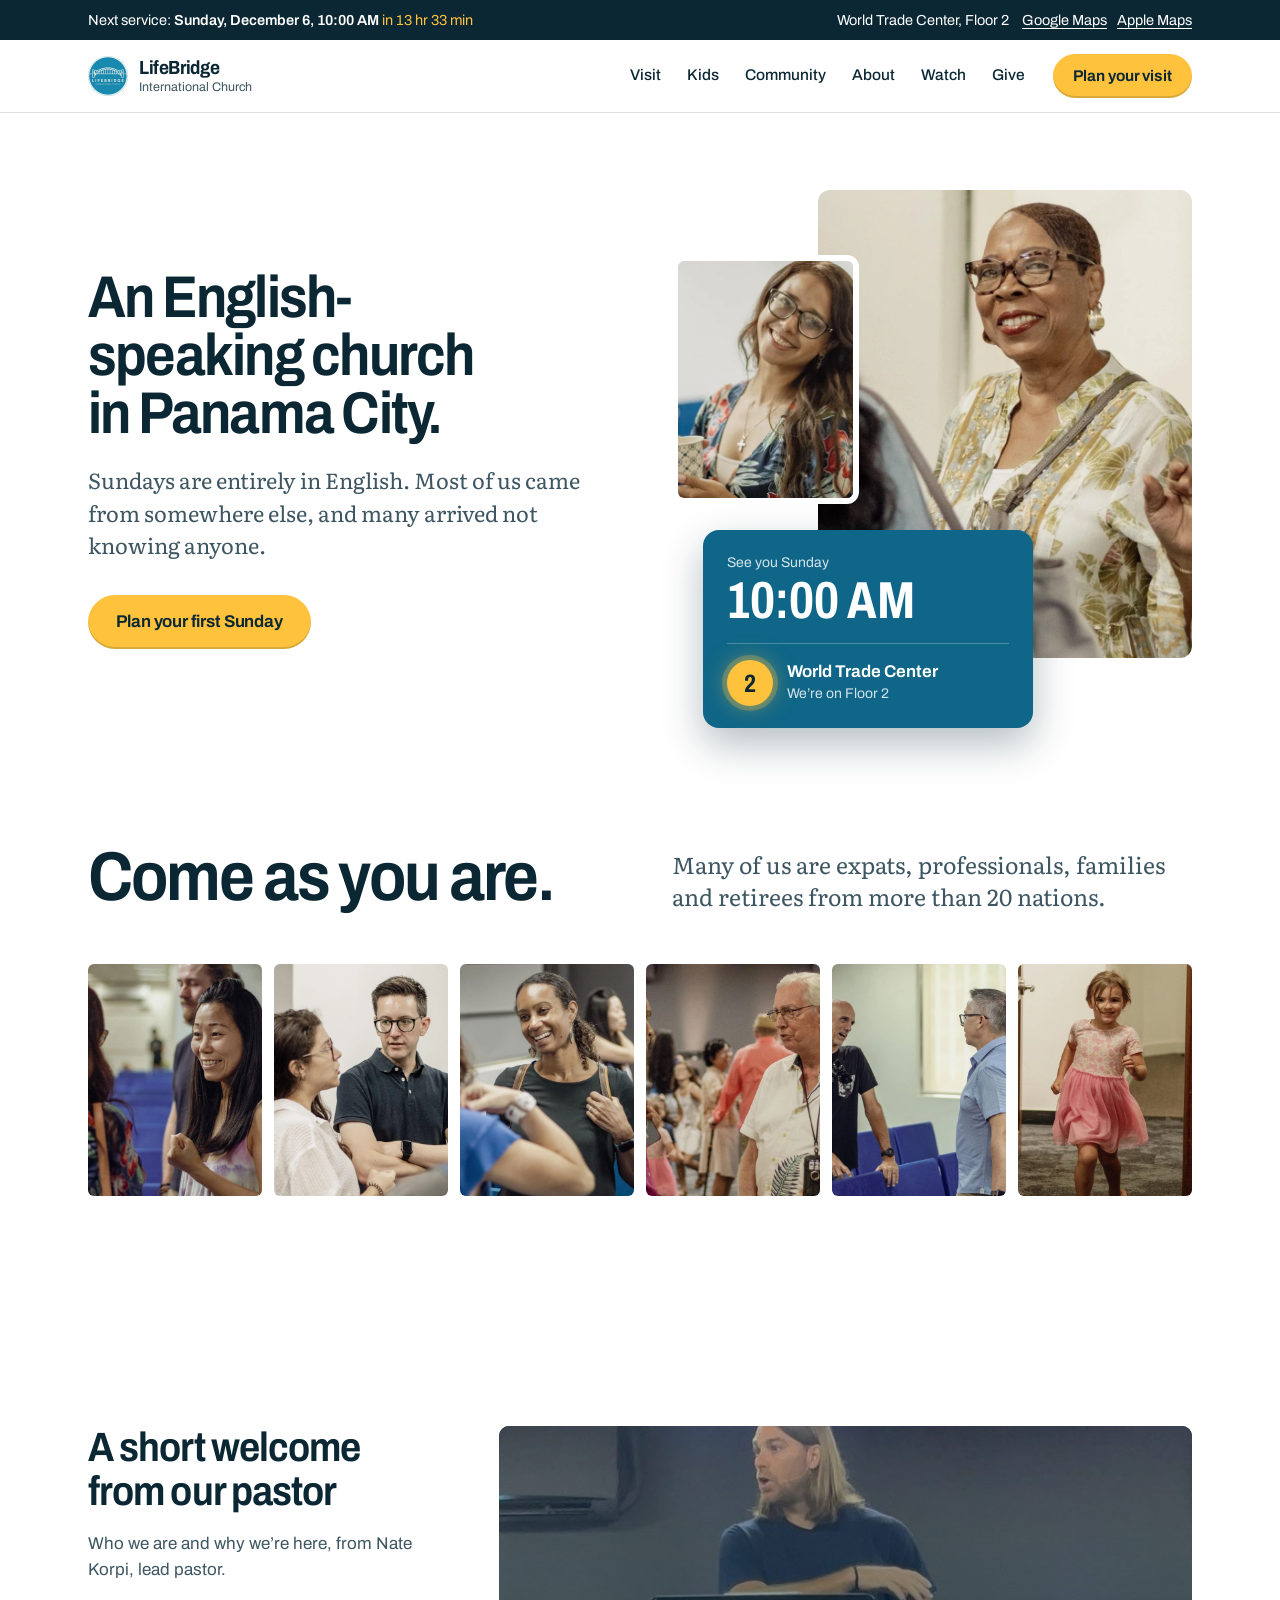
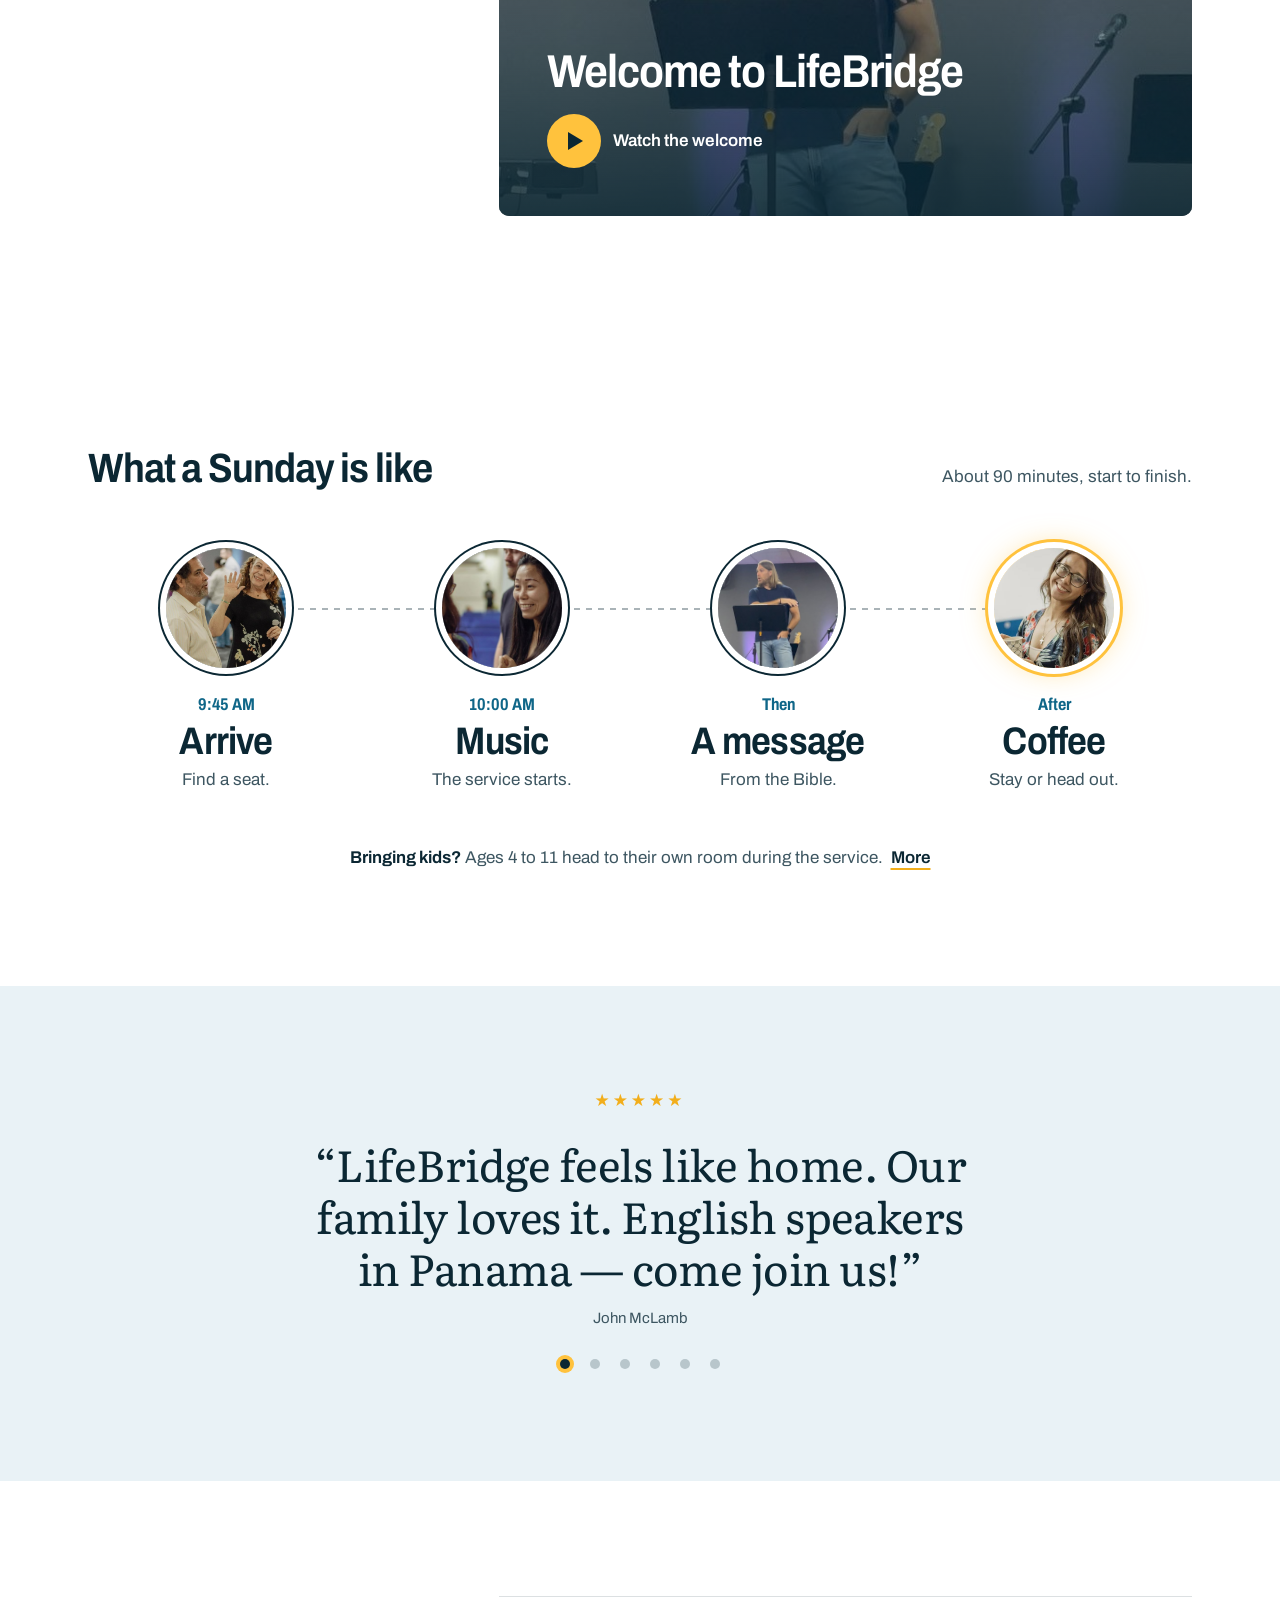
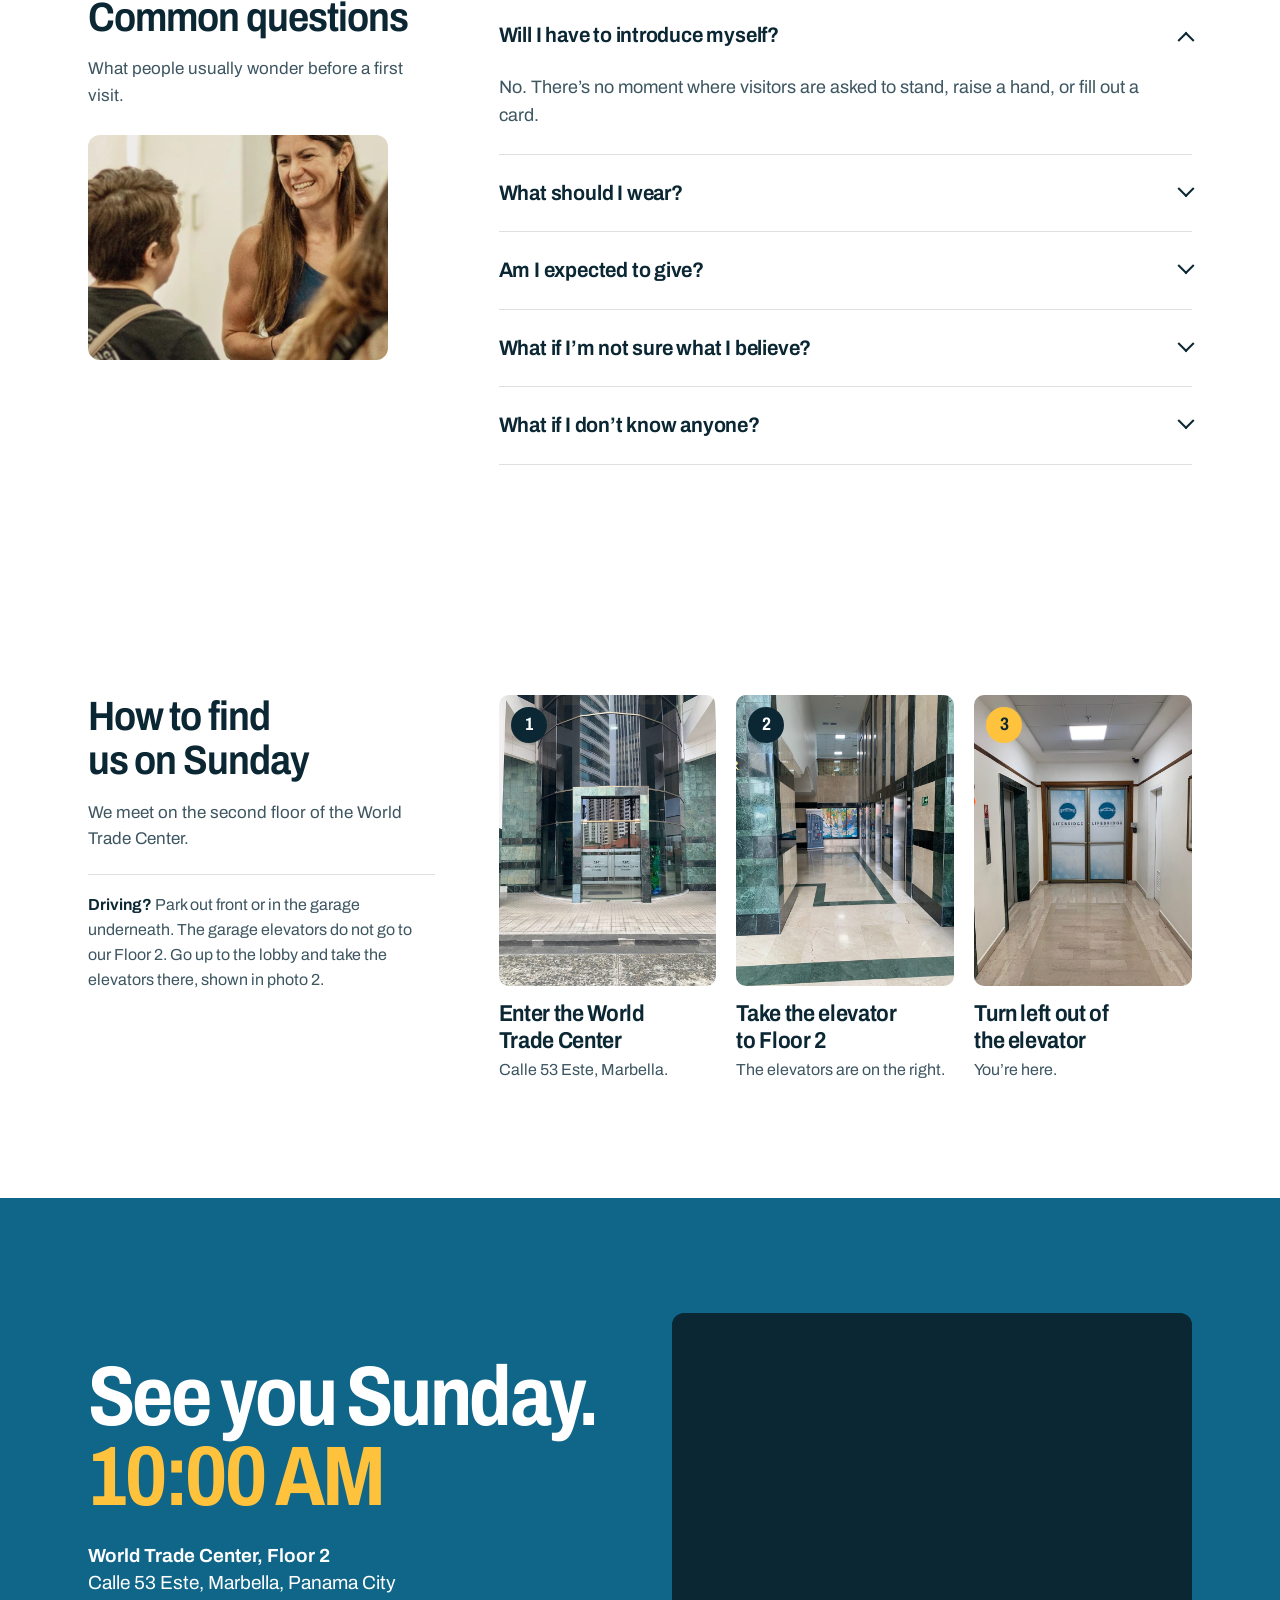
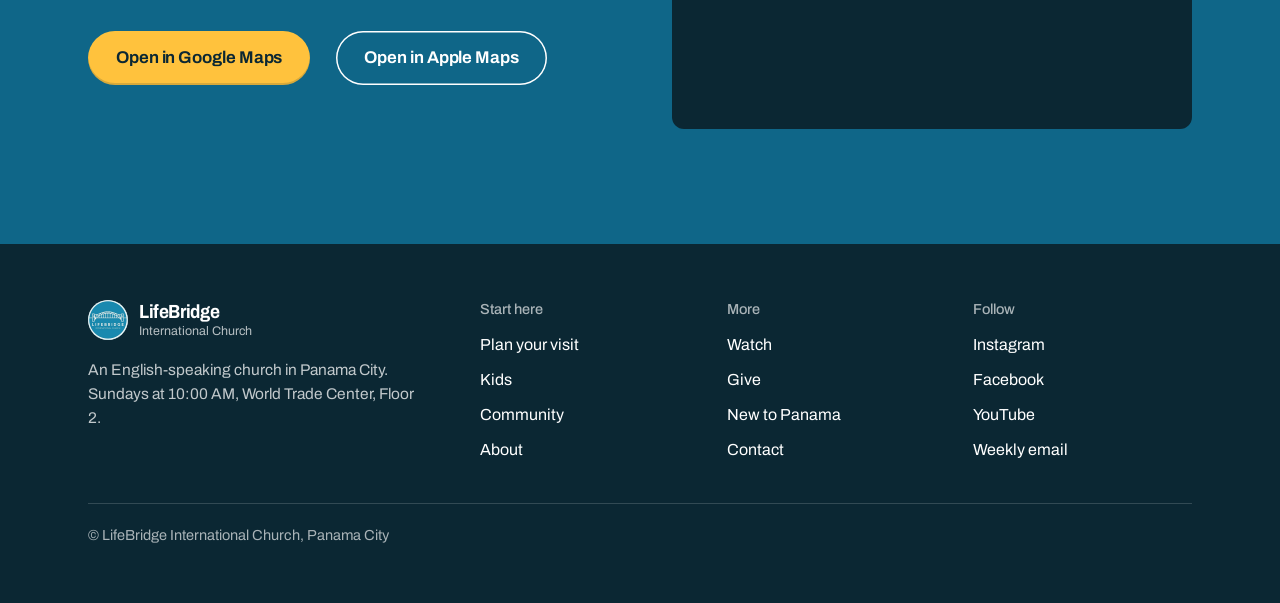
==== commit 750487e0: "Add files via upload" ====
--- a/index.html
+++ b/index.html
@@ -26,13 +26,13 @@
 </div><p class="notice wrap" data-notice hidden></p></div>
 <header class="head"><div class="wrap">
   <a class="brand" href="./" aria-label="LifeBridge International Church, home"><img src="assets/img/logo.png" width="40" height="40" alt=""><span><b>LifeBridge</b><span>International Church</span></span></a>
-  <nav class="nav" aria-label="Main"><a href="visit/">Visit</a><a href="sundays/">Sundays</a><a href="kids/">Kids</a><a href="community/">Community</a><a href="about/">About</a><a href="watch/">Watch</a></nav>
+  <nav class="nav" aria-label="Main"><a href="visit/">Visit</a><a href="kids/">Kids</a><a href="community/">Community</a><a href="about/">About</a><a href="watch/">Watch</a><a href="give/">Give</a></nav>
   <a class="btn small" href="#sunday">Plan your visit</a>
   <button class="menu-btn" type="button" aria-expanded="false" aria-controls="drawer">Menu</button>
 </div></header>
 <div class="drawer" id="drawer" role="dialog" aria-modal="true" aria-label="Menu">
   <button class="close" type="button">Close</button>
-  <nav aria-label="All pages"><a href="visit/">Plan your visit</a><a href="sundays/">Times and location</a><a href="kids/">BridgeKids</a><a href="community/">Community</a><a href="about/">About us</a><a href="watch/">Watch a message</a><a href="new-to-panama/">New to Panama</a><a href="give/">Give</a><a href="contact/">Contact</a></nav>
+  <nav aria-label="All pages"><a href="visit/">Plan your visit</a><a href="kids/">Kids</a><a href="community/">Community</a><a href="about/">About</a><a href="watch/">Watch</a><a href="give/">Give</a><a href="new-to-panama/">New to Panama</a><a href="contact/">Contact</a></nav>
   <a class="btn" href="#sunday">Plan your visit</a>
   <p>Sundays, <span data-s="time">10:00 AM</span>. <span data-s="place.name">World Trade Center</span>, <span data-s="place.floor">Floor 2</span>, <span data-s="place.street">Calle 53 Este, Marbella</span>.</p>
 </div>
@@ -46,7 +46,7 @@
   <div class="collage">
     <figure class="p1"><img src="assets/img/contact-hero.jpg" width="820" height="1025" alt="A member smiling as she greets someone before the service" fetchpriority="high"></figure>
     <figure class="p2"><img src="assets/img/sunday-coffee.jpg" width="640" height="480" alt="A member with a coffee after the service" fetchpriority="high"></figure>
-    <div class="sign"><small>See you Sunday</small><b class="t"><span data-s="time">10:00 AM</span></b><div class="row"><span class="lamp" data-arrive aria-hidden="true">2</span><span><b><span data-s="place.name">World Trade Center</span></b><small>We&rsquo;re on <span data-s="place.floor">Floor 2</span></small></span></div></div>
+    <div class="sign"><small>See you Sunday</small><b class="t"><span data-s="time">10:00 AM</span></b><div class="row"><span class="lamp" aria-hidden="true">2</span><span><b><span data-s="place.name">World Trade Center</span></b><small>We&rsquo;re on <span data-s="place.floor">Floor 2</span></small></span></div></div>
   </div>
 </div></section>
 
@@ -101,8 +101,8 @@
 </main>
 <footer class="foot"><div class="wrap">
   <div><a class="brand" href="./" aria-label="LifeBridge International Church, home"><img src="assets/img/logo.png" width="40" height="40" alt=""><span><b>LifeBridge</b><span>International Church</span></span></a><p>An English-speaking church in Panama City. Sundays at <span data-s="time">10:00 AM</span>, <span data-s="place.name">World Trade Center</span>, <span data-s="place.floor">Floor 2</span>.</p></div>
-  <div><h3>Start here</h3><ul><li><a href="visit/">Plan your visit</a></li><li><a href="sundays/">Times and location</a></li><li><a href="kids/">BridgeKids</a></li><li><a href="community/">Community</a></li><li><a href="about/">About us</a></li></ul></div>
-  <div><h3>More</h3><ul><li><a href="watch/">Watch a message</a></li><li><a href="new-to-panama/">New to Panama</a></li><li><a href="give/">Give</a></li><li><a href="contact/">Contact</a></li></ul></div>
+  <div><h3>Start here</h3><ul><li><a href="visit/">Plan your visit</a></li><li><a href="kids/">Kids</a></li><li><a href="community/">Community</a></li><li><a href="about/">About</a></li></ul></div>
+  <div><h3>More</h3><ul><li><a href="watch/">Watch</a></li><li><a href="give/">Give</a></li><li><a href="new-to-panama/">New to Panama</a></li><li><a href="contact/">Contact</a></li></ul></div>
   <div><h3>Follow</h3><ul><li><a href="https://www.instagram.com/lifebridgeic" target="_blank" rel="noopener noreferrer">Instagram</a></li><li><a href="https://www.facebook.com/lifebridgeic" target="_blank" rel="noopener noreferrer">Facebook</a></li><li><a href="https://www.youtube.com/channel/UC1uYoyE02tunZLR449S-I2g" target="_blank" rel="noopener noreferrer">YouTube</a></li><li><a data-link="links.email" href="http://eepurl.com/djqE1j" target="_blank" rel="noopener noreferrer">Weekly email</a></li></ul></div>
   <p class="legal">© LifeBridge International Church, Panama City</p>
 </div></footer>
--- a/assets/site.css
+++ b/assets/site.css
@@ -458,27 +458,14 @@
 .rev2-quotes footer{margin-top:14px;font-size:15px;color:var(--ink-2)}
 @media (max-width:860px){.rev2{grid-template-columns:1fr}}
 
-/* home page: one even gap between sections */
-.p-home{--gap:clamp(72px,9vw,128px)}
-.p-home main > .sec:not(.blue):not(#_){padding:var(--gap) 0}
-.p-home .hero.home2{padding:clamp(48px,6vw,88px) 0 var(--gap)}
-.p-home .sec.who:not(#_){padding-top:0}
-.p-home .sec.who .faces{margin-top:clamp(36px,4vw,56px)}
-.p-home .sec .wrap.stack > .sec-head{margin-bottom:clamp(32px,4vw,52px)}
-.p-home .sec.rule .wrap::before{display:none}
-.p-home .sec.rule:not(#_){padding-top:0}
-.p-home .sec.blue{padding:var(--gap) 0}
-.route-note{margin-top:28px;max-width:44em;color:var(--ink-2)}
-.route-note b{color:var(--ink)}
-.close .tell{background:#fff;color:var(--ink);border-radius:18px;padding:clamp(24px,3vw,36px);box-shadow:0 18px 44px rgba(11,39,51,.28)}
-.close .tell > h3{font-size:clamp(24px,2.4vw,30px);font-stretch:88%}
-.close .tell > p{color:var(--ink-2);margin:8px 0 22px}
-.close .tell .form{max-width:none}
-.close .tell .send{margin-top:0}
-.close .tell .btn{width:100%}
-.close .tell .or{margin-top:14px;text-align:center;font-size:15px;color:var(--ink-2)}
-.close .tell .form-done{background:var(--mist);color:var(--ink);padding:24px}
-.close .tell .form-done p{color:var(--ink-2)}
+/* every page: one even gap between sections, no divider lines */
+main{--gap:clamp(72px,9vw,128px)}
+main > .sec:not(#_){padding:var(--gap) 0}
+main > .hero:not(#_){padding:clamp(48px,6vw,88px) 0 var(--gap)}
+main > .sec.who:not(#_){padding-top:0}
+.sec.who .faces{margin-top:clamp(36px,4vw,56px)}
+.sec .wrap.stack > .sec-head{margin-bottom:clamp(32px,4vw,52px)}
+.sec.rule .wrap::before{display:none}
 
 /* what a Sunday is like: four photo stops on a line */
 .day-head{display:flex;justify-content:space-between;align-items:baseline;gap:12px 32px;flex-wrap:wrap;margin-bottom:clamp(36px,4.5vw,60px)}
@@ -528,3 +515,35 @@
 .faq-l .faq summary{padding:22px 0;font-size:21px}
 .faq-l .faq details p{font-size:18px;padding-bottom:24px}
 @media (max-width:860px){.faq-l .sec-head figure{max-width:none}.faq-l .sec-head img{aspect-ratio:16/9}}
+
+/* inner pages: hero in the home page's style, with the sign card on the photo */
+.hero h1{font-size:clamp(38px,4.6vw,64px);line-height:.98;letter-spacing:-.03em}
+.hero .lede{color:var(--ink-2)}
+.hero .hero-grid{grid-template-columns:minmax(0,6fr) minmax(0,5fr)}
+.hero-photo.signed{position:relative;padding-bottom:64px;margin-left:36px}
+.hero-photo.signed img{border-radius:12px}
+.hero-photo.signed .sign{left:-36px;width:min(320px,86%)}
+.sign .t.w{font-size:clamp(34px,3.4vw,42px);line-height:1.02}
+.sign .row + .row{margin-top:14px;padding-top:14px}
+.sign .row b{font-size:17px}
+@media (max-width:860px){.hero .hero-grid{grid-template-columns:1fr}.hero-photo.signed{margin-left:0;max-width:480px}.hero-photo.signed .sign{left:14px}}
+/* statements on inner pages share the centred review style */
+.rev3:not([aria-label]) .rev2-quotes p{font-size:clamp(26px,3.6vw,46px)}
+/* numbered photo walk-through, three or four across */
+@media (min-width:561px){.find3{grid-template-columns:repeat(var(--n,3),minmax(0,1fr))}}
+@media (min-width:561px) and (max-width:860px){.find3[style*="--n:4"]{grid-template-columns:1fr 1fr}}
+.faq-l .sec-head h2 + figure{margin-top:22px}
+.rev3.plain{background:none;padding:var(--gap,96px) 0 0}
+.hero-photo.land.signed{padding-bottom:150px}
+@media (max-width:860px){.hero-photo.land.signed{padding-bottom:170px}}
+
+/* inner pages: one gap, not two, between the hero and the first section */
+main > .hero:not(.home2):not(#_):has(+ .sec:not(.tint):not(.blue)){padding-bottom:0}
+.sec-body > .weeks{margin-top:0}
+
+/* the garage note beside the route photos */
+.sec-head .gbox{margin-top:24px;border:1.5px solid var(--ink);border-radius:14px;padding:18px}
+.gbox .q{display:flex;align-items:center;gap:12px;margin:0;font-weight:650;font-stretch:92%;font-size:15.5px;color:var(--ink-2)}
+.gbox .pb{flex:none;width:34px;height:34px;border-radius:8px;background:var(--ink);color:#fff;display:grid;place-items:center;font-weight:700;font-stretch:80%;font-size:19px;line-height:1}
+.gbox h3{font-size:19px;margin-top:10px}
+.sec-head .gbox h3 + p{font-size:15.5px;margin-top:6px;color:var(--ink-2);max-width:none}
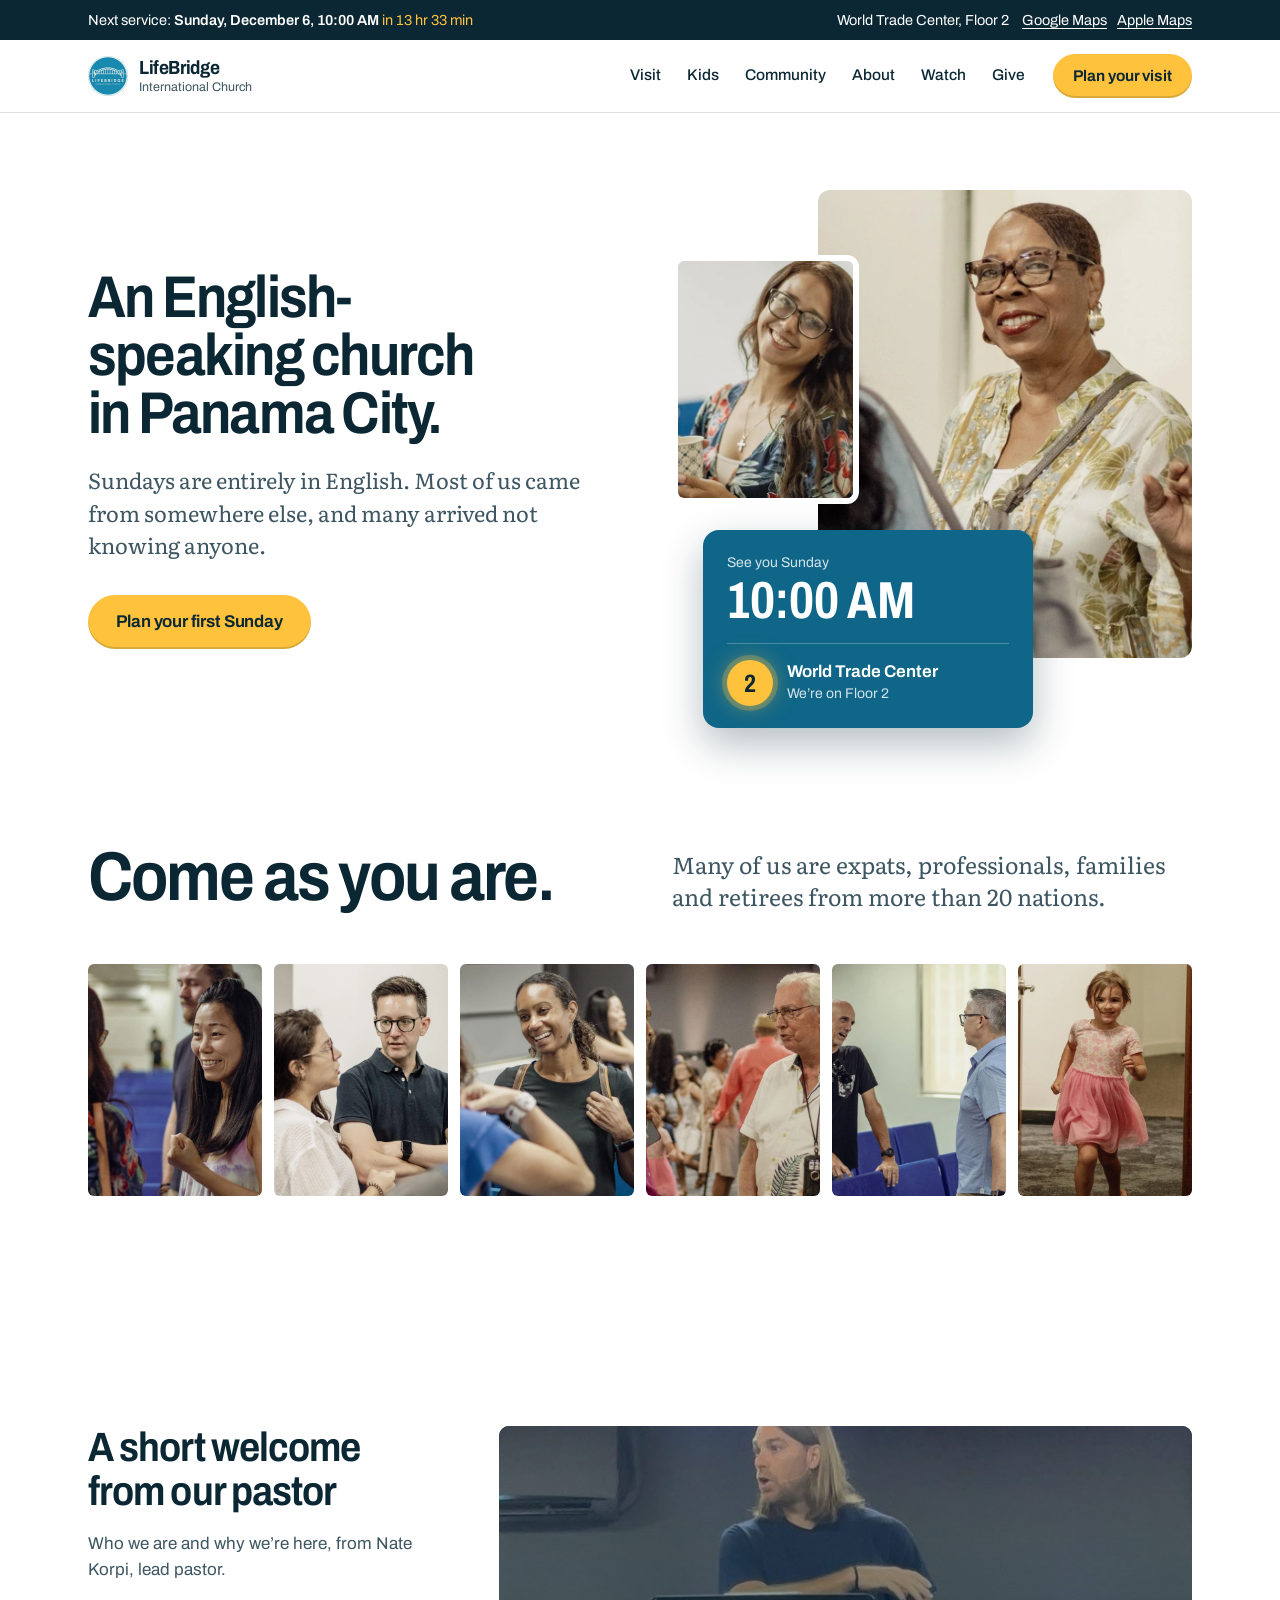
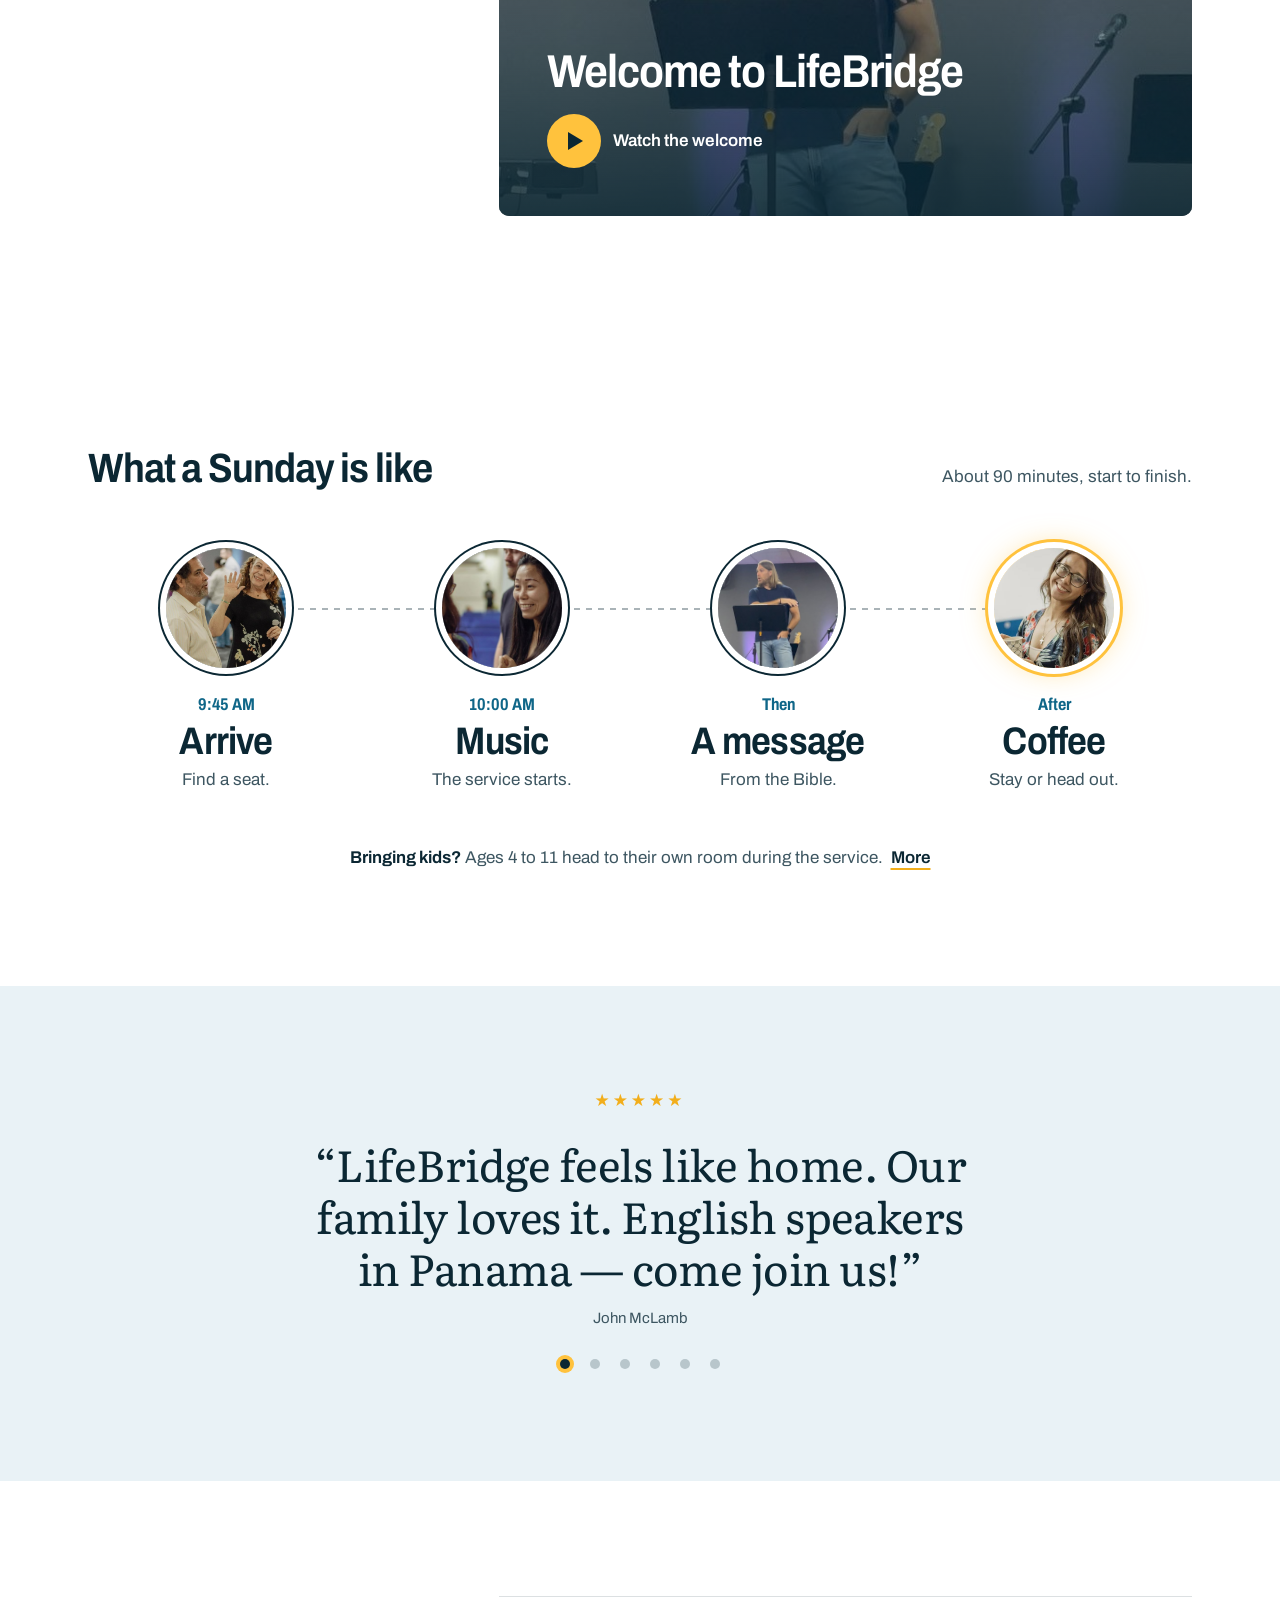
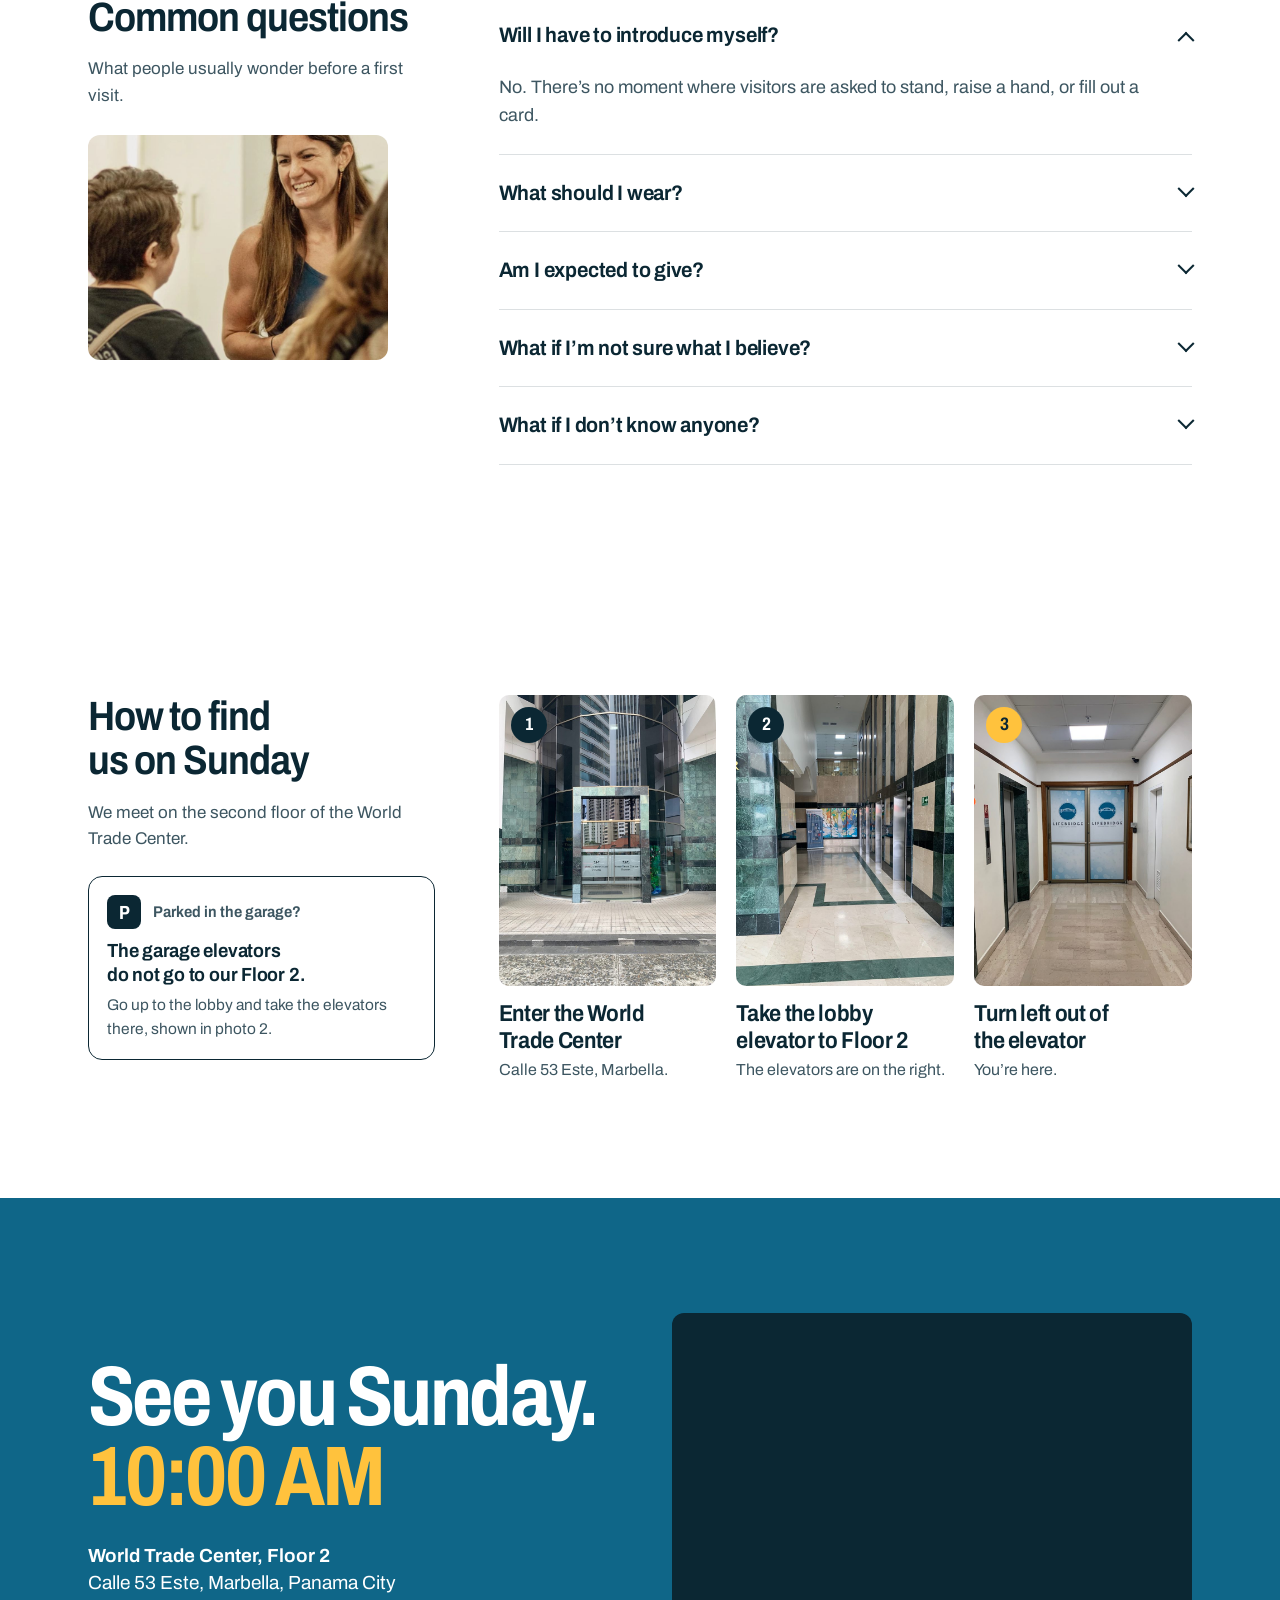
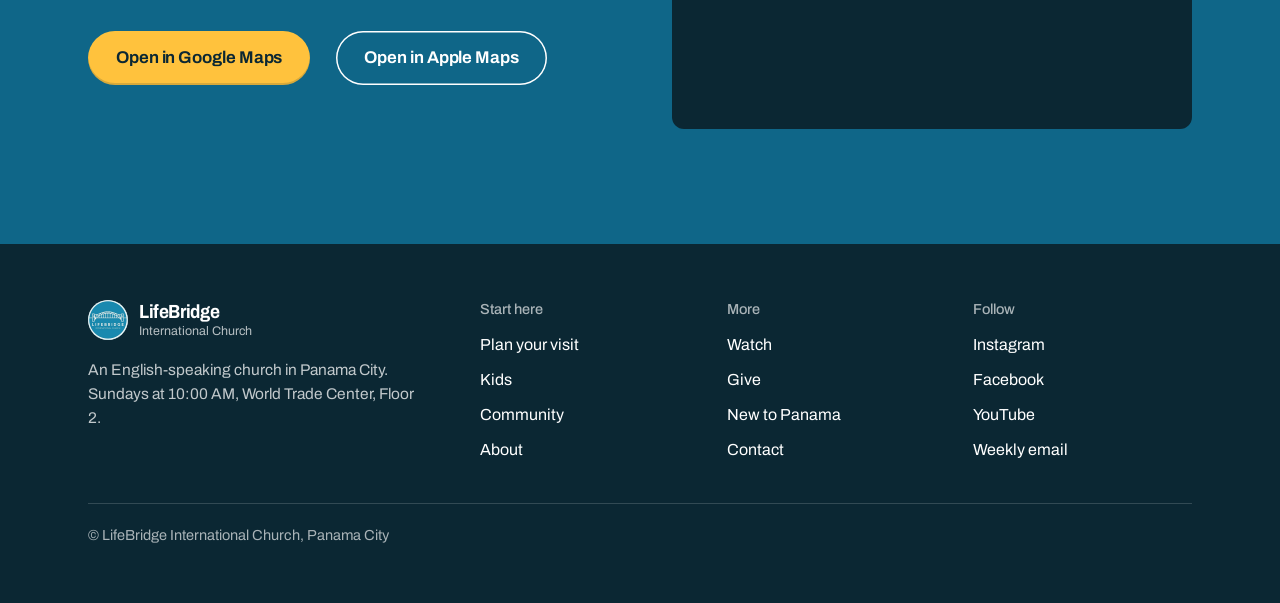
==== commit f4c6c37c: "Add files via upload" ====
--- a/index.html
+++ b/index.html
@@ -81,11 +81,11 @@
   <div class="sec-body"><div class="faq"><details open><summary>Will I have to introduce myself?</summary><p>No. There&rsquo;s no moment where visitors are asked to stand, raise a hand, or fill out a card.</p></details><details><summary>What should I wear?</summary><p>Whatever you&rsquo;re comfortable in. On any given Sunday you&rsquo;ll see shorts and sandals next to button-down shirts. Nobody is checking.</p></details><details><summary>Am I expected to give?</summary><p>No. An offering is taken during the service; visitors aren&rsquo;t expected to give.</p></details><details><summary>What if I&rsquo;m not sure what I believe?</summary><p>That&rsquo;s fine, and you won&rsquo;t be the only one. Some people here have believed this their whole lives. Some are working out whether they believe any of it.</p></details><details><summary>What if I don&rsquo;t know anyone?</summary><p>There&rsquo;s coffee before and after, and people stay and talk. That&rsquo;s where most people meet someone.</p></details></div></div>
 </div></section>
 
-<section class="sec"><div class="wrap cols">
-  <div class="sec-head"><h2>How to find us on Sunday</h2><p>We meet on the second floor of the <span data-s="place.name">World Trade Center</span>.</p><p class="find-park"><b>Driving?</b> Park out front or in the garage underneath. The garage elevators do not go to our <span data-s="place.floor">Floor 2</span>. Go up to the lobby and take the elevators there, shown in photo&nbsp;2.</p></div>
+<section class="sec" id="parking"><div class="wrap cols">
+  <div class="sec-head"><h2>How to find us on Sunday</h2><p>We meet on the second floor of the <span data-s="place.name">World Trade Center</span>.</p><div class="gbox"><p class="q"><span class="pb" aria-hidden="true">P</span>Parked in the garage?</p><h3>The garage elevators do not go to our <span data-s="place.floor">Floor 2</span>.</h3><p>Go up to the lobby and take the elevators there, shown in photo&nbsp;2.</p></div></div>
   <ol class="find3">
     <li><figure data-zoom><img src="assets/img/find-entrance.jpg" width="780" height="1040" alt="The World Trade Center entrance on Calle 53 Este" loading="lazy" decoding="async"><i aria-hidden="true">1</i></figure><h3>Enter the <span data-s="place.name">World Trade Center</span></h3><p><span data-s="place.street">Calle 53 Este, Marbella</span>.</p></li>
-    <li><figure data-zoom><img src="assets/img/find-lobby.jpg" width="780" height="1040" alt="The World Trade Center lobby, elevators on the right" loading="lazy" decoding="async"><i aria-hidden="true">2</i></figure><h3>Take the elevator to <span data-s="place.floor">Floor 2</span></h3><p>The elevators are on the right.</p></li>
+    <li><figure data-zoom><img src="assets/img/find-lobby.jpg" width="780" height="1040" alt="The World Trade Center lobby, elevators on the right" loading="lazy" decoding="async"><i aria-hidden="true">2</i></figure><h3>Take the lobby elevator to <span data-s="place.floor">Floor 2</span></h3><p>The elevators are on the right.</p></li>
     <li><figure data-zoom><img src="assets/img/find-doors.jpg" width="780" height="1040" alt="The LifeBridge doors on the second floor" loading="lazy" decoding="async"><i aria-hidden="true">3</i></figure><h3>Turn left out of the elevator</h3><p>You&rsquo;re here.</p></li>
   </ol>
 </div></section>
@@ -97,6 +97,7 @@
     <div class="actions"><a class="btn" data-link="maps.google" href="https://maps.app.goo.gl/PTKHtnqcWMbLNssR7" target="_blank" rel="noopener noreferrer">Open in Google Maps</a><a class="btn line" data-link="maps.apple" href="https://maps.apple.com/?q=World+Trade+Center+Panama&amp;address=Calle+53+Este,+Marbella,+Panama+City,+Panama" target="_blank" rel="noopener noreferrer">Open in Apple Maps</a></div>
   </div>
   <div class="map"><iframe data-mapframe loading="lazy" referrerpolicy="no-referrer-when-downgrade" title="Map to LifeBridge International Church" src="https://www.google.com/maps?q=World+Trade+Center+Panama+Calle+53+Este+Marbella&amp;z=14&amp;output=embed"></iframe></div>
+  
 </div></section>
 </main>
 <footer class="foot"><div class="wrap">
--- a/assets/site.css
+++ b/assets/site.css
@@ -547,3 +547,13 @@
 .gbox .pb{flex:none;width:34px;height:34px;border-radius:8px;background:var(--ink);color:#fff;display:grid;place-items:center;font-weight:700;font-stretch:80%;font-size:19px;line-height:1}
 .gbox h3{font-size:19px;margin-top:10px}
 .sec-head .gbox h3 + p{font-size:15.5px;margin-top:6px;color:var(--ink-2);max-width:none}
+
+/* upcoming Sundays inside the blue closing */
+.close .weeks.flat{grid-column:1/-1;margin-top:0;background:none;padding:clamp(24px,3vw,36px) 0 0;border-radius:0;border-top:1px solid rgba(255,255,255,.22)}
+.weeks.flat h3{font-size:17px;font-weight:600;color:rgba(255,255,255,.86)}
+.weeks.flat ol{margin-top:16px}
+
+/* Visit: one even gap between every section */
+.p-visit main{--gap:clamp(60px,7.4vw,104px)}
+.p-visit main > .sec:not(.tint):not(.blue) + .sec:not(.tint):not(.blue):not(#_){padding-top:0}
+.p-visit main > .rev3{padding:var(--gap) 0}
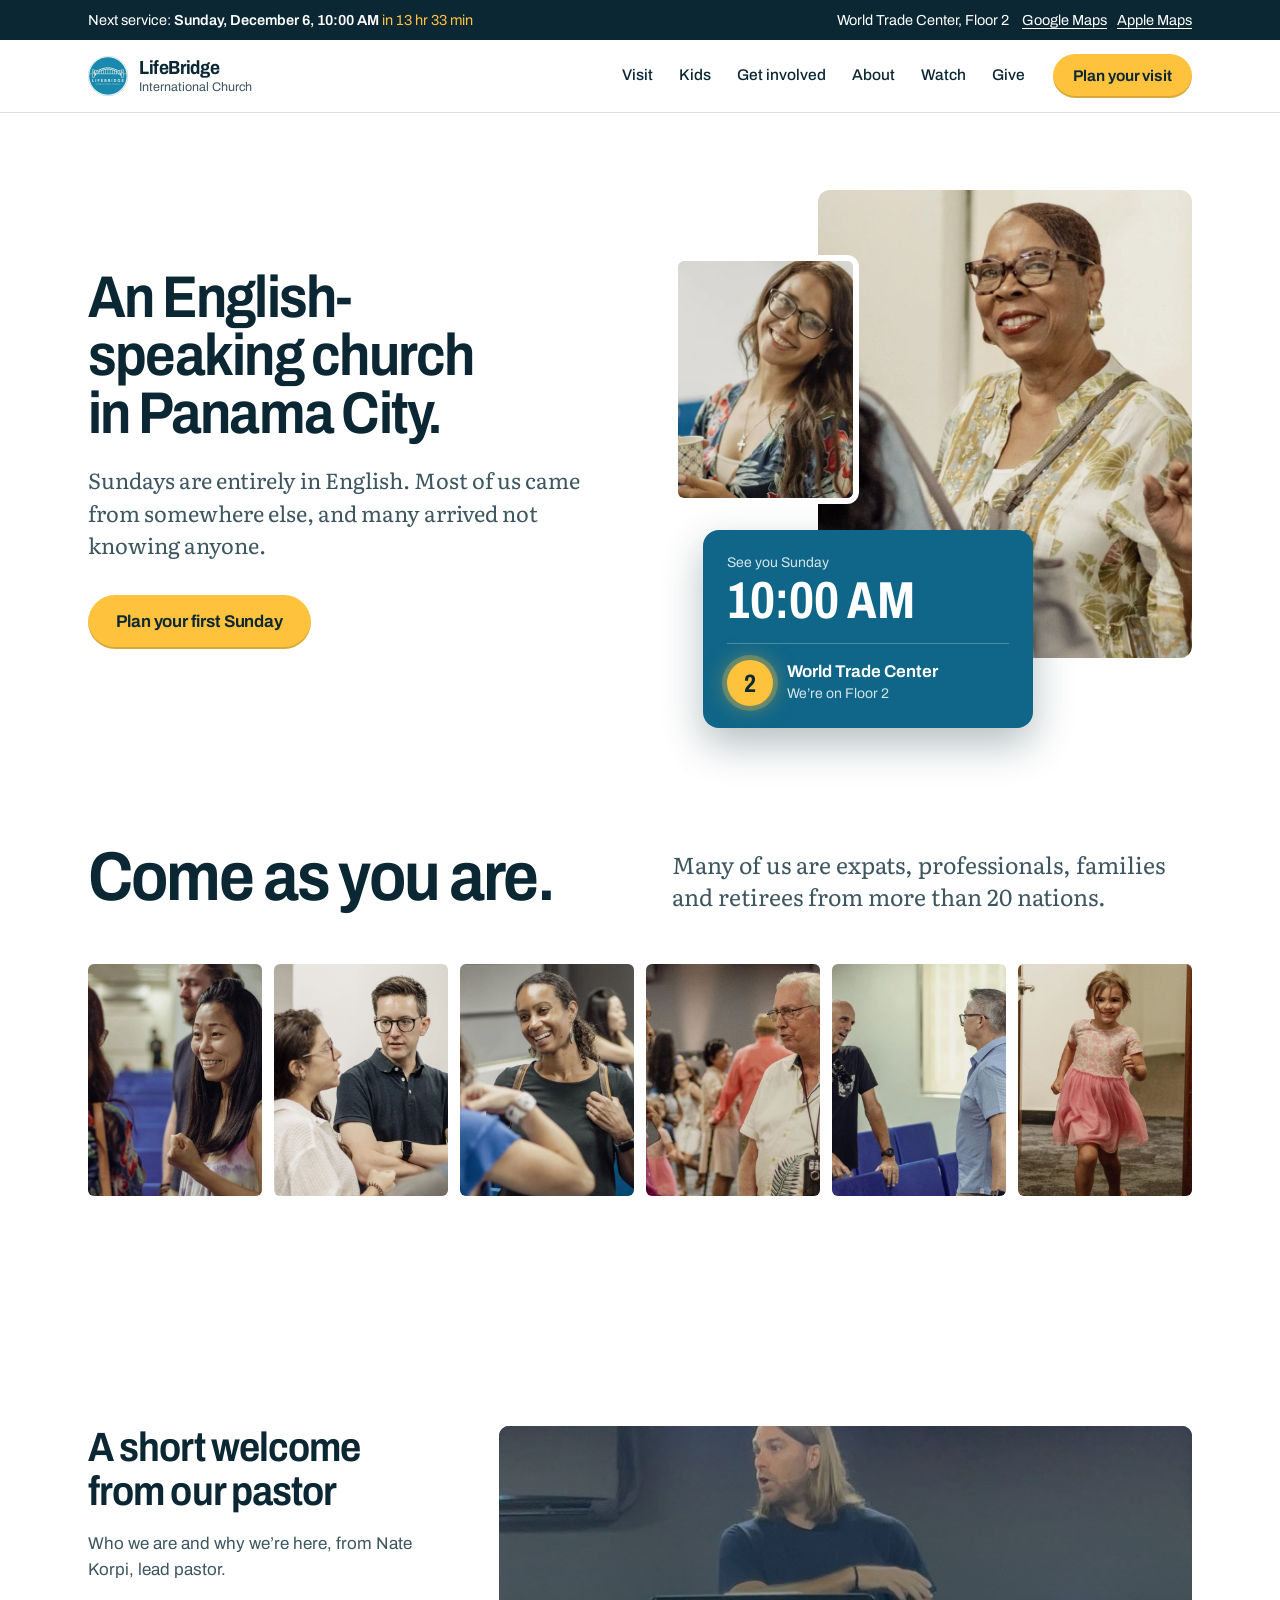
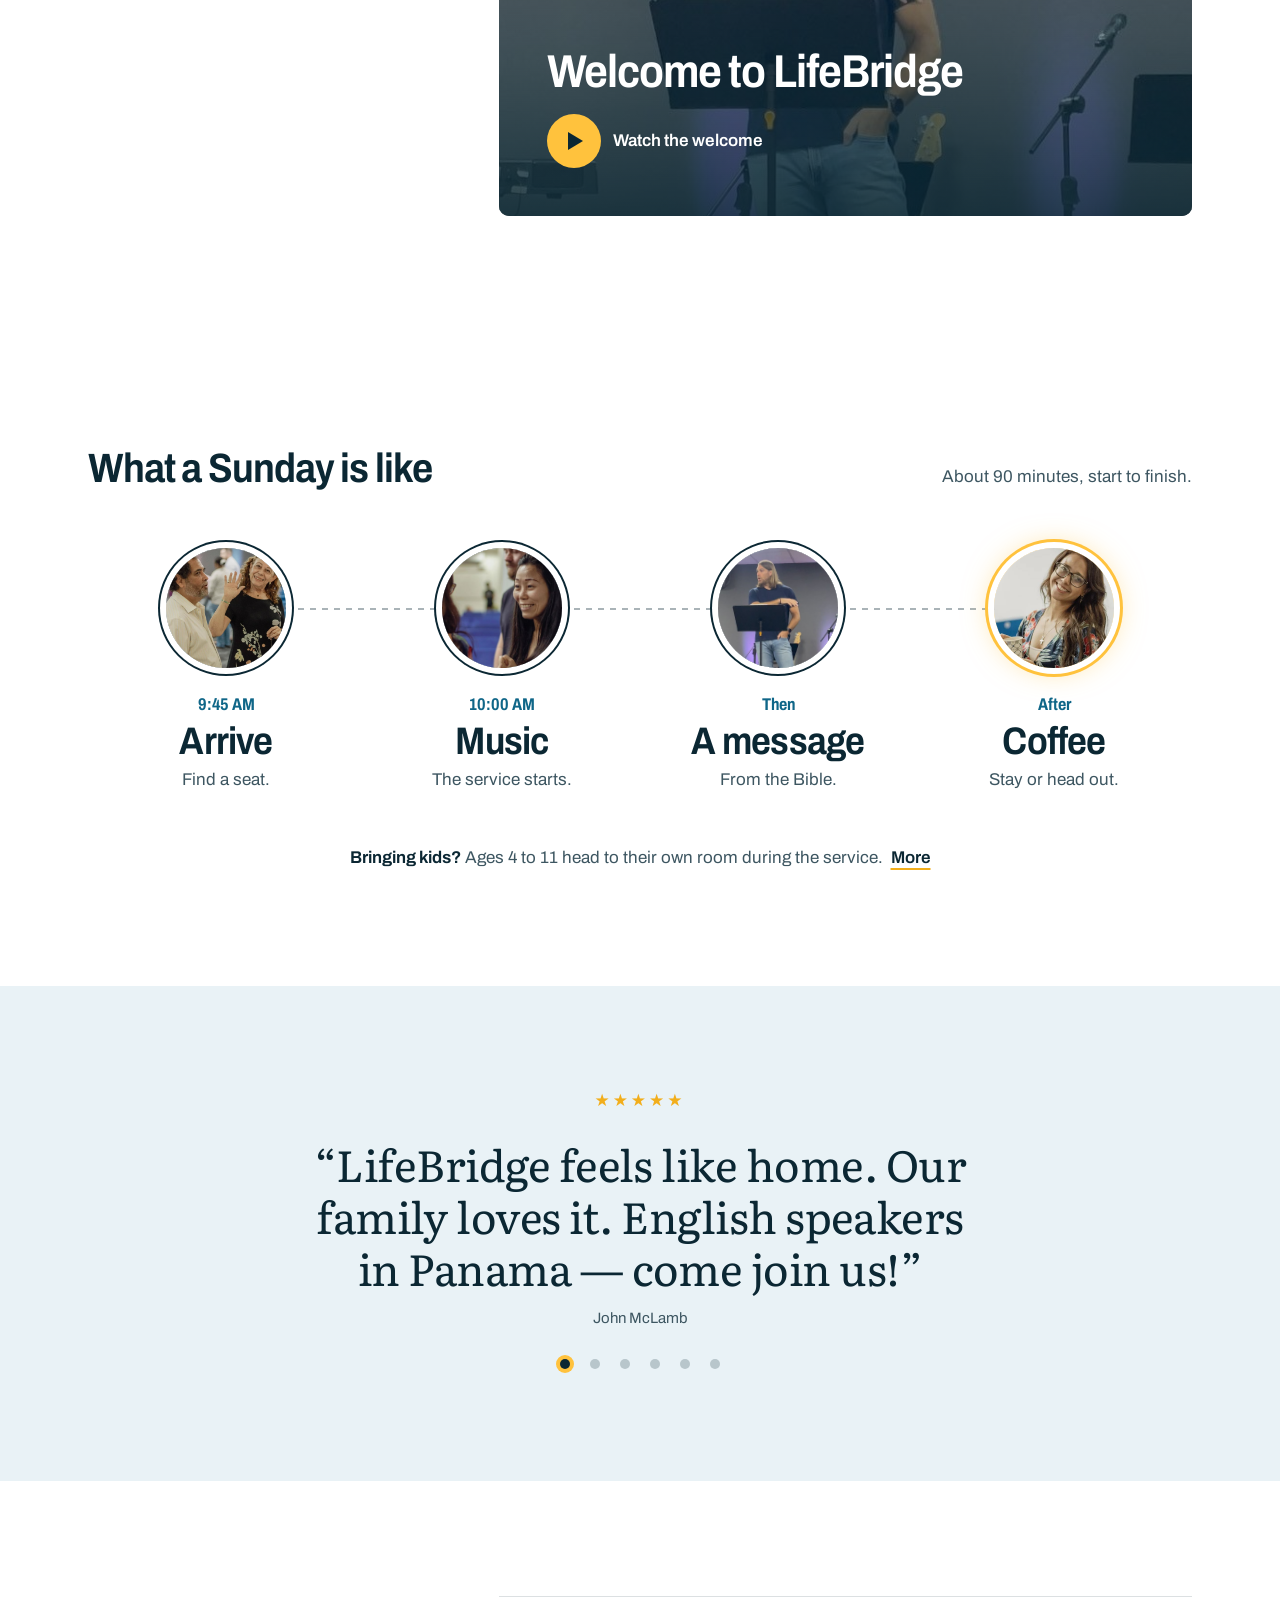
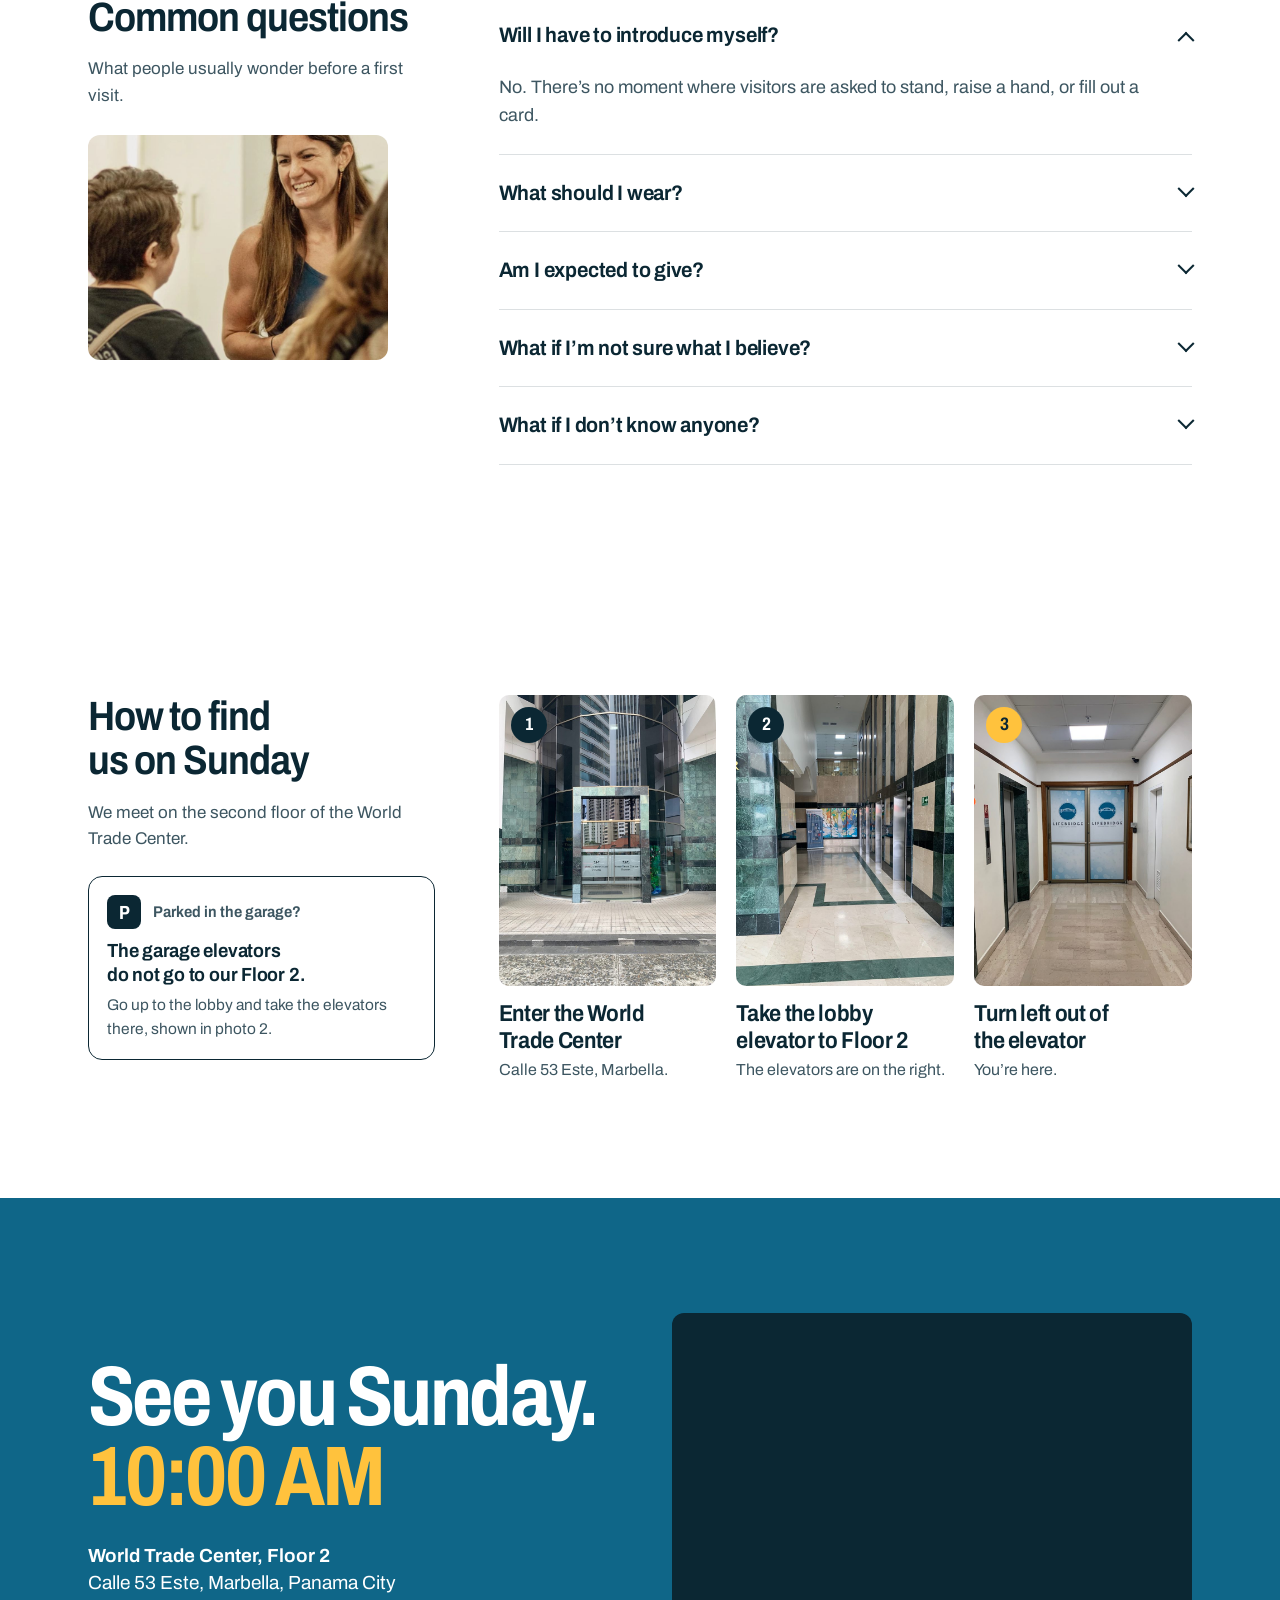
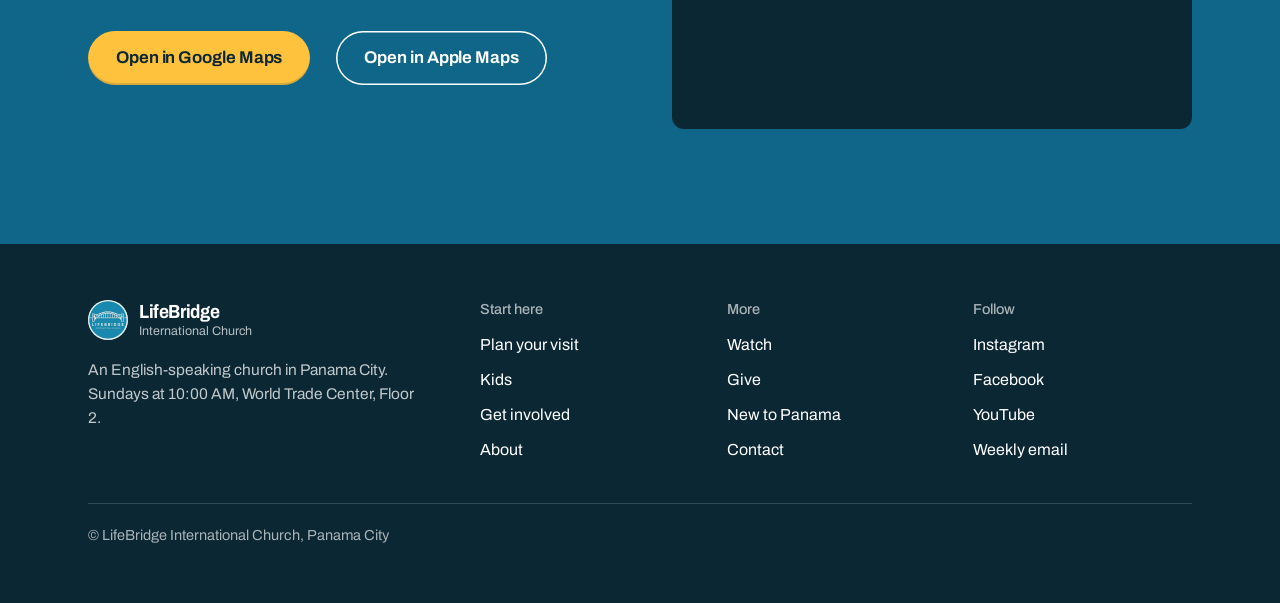
==== commit 419da9a8: "Add files via upload" ====
--- a/index.html
+++ b/index.html
@@ -26,13 +26,13 @@
 </div><p class="notice wrap" data-notice hidden></p></div>
 <header class="head"><div class="wrap">
   <a class="brand" href="./" aria-label="LifeBridge International Church, home"><img src="assets/img/logo.png" width="40" height="40" alt=""><span><b>LifeBridge</b><span>International Church</span></span></a>
-  <nav class="nav" aria-label="Main"><a href="visit/">Visit</a><a href="kids/">Kids</a><a href="community/">Community</a><a href="about/">About</a><a href="watch/">Watch</a><a href="give/">Give</a></nav>
+  <nav class="nav" aria-label="Main"><a href="visit/">Visit</a><a href="kids/">Kids</a><a href="community/">Get involved</a><a href="about/">About</a><a href="watch/">Watch</a><a href="give/">Give</a></nav>
   <a class="btn small" href="#sunday">Plan your visit</a>
   <button class="menu-btn" type="button" aria-expanded="false" aria-controls="drawer">Menu</button>
 </div></header>
 <div class="drawer" id="drawer" role="dialog" aria-modal="true" aria-label="Menu">
   <button class="close" type="button">Close</button>
-  <nav aria-label="All pages"><a href="visit/">Plan your visit</a><a href="kids/">Kids</a><a href="community/">Community</a><a href="about/">About</a><a href="watch/">Watch</a><a href="give/">Give</a><a href="new-to-panama/">New to Panama</a><a href="contact/">Contact</a></nav>
+  <nav aria-label="All pages"><a href="visit/">Plan your visit</a><a href="kids/">Kids</a><a href="community/">Get involved</a><a href="about/">About</a><a href="watch/">Watch</a><a href="give/">Give</a><a href="new-to-panama/">New to Panama</a><a href="contact/">Contact</a></nav>
   <a class="btn" href="#sunday">Plan your visit</a>
   <p>Sundays, <span data-s="time">10:00 AM</span>. <span data-s="place.name">World Trade Center</span>, <span data-s="place.floor">Floor 2</span>, <span data-s="place.street">Calle 53 Este, Marbella</span>.</p>
 </div>
@@ -102,7 +102,7 @@
 </main>
 <footer class="foot"><div class="wrap">
   <div><a class="brand" href="./" aria-label="LifeBridge International Church, home"><img src="assets/img/logo.png" width="40" height="40" alt=""><span><b>LifeBridge</b><span>International Church</span></span></a><p>An English-speaking church in Panama City. Sundays at <span data-s="time">10:00 AM</span>, <span data-s="place.name">World Trade Center</span>, <span data-s="place.floor">Floor 2</span>.</p></div>
-  <div><h3>Start here</h3><ul><li><a href="visit/">Plan your visit</a></li><li><a href="kids/">Kids</a></li><li><a href="community/">Community</a></li><li><a href="about/">About</a></li></ul></div>
+  <div><h3>Start here</h3><ul><li><a href="visit/">Plan your visit</a></li><li><a href="kids/">Kids</a></li><li><a href="community/">Get involved</a></li><li><a href="about/">About</a></li></ul></div>
   <div><h3>More</h3><ul><li><a href="watch/">Watch</a></li><li><a href="give/">Give</a></li><li><a href="new-to-panama/">New to Panama</a></li><li><a href="contact/">Contact</a></li></ul></div>
   <div><h3>Follow</h3><ul><li><a href="https://www.instagram.com/lifebridgeic" target="_blank" rel="noopener noreferrer">Instagram</a></li><li><a href="https://www.facebook.com/lifebridgeic" target="_blank" rel="noopener noreferrer">Facebook</a></li><li><a href="https://www.youtube.com/channel/UC1uYoyE02tunZLR449S-I2g" target="_blank" rel="noopener noreferrer">YouTube</a></li><li><a data-link="links.email" href="http://eepurl.com/djqE1j" target="_blank" rel="noopener noreferrer">Weekly email</a></li></ul></div>
   <p class="legal">© LifeBridge International Church, Panama City</p>
--- a/assets/site.css
+++ b/assets/site.css
@@ -557,3 +557,345 @@
 .p-visit main{--gap:clamp(60px,7.4vw,104px)}
 .p-visit main > .sec:not(.tint):not(.blue) + .sec:not(.tint):not(.blue):not(#_){padding-top:0}
 .p-visit main > .rev3{padding:var(--gap) 0}
+@media (min-width:861px){.p-visit main > .hero + .sec:not(#_){padding-top:clamp(104px,11vw,160px)}}
+@media (min-width:861px){.p-visit main > .hero + .sec:not(#_){padding-bottom:clamp(104px,11vw,160px)}}
+@media (min-width:861px){.p-visit main{--gap:clamp(84px,8.6vw,124px)}}
+
+/* inner pages using the home-style hero */
+main > .hero.home2.inner:not(#_):has(+ .sec:not(.tint):not(.blue)){padding-bottom:0}
+/* tiles */
+.tiles{display:grid;grid-template-columns:repeat(var(--n,3),minmax(0,1fr));gap:clamp(10px,1.4vw,16px)}
+.tiles li{background:var(--mist);border-radius:14px;padding:clamp(18px,2.2vw,26px)}
+.tiles .k{display:block;font-weight:700;font-stretch:76%;font-size:clamp(34px,4vw,54px);line-height:1;color:var(--canal);margin-bottom:14px}
+.tiles h3{font-size:clamp(19px,1.8vw,23px);font-stretch:90%;letter-spacing:-.015em;line-height:1.2}
+.tiles p{color:var(--ink-2);margin-top:6px;font-size:16px}
+.tiles li.hot{background:var(--canal);color:#fff}.tiles li.hot .k{color:var(--lamp)}.tiles li.hot p{color:rgba(255,255,255,.86)}
+@media (max-width:640px){.tiles{grid-template-columns:1fr}}
+/* steps down the page */
+.vt > li{position:relative;display:grid;grid-template-columns:48px minmax(0,1fr);gap:0 20px;padding:0 0 clamp(22px,2.6vw,32px)}
+.vt > li:last-child{padding-bottom:0}
+.vt > li::before{content:"";position:absolute;left:23px;top:48px;bottom:0;width:2px;background:repeating-linear-gradient(180deg,var(--ink) 0 6px,transparent 6px 12px);opacity:.3}
+.vt > li:last-child::before{display:none}
+.vt .n{width:48px;height:48px;border-radius:50%;background:var(--ink);color:#fff;display:grid;place-items:center;font-weight:700;font-stretch:80%;font-size:21px}
+.vt li:last-child .n{background:var(--lamp);color:var(--ink);box-shadow:0 0 0 6px rgba(255,194,61,.3)}
+.vt small{display:block;font-size:15px;font-weight:700;font-stretch:84%;color:var(--canal);margin-top:2px}
+.vt h3{font-size:clamp(20px,2vw,25px);line-height:1.2}
+.vt p{color:var(--ink-2);margin-top:4px}
+
+/* numbered stops (no photos) */
+.day.n3{grid-template-columns:repeat(3,minmax(0,1fr))}.day.n3::before{left:16.66%;right:16.66%}
+.day.sm h3{font-size:clamp(20px,2vw,26px)}
+.day .num{width:84px;height:84px;border-radius:50%;margin:18px auto 24px;position:relative;z-index:1;display:grid;place-items:center;background:#fff;box-shadow:inset 0 0 0 2px var(--ink),0 0 0 8px #fff;font-weight:700;font-stretch:76%;font-size:40px;line-height:1}
+.day li:last-child .num{background:var(--lamp);box-shadow:0 0 0 8px #fff,0 0 0 11px rgba(255,194,61,.35)}
+@media (max-width:760px){.day.n3{grid-template-columns:1fr;gap:26px}.day.n3 .num{margin:0 auto 14px}}
+/* form beside a blue panel */
+.formsplit{display:grid;grid-template-columns:minmax(0,5fr) minmax(0,7fr);border-radius:18px;overflow:hidden;box-shadow:inset 0 0 0 1.5px var(--rule)}
+.formsplit > .side{background:var(--canal);color:#fff;padding:clamp(24px,3.4vw,44px);display:flex;flex-direction:column;justify-content:space-between;gap:28px}
+.formsplit > .side p{color:rgba(255,255,255,.88);margin-top:12px}
+.formsplit > .side img{width:100%;aspect-ratio:4/3;object-fit:cover;border-radius:12px}
+.formsplit > .main{padding:clamp(22px,3.2vw,40px)}
+.formsplit .form-done{max-width:none}
+@media (max-width:860px){.formsplit{grid-template-columns:1fr}}
+details.more{margin-top:8px;border-top:1px solid var(--rule)}
+details.more summary{cursor:pointer;padding:16px 0;font-weight:600;list-style:none}
+details.more summary::-webkit-details-marker{display:none}
+details.more summary::before{content:"+ ";font-weight:700}
+details.more[open] summary::before{content:"\2212  "}
+/* outlined tiles and cards */
+.tiles.line li{background:#fff;box-shadow:inset 0 0 0 1.5px var(--ink)}
+@media (max-width:640px){.tiles[style*="--n:2"]{grid-template-columns:1fr 1fr}}
+.card{border:1.5px solid var(--ink);border-radius:14px;padding:clamp(18px,2.4vw,28px)}
+.card p{color:var(--ink-2);margin-top:8px}
+.card .link,.card .btn{margin-top:20px}
+/* centred statement with an action */
+.rev3 .say{font-family:var(--serif);font-size:clamp(26px,3.6vw,46px);line-height:1.18;letter-spacing:-.015em;max-width:20em;margin:0 auto;text-wrap:balance}
+.rev3 .actions{justify-content:center}
+
+/* photo beside big serif rows */
+.split2{display:grid;grid-template-columns:minmax(0,1fr) minmax(0,1fr);gap:clamp(24px,4vw,56px);align-items:center}
+.photo img{width:100%;aspect-ratio:4/3;object-fit:cover;border-radius:12px}
+.bigrows{margin-top:24px}
+.bigrows li{display:grid;grid-template-columns:minmax(0,5fr) minmax(0,7fr);gap:6px 28px;padding:22px 0;border-top:1px solid var(--rule);align-items:baseline}
+.bigrows li:last-child{border-bottom:1px solid var(--rule)}
+.bigrows b{font-family:var(--serif);font-weight:400;font-size:clamp(26px,3vw,40px);letter-spacing:-.02em;line-height:1.1}
+.bigrows span{color:var(--ink-2)}
+@media (max-width:860px){.split2{grid-template-columns:1fr}}
+@media (max-width:640px){.bigrows li{grid-template-columns:1fr}}
+
+/* centred hero with faces */
+.hero.center{text-align:center}
+.hero.center h1{max-width:15em;margin:0 auto;font-size:clamp(36px,5vw,68px);line-height:.98;letter-spacing:-.03em}
+.hero.center .lede{margin:20px auto 0}
+.hero.center .actions{justify-content:center}
+.hero.center .faces{margin-top:clamp(36px,4.5vw,56px)}
+.over-h{margin-bottom:clamp(28px,3.6vw,44px)}
+.under-h{color:var(--ink-2);margin:10px 0 28px;max-width:34em}
+/* a white section directly after another white one: one gap, not two */
+main > .sec.nopt:not(#_){padding-top:0}
+/* timeline across */
+.tl{display:grid;grid-template-columns:repeat(4,minmax(0,1fr));position:relative}
+.tl::before{content:"";position:absolute;left:9px;right:9px;top:8px;height:2px;background:var(--ink);opacity:.25}
+.tl li{padding-right:22px;position:relative}
+.tl li::before{content:"";display:block;width:18px;height:18px;border-radius:50%;background:#fff;box-shadow:inset 0 0 0 3px var(--ink);margin-bottom:20px;position:relative}
+.tl li:last-child::before{background:var(--lamp);box-shadow:0 0 0 5px rgba(255,194,61,.3)}
+.tl b{display:block;font-weight:700;font-stretch:76%;font-size:clamp(32px,3.6vw,48px);line-height:1;color:var(--canal)}
+.tl h3{margin-top:10px;font-size:19px;line-height:1.25}
+.tl p{color:var(--ink-2);font-size:15.5px;margin-top:6px}
+@media (max-width:860px){.tl{grid-template-columns:1fr;gap:22px}.tl::before{left:8px;right:auto;top:8px;bottom:8px;width:2px;height:auto}.tl li{padding:0 0 0 38px}.tl li::before{position:absolute;left:0;top:4px;margin:0}}
+/* photo with an overlapping card */
+.over{position:relative}
+.over > img{width:100%;aspect-ratio:16/7.5;object-fit:cover;object-position:50% 30%;border-radius:16px}
+.over .card{position:absolute;left:clamp(16px,3.4vw,44px);bottom:clamp(16px,3.4vw,44px);max-width:460px;background:#fff;border:0;border-radius:14px;padding:clamp(20px,2.6vw,32px);box-shadow:0 16px 40px rgba(11,39,51,.25)}
+.over.right .card{left:auto;right:clamp(16px,3.4vw,44px)}
+.over .card h2{font-size:clamp(24px,2.6vw,32px)}
+.over .card p{margin-top:10px}
+@media (max-width:860px){.over .card,.over.right .card{position:relative;left:auto;right:auto;bottom:auto;margin:-36px 12px 0;max-width:none}.over > img{aspect-ratio:16/10}}
+/* bands */
+.rev3.blue{background:var(--canal);color:#fff}
+.rev3 .lab{font-size:15px;font-weight:600;color:var(--ink-2);margin-bottom:14px}
+.rev3.blue .lab{color:rgba(255,255,255,.8)}
+.rev3 .sub{margin:16px auto 0;max-width:36em;color:var(--ink-2)}
+/* pick a topic */
+.tabs.side{display:grid;grid-template-columns:minmax(0,4fr) minmax(0,8fr);gap:clamp(20px,3vw,40px);align-items:start}
+.tabs.side .tabbar{display:none;flex-direction:column;border-top:1px solid var(--rule)}
+.tabs.side.on .tabbar{display:flex}
+.tabs.side .tabbar button{border:0;border-radius:0;background:none;text-align:left;padding:16px 0;border-bottom:1px solid var(--rule);font-weight:650;font-stretch:92%;font-size:20px;cursor:pointer}
+.tabs.side .tabbar button[aria-selected=true]{background:var(--mist);box-shadow:inset 4px 0 0 var(--lamp-deep);padding-left:16px}
+.tabs.side .tabbar button:focus-visible{outline:3px solid var(--bridge);outline-offset:-3px}
+.tabs .panel .big{font-family:var(--serif);font-size:clamp(21px,2.2vw,28px);line-height:1.35;letter-spacing:-.01em}
+.tabs:not(.on){display:block}.tabs:not(.on) .panel{padding:18px 0;border-top:1px solid var(--rule)}
+.tabs.on .panel h3{display:none}
+@media (max-width:860px){.tabs.side{grid-template-columns:1fr}}
+/* people */
+.split2.p5{grid-template-columns:minmax(0,5fr) minmax(0,7fr)}
+.photo.tall img{aspect-ratio:4/5}
+.people{display:grid;gap:10px;margin-top:24px}
+.people li{display:flex;align-items:center;gap:16px;padding:14px 18px;border-radius:12px;background:var(--mist)}
+.ava{flex:none;width:52px;height:52px;border-radius:50%;background:var(--canal);color:#fff;display:grid;place-items:center;font-weight:700;font-stretch:80%;font-size:20px}
+.people b{display:block;font-weight:650;font-size:19px;font-stretch:92%}.people div span{color:var(--ink-2);font-size:15.5px}
+.pair{display:grid;grid-template-columns:1fr 1fr;gap:clamp(12px,1.6vw,20px)}
+@media (max-width:640px){.pair{grid-template-columns:1fr}}
+@media (max-width:860px){.split2.p5{grid-template-columns:1fr}.photo.tall img{aspect-ratio:4/3;object-position:50% 20%}}
+
+/* watch */
+.live{display:inline-block;font-family:var(--sans);font-weight:650;font-size:15.5px;padding:8px 16px;border-radius:999px;background:var(--mist)}
+.live::before{content:"";display:inline-block;margin-right:10px;width:10px;height:10px;border-radius:50%;background:#D8402B;box-shadow:0 0 0 4px rgba(216,64,43,.2)}
+.actions.center{justify-content:center}
+.p-watch main > .hero + .sec:not(#_){padding-top:clamp(36px,4.5vw,60px)}
+
+/* wide photo hero with a title card */
+.hero.wide figure img{width:100%;aspect-ratio:21/9;object-fit:cover;border-radius:16px}
+.hero.wide .card{position:relative;margin:-120px 0 0 clamp(16px,4vw,56px);max-width:640px;background:#fff;border:0;border-radius:16px;padding:clamp(24px,3.2vw,44px);box-shadow:0 20px 50px rgba(11,39,51,.2)}
+.hero.wide h1{font-size:clamp(32px,4vw,54px);line-height:1;letter-spacing:-.03em}
+.hero.wide .lede{margin-top:16px;color:var(--ink)}.hero.wide .actions{margin-top:26px}
+@media (max-width:860px){.hero.wide figure img{aspect-ratio:16/10}.hero.wide .card{margin:-40px 12px 0}}
+.statement{font-family:var(--serif);font-size:clamp(22px,2.4vw,30px);line-height:1.25;letter-spacing:-.015em;text-wrap:balance}
+.after-st{margin-top:16px;color:var(--ink-2);max-width:34em}
+
+.card.blue{border:0;background:var(--canal);color:#fff}
+.card.blue p{color:rgba(255,255,255,.88)}.card.blue p b{color:#fff}
+.faq.after-card{margin-top:18px}
+
+/* contact */
+.linkgrid{display:grid;grid-template-columns:repeat(3,minmax(0,1fr));gap:14px}
+.linkgrid a{position:relative;display:block;text-decoration:none;border-radius:14px;padding:22px 22px 58px;background:var(--mist);min-height:150px}
+.linkgrid a b{display:block;font-weight:650;font-stretch:90%;font-size:21px;letter-spacing:-.015em;line-height:1.2}
+.linkgrid a > span{display:block;color:var(--ink-2);margin-top:6px;font-size:15.5px}
+.linkgrid a::after{content:"";position:absolute;left:22px;bottom:22px;width:24px;height:24px;border-radius:50%;background:var(--ink) url("data:image/svg+xml,%3Csvg xmlns='http://www.w3.org/2000/svg' viewBox='0 0 24 24' fill='none' stroke='%23fff' stroke-width='3' stroke-linecap='round' stroke-linejoin='round'%3E%3Cpath d='M9 6l6 6-6 6'/%3E%3C/svg%3E") center/12px no-repeat}
+.linkgrid a:first-child{background:var(--canal);color:#fff}.linkgrid a:first-child > span{color:rgba(255,255,255,.86)}
+.linkgrid a:first-child::after{background-color:var(--lamp);background-image:url("data:image/svg+xml,%3Csvg xmlns='http://www.w3.org/2000/svg' viewBox='0 0 24 24' fill='none' stroke='%230B2733' stroke-width='3' stroke-linecap='round' stroke-linejoin='round'%3E%3Cpath d='M9 6l6 6-6 6'/%3E%3C/svg%3E")}
+.linkgrid a:hover b{text-decoration:underline;text-decoration-thickness:2px;text-underline-offset:5px}
+.linkgrid a:focus-visible,.socials a:focus-visible{outline:3px solid var(--bridge);outline-offset:3px}
+@media (max-width:860px){.linkgrid{grid-template-columns:1fr 1fr}}
+@media (max-width:520px){.linkgrid{grid-template-columns:1fr}.linkgrid a{min-height:0}}
+.socials{display:grid;gap:12px}
+.socials a{display:flex;align-items:center;gap:16px;text-decoration:none;border-radius:14px;padding:16px 20px;background:var(--mist)}
+.socials b{font-weight:650;font-size:20px;font-stretch:92%}
+.socials a:hover b{text-decoration:underline;text-decoration-thickness:2px;text-underline-offset:5px}
+.ico{flex:none;width:52px;height:52px;border-radius:50%;display:grid;place-items:center;background:#fff;box-shadow:inset 0 0 0 2px var(--ink)}
+.formcard{background:var(--mist);border-radius:16px;padding:clamp(20px,3vw,36px)}
+.formcard .form input,.formcard .form textarea{background:#fff}
+
+.hero-note{margin-top:26px;padding-top:18px;border-top:1px solid var(--rule);color:var(--ink-2);max-width:30em}
+.hero-note b{color:var(--ink);font-weight:650}
+.notebar{display:flex;align-items:center;gap:16px 22px;background:var(--mist);border-radius:14px;padding:clamp(18px,2.2vw,26px) clamp(20px,2.6vw,32px)}
+.notebar h3{font-size:clamp(20px,2vw,25px)}.notebar p{color:var(--ink-2);margin-top:3px}
+
+/* get involved: hub hero */
+.hero.hub .wrap{display:grid;grid-template-columns:minmax(0,5fr) minmax(0,6fr);gap:clamp(28px,5vw,72px);align-items:center}
+.hero.hub h1{font-size:clamp(40px,5.4vw,76px);line-height:.96;letter-spacing:-.03em}
+.hublist p{font-size:15px;font-weight:600;color:var(--ink-2);margin:0 0 8px}
+.hublist a + p{margin-top:22px}
+.hublist a{position:relative;display:block;text-decoration:none;background:var(--mist);border-radius:12px;padding:15px 56px 16px 20px}
+.hublist a + a{margin-top:8px}
+.hublist a b{display:block;font-weight:650;font-stretch:90%;font-size:clamp(20px,2vw,24px);letter-spacing:-.015em;line-height:1.2}
+.hublist a span{display:block;color:var(--ink-2);font-size:15.5px;margin-top:2px}
+.hublist a::after{content:"";position:absolute;right:22px;top:50%;width:11px;height:11px;border-right:2.5px solid var(--ink);border-bottom:2.5px solid var(--ink);transform:translateY(-70%) rotate(45deg)}
+.hublist a:hover{background:#DCEAF1}
+.hublist a:focus-visible{outline:3px solid var(--bridge);outline-offset:3px}
+@media (max-width:860px){.hero.hub .wrap{grid-template-columns:1fr}}
+.statement.after-h{margin-top:18px}
+.sec-body > .actions,.card > .actions{margin-top:24px}
+.notebar.spread{justify-content:space-between;flex-wrap:wrap}
+.lab-s{font-size:15px;font-weight:600;color:var(--ink-2);margin:26px 0 12px}
+.short{display:flex;flex-wrap:wrap;gap:8px}
+.short li{font-size:15.5px;font-weight:600;padding:8px 16px;border-radius:999px;background:var(--mist)}
+.after-st a{color:var(--ink);text-underline-offset:3px}
+/* tick boxes in a form */
+.form .checks{display:flex;flex-wrap:wrap;gap:8px}
+.form .checks label{position:relative;margin:0;cursor:pointer}
+.form .checks input{position:absolute;inset:0;opacity:0;margin:0;cursor:pointer}
+.form .checks span{display:flex;align-items:center;gap:10px;padding:11px 18px 11px 14px;border-radius:999px;font-weight:600;font-size:16px;box-shadow:inset 0 0 0 1.5px rgba(11,39,51,.32)}
+.form .checks span::before{content:"";width:18px;height:18px;border-radius:5px;box-shadow:inset 0 0 0 2px var(--ink);background:#fff center/12px no-repeat}
+.form .checks input:checked + span{background:var(--ink);color:#fff;box-shadow:none}
+.form .checks input:checked + span::before{background-color:var(--lamp);box-shadow:none;background-image:url("data:image/svg+xml,%3Csvg xmlns='http://www.w3.org/2000/svg' viewBox='0 0 24 24' fill='none' stroke='%230B2733' stroke-width='4' stroke-linecap='round' stroke-linejoin='round'%3E%3Cpath d='M5 12.5l4.5 4.5L19 7.500'/%3E%3C/svg%3E")}
+.form .checks input:focus-visible + span{outline:3px solid var(--bridge);outline-offset:2px}
+
+/* get involved: photo-led rows */
+.jump{display:flex;flex-wrap:wrap;gap:8px;margin-top:28px}
+.jump a{font-size:15.5px;font-weight:600;padding:9px 16px;border-radius:999px;background:var(--mist);text-decoration:none}
+.jump a.f{background:var(--canal);color:#fff}
+.jump a:hover{box-shadow:inset 0 0 0 1.5px var(--ink)}
+.jump a:focus-visible{outline:3px solid var(--bridge);outline-offset:3px}
+.collage.nosign{padding-bottom:0}
+main > .sec.nopb:not(#_){padding-bottom:0}
+.prow{display:grid;grid-template-columns:minmax(0,6fr) minmax(0,5fr);gap:clamp(28px,5vw,72px);align-items:center}
+.prow.flip > figure{order:2}
+.prow figure img{width:100%;aspect-ratio:4/3;object-fit:cover;border-radius:16px}
+.prow .statement{margin-top:14px}
+.prow .short{margin-top:16px}
+.prow .actions{margin-top:24px}
+@media (max-width:860px){.prow{grid-template-columns:1fr}.prow.flip > figure{order:0}}
+.faith{display:grid;grid-template-columns:1fr 1fr;gap:clamp(20px,4vw,64px)}
+.faith > div{display:grid;grid-template-columns:auto minmax(0,1fr);gap:0 clamp(16px,2vw,26px);align-items:start;scroll-margin-top:140px}
+.faith > div + div{border-left:1px solid rgba(255,255,255,.25);padding-left:clamp(20px,4vw,64px)}
+.faith figure{width:104px;height:104px;border-radius:50%;overflow:hidden;box-shadow:0 0 0 6px var(--canal),0 0 0 8px #fff}
+.faith figure img{width:100%;height:100%;object-fit:cover}
+.faith small{display:block;font-size:15px;font-weight:600;color:rgba(255,255,255,.8);margin-bottom:8px}
+.faith .statement{text-wrap:pretty}
+.faith p.s{color:rgba(255,255,255,.88);margin-top:10px}
+.faith .btn{margin-top:20px}
+@media (max-width:860px){.faith{grid-template-columns:1fr}.faith > div + div{border-left:0;padding-left:0;border-top:1px solid rgba(255,255,255,.25);padding-top:28px}}
+@media (max-width:560px){.faith > div{grid-template-columns:1fr}.faith figure{margin-bottom:18px}}
+
+/* get involved hero: six tiles and a row of faces */
+.hero.six6 .grid{display:grid;grid-template-columns:minmax(0,5fr) minmax(0,6fr);gap:clamp(28px,5vw,72px);align-items:center}
+.hero.six6 h1{font-size:clamp(36px,4.6vw,64px);line-height:.98;letter-spacing:-.03em}
+.six{display:grid;grid-template-columns:1fr 1fr;gap:10px}
+.six a{display:block;text-decoration:none;border-radius:14px;background:var(--mist);padding:16px 18px 17px}
+.six a.f{background:var(--canal);color:#fff}
+.six b{display:block;font-weight:650;font-stretch:90%;font-size:clamp(19px,1.9vw,23px);letter-spacing:-.015em;line-height:1.15}
+.six span{display:block;font-size:15px;color:var(--ink-2);margin-top:3px}.six a.f span{color:rgba(255,255,255,.84)}
+.six a:hover{box-shadow:inset 0 0 0 1.5px var(--ink)}.six a.f:hover{box-shadow:inset 0 0 0 2px var(--lamp)}
+.six a:focus-visible{outline:3px solid var(--bridge);outline-offset:3px}
+.facerow{display:grid;grid-template-columns:repeat(6,1fr);gap:clamp(10px,2vw,28px);margin-top:clamp(32px,4vw,52px)}
+.facerow img{width:100%;aspect-ratio:4/3;object-fit:cover;object-position:50% 25%;border-radius:12px}
+@media (max-width:860px){.hero.six6 .grid{grid-template-columns:1fr}}
+@media (max-width:640px){.facerow{grid-template-columns:repeat(3,1fr)}}
+@media (max-width:420px){.six{grid-template-columns:1fr}}
+
+.mailbar{display:grid;grid-template-columns:auto minmax(0,1fr) auto;gap:16px 24px;align-items:center;border-radius:18px;padding:clamp(22px,3vw,36px);background:var(--ink);color:#fff}
+.mailbar .env{width:64px;height:64px;border-radius:50%;background:var(--lamp);display:grid;place-items:center}
+.mailbar h2{font-size:clamp(24px,2.6vw,32px);font-stretch:88%;letter-spacing:-.02em}
+.mailbar p{color:rgba(255,255,255,.84);margin-top:4px}
+@media (max-width:760px){.mailbar{grid-template-columns:1fr;justify-items:start}}
+
+/* large photo with a card laid over its edge */
+.ov{position:relative;display:grid;grid-template-columns:repeat(12,minmax(0,1fr));align-items:center}
+.ov > img{grid-column:1/9;grid-row:1;width:100%;aspect-ratio:16/10;object-fit:cover;border-radius:18px}
+.ov > .c{grid-column:7/13;grid-row:1;position:relative;background:#fff;border-radius:18px;padding:clamp(22px,3vw,40px);box-shadow:0 20px 50px rgba(11,39,51,.18)}
+.ov.flip > img{grid-column:5/13}.ov.flip > .c{grid-column:1/7}
+.ov .c .statement{font-size:clamp(20px,2.1vw,26px);margin-top:12px}
+.ov .c .after-st{margin-top:10px}
+.ov .c .short{margin-top:14px}
+.ov .c .actions{margin-top:22px}
+@media (max-width:860px){.ov{display:block}.ov > .c{margin:-36px 12px 0}}
+@media (max-width:560px){.ov .c .btn{white-space:normal;text-align:center;line-height:1.25;padding-top:12px;padding-bottom:12px}}
+
+/* trusting Jesus and baptism: two colour cards */
+.fcards{display:grid;grid-template-columns:1fr 1fr;gap:clamp(12px,1.6vw,20px)}
+.fcards > div{border-radius:18px;padding:clamp(24px,3.2vw,44px);display:flex;flex-direction:column;color:#fff;scroll-margin-top:120px}
+.fcards .a{background:var(--canal)}.fcards .b{background:var(--ink)}
+.fcards h2{font-size:clamp(28px,3.2vw,42px)}
+.fcards .statement{font-size:clamp(20px,2.1vw,26px);margin-top:14px}
+.fcards p.s{margin-top:12px;color:rgba(255,255,255,.86)}
+.fcards .actions{margin-top:auto;padding-top:26px}
+@media (max-width:860px){.fcards{grid-template-columns:1fr}}
+
+/* a member's words */
+.rev3.quiet{background:none}
+main > .rev3.quiet:not(#_){padding:0}
+.qmark{display:block;font-family:var(--serif);font-size:96px;line-height:.6;color:var(--lamp-deep);height:44px}
+.qbig{font-family:var(--serif);font-size:clamp(28px,3.8vw,50px);line-height:1.14;letter-spacing:-.02em;text-wrap:balance;max-width:18em;margin:0 auto}
+.qwho{margin-top:18px;font-weight:600}
+.formsplit .side .qside p{font-family:var(--serif);font-size:clamp(20px,2.1vw,26px);line-height:1.3;color:#fff;margin:0}
+.formsplit .side .qside footer{font-size:15px;margin-top:12px;color:rgba(255,255,255,.86)}
+
+/* form: large tick tiles, and the dark version */
+.form .ticks{display:grid;grid-template-columns:1fr 1fr;gap:10px}
+.form .ticks label{display:block}
+.form .ticks span{display:block;border-radius:14px;padding:14px 16px 15px 48px;background:#fff;position:relative;font-size:inherit;font-weight:400}
+.form .ticks span::before{position:absolute;left:16px;top:17px;width:20px;height:20px;border-radius:6px}
+.form .ticks b{display:block;font-weight:650;font-size:18px;font-stretch:92%}
+.form .ticks small{display:block;font-size:14.5px;color:var(--ink-2);margin-top:1px}
+.form .ticks input:checked + span small{color:rgba(255,255,255,.8)}
+@media (max-width:480px){.form .ticks{grid-template-columns:1fr}}
+.sec.fdark{background:var(--ink);color:#fff}
+.fdark .g{display:grid;grid-template-columns:minmax(0,4fr) minmax(0,7fr);gap:clamp(28px,5vw,72px);align-items:start}
+.fdark .lead{color:rgba(255,255,255,.84);margin-top:14px;max-width:24em}
+.fdark .form{max-width:none}
+.fdark .form label,.fdark .form legend,.fdark details.more summary{color:#fff}
+.fdark .form input,.fdark .form textarea{background:#fff;border-color:transparent}
+.fdark .form .ticks span{box-shadow:none;color:var(--ink)}
+.fdark .form .ticks input:checked + span{background:var(--lamp);color:var(--ink)}
+.fdark .form .ticks input:checked + span small{color:var(--ink)}
+.fdark .form .ticks input:checked + span::before{background-color:var(--ink);background-image:url("data:image/svg+xml,%3Csvg xmlns='http://www.w3.org/2000/svg' viewBox='0 0 24 24' fill='none' stroke='%23FFC23D' stroke-width='4' stroke-linecap='round' stroke-linejoin='round'%3E%3Cpath d='M5 12.5l4.5 4.5L19 7.5'/%3E%3C/svg%3E")}
+.fdark .opt{color:rgba(255,255,255,.7)}
+.fdark details.more{border-color:rgba(255,255,255,.22)}
+.fdark .form .pick{box-shadow:inset 0 0 0 1.5px rgba(255,255,255,.5)}
+.fdark .form .pick input:checked + span{background:var(--lamp);color:var(--ink)}
+.fdark .form-done{background:var(--canal)}
+.fdark .form-err{color:#fff}
+@media (max-width:860px){.fdark .g{grid-template-columns:1fr}}
+.formcard.wide .form{max-width:none}
+.formcard .form-done{max-width:none}
+
+/* get involved: page rhythm */
+.p-community main > #email:not(#_){padding-top:clamp(48px,5.6vw,80px)}
+.p-community main > #lifegroups:not(#_){padding-top:clamp(64px,7.8vw,112px);padding-bottom:clamp(56px,6.7vw,96px)}
+.p-community main > #serve:not(#_){padding-bottom:clamp(56px,6.7vw,96px)}
+.p-community main > #join:not(#_){padding-top:clamp(64px,7.8vw,112px)}
+.p-community main > .rev3.quiet:not(#_){padding-top:0;padding-bottom:0;margin-top:calc(-1 * clamp(8px,1.1vw,16px))}
+.p-community .bar{display:none}
+.p-community .formsplit{grid-template-columns:minmax(0,4fr) minmax(0,8fr)}
+.formsplit > .side .sidenote{margin:0;padding-top:16px;border-top:1px solid rgba(255,255,255,.25);font-size:15.5px}
+@media (max-width:860px){.p-community .formsplit{grid-template-columns:1fr}.formsplit > .side{gap:16px}}
+@media (min-width:701px) and (max-width:860px){.fcards{grid-template-columns:1fr 1fr}}
+
+/* get involved: the roomier version */
+.p-community.airy main{--air:clamp(96px,11.5vw,176px)}
+.p-community.airy main > .hero:not(#_){padding-top:clamp(64px,8vw,120px)}
+.p-community.airy .hero.six6 .grid{gap:clamp(36px,6vw,96px)}
+.p-community.airy .six{gap:14px}
+.p-community.airy .six a{padding:20px 22px 21px}
+.p-community.airy .facerow{margin-top:clamp(48px,6vw,88px)}
+.p-community.airy main > #email:not(#_){padding-top:var(--air)}
+.p-community.airy .mailbar{padding:clamp(28px,3.6vw,48px)}
+.p-community.airy main > #lifegroups:not(#_){padding-top:var(--air);padding-bottom:var(--air)}
+.p-community.airy main > #serve:not(#_),.p-community.airy main > #partner:not(#_){padding-bottom:var(--air)}
+.p-community.airy main > .sec.nopt:not([id]):not(#_){padding-bottom:var(--air)}
+.p-community.airy main > .rev3.quiet:not(#_){margin-top:0}
+.p-community.airy main > #join:not(#_){padding-top:var(--air);padding-bottom:var(--air)}
+.p-community.airy .ov > .c{padding:clamp(28px,3.8vw,56px)}
+.p-community.airy .ov .c .statement{margin-top:16px}
+.p-community.airy .ov .c .short{margin-top:20px}
+.p-community.airy .ov .c .after-st{margin-top:14px}
+.p-community.airy .ov .c .actions{margin-top:30px}
+.p-community.airy .fcards{gap:clamp(16px,2.2vw,28px)}
+.p-community.airy .fcards > div{padding:clamp(28px,4vw,60px)}
+.p-community.airy .fcards .statement{margin-top:18px}
+.p-community.airy .fcards .actions{padding-top:34px}
+.p-community.airy .formsplit > .main{padding:clamp(26px,4vw,56px)}
+.p-community.airy .formsplit > .side{padding:clamp(28px,4vw,56px)}
+.p-community.airy .form .fi{margin-top:22px}
+.p-community.airy .form .ticks{gap:14px}
